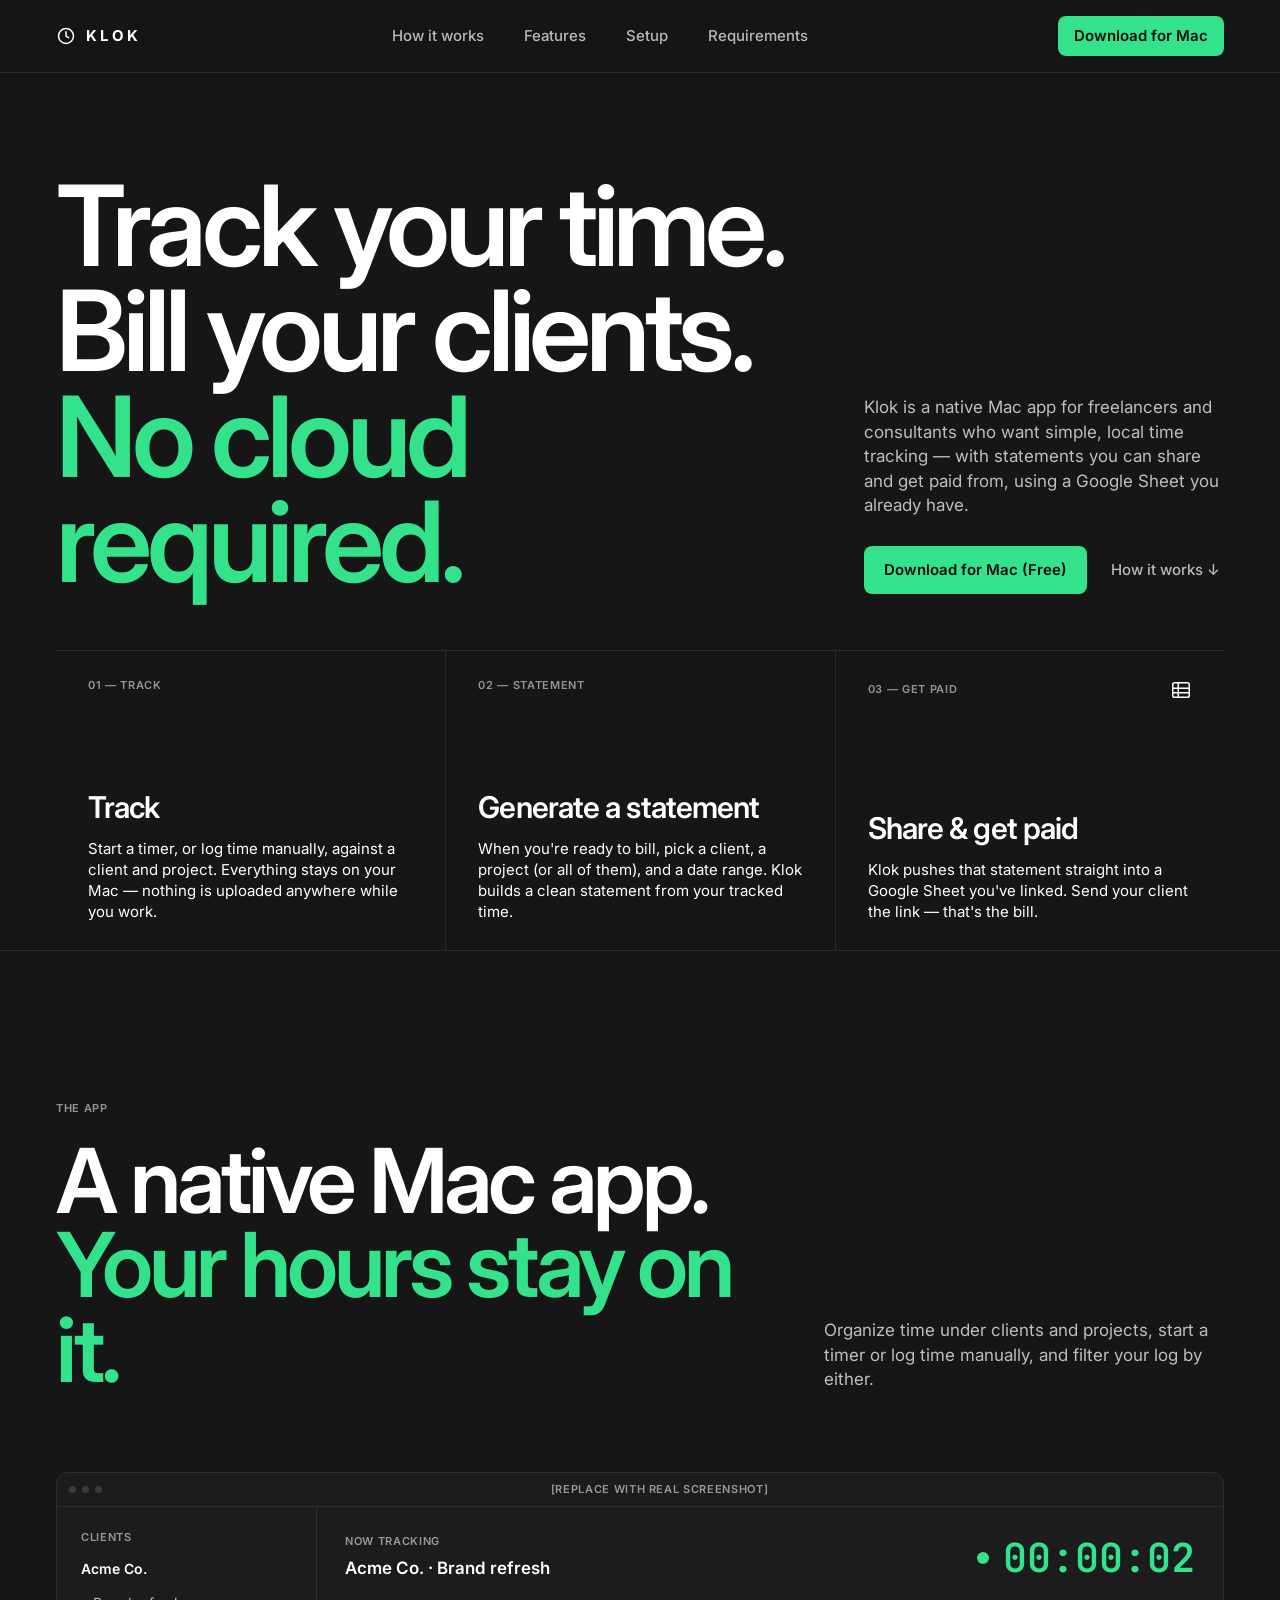
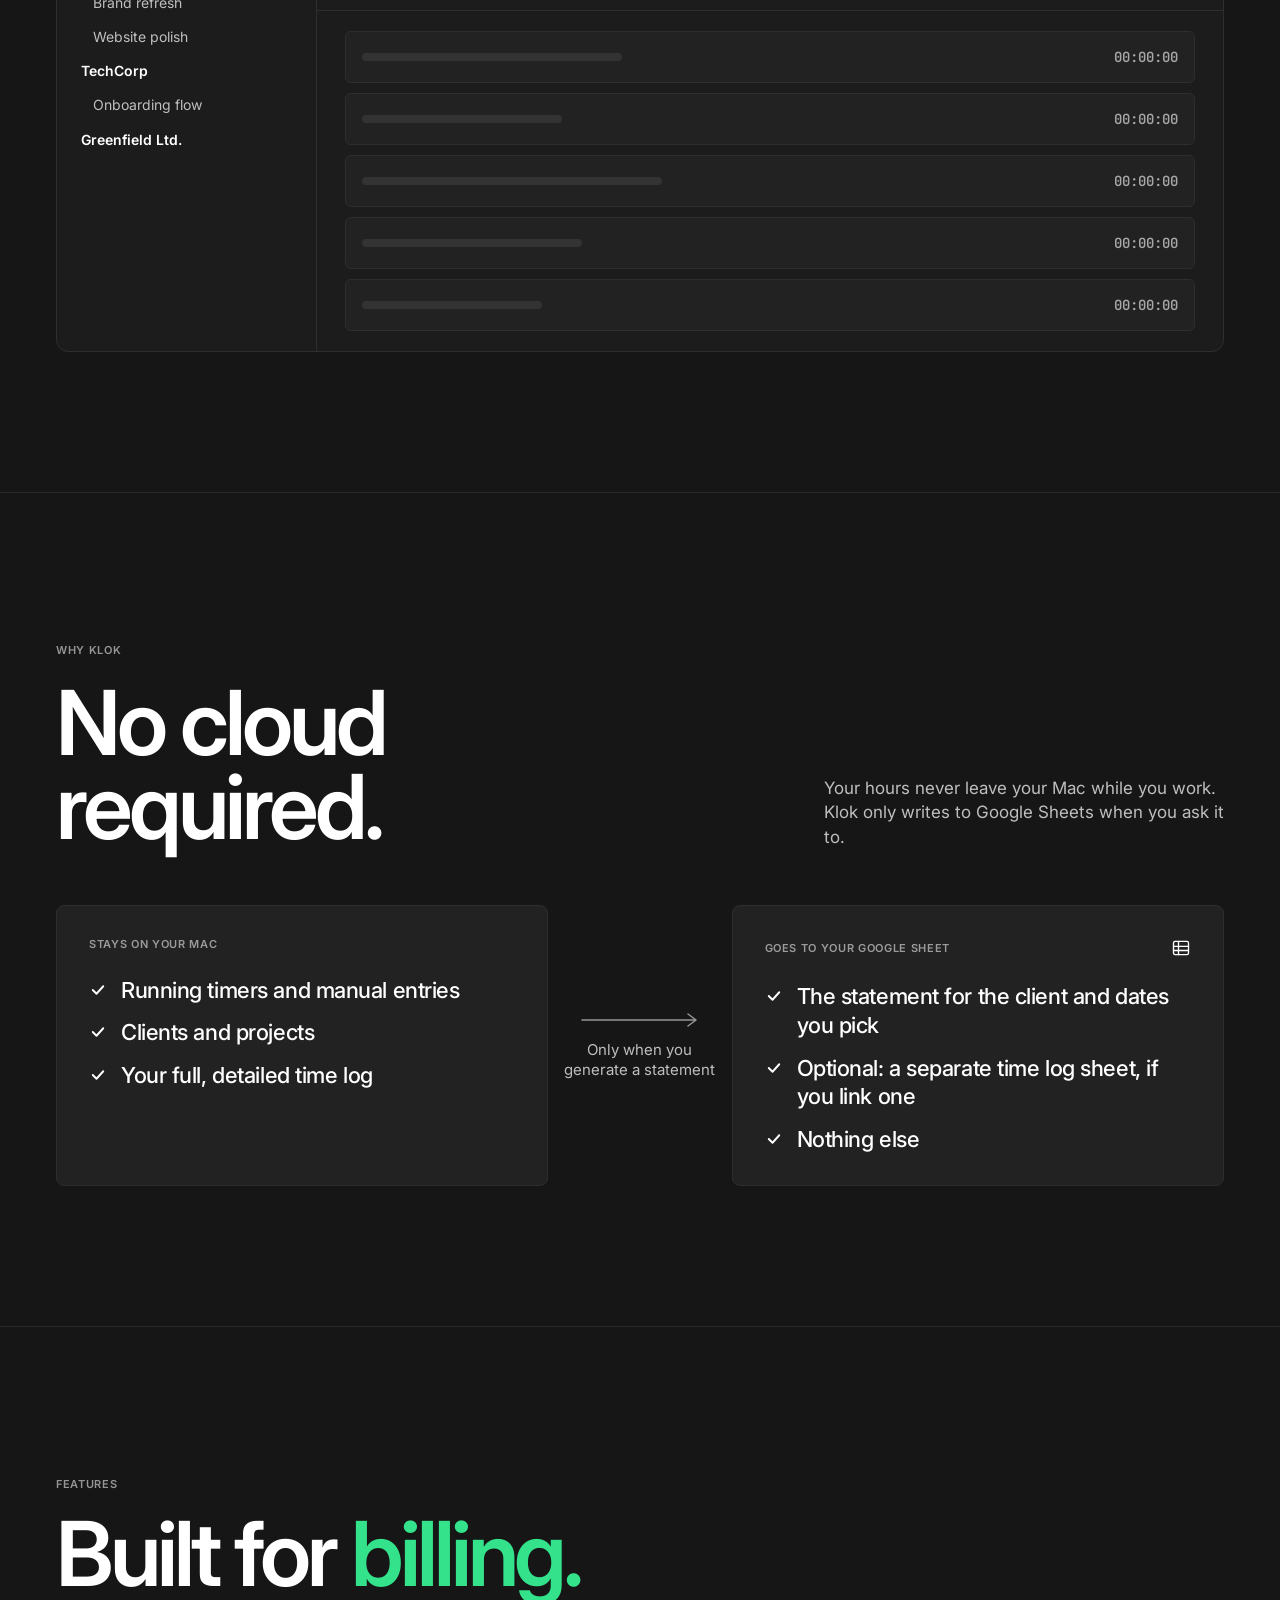
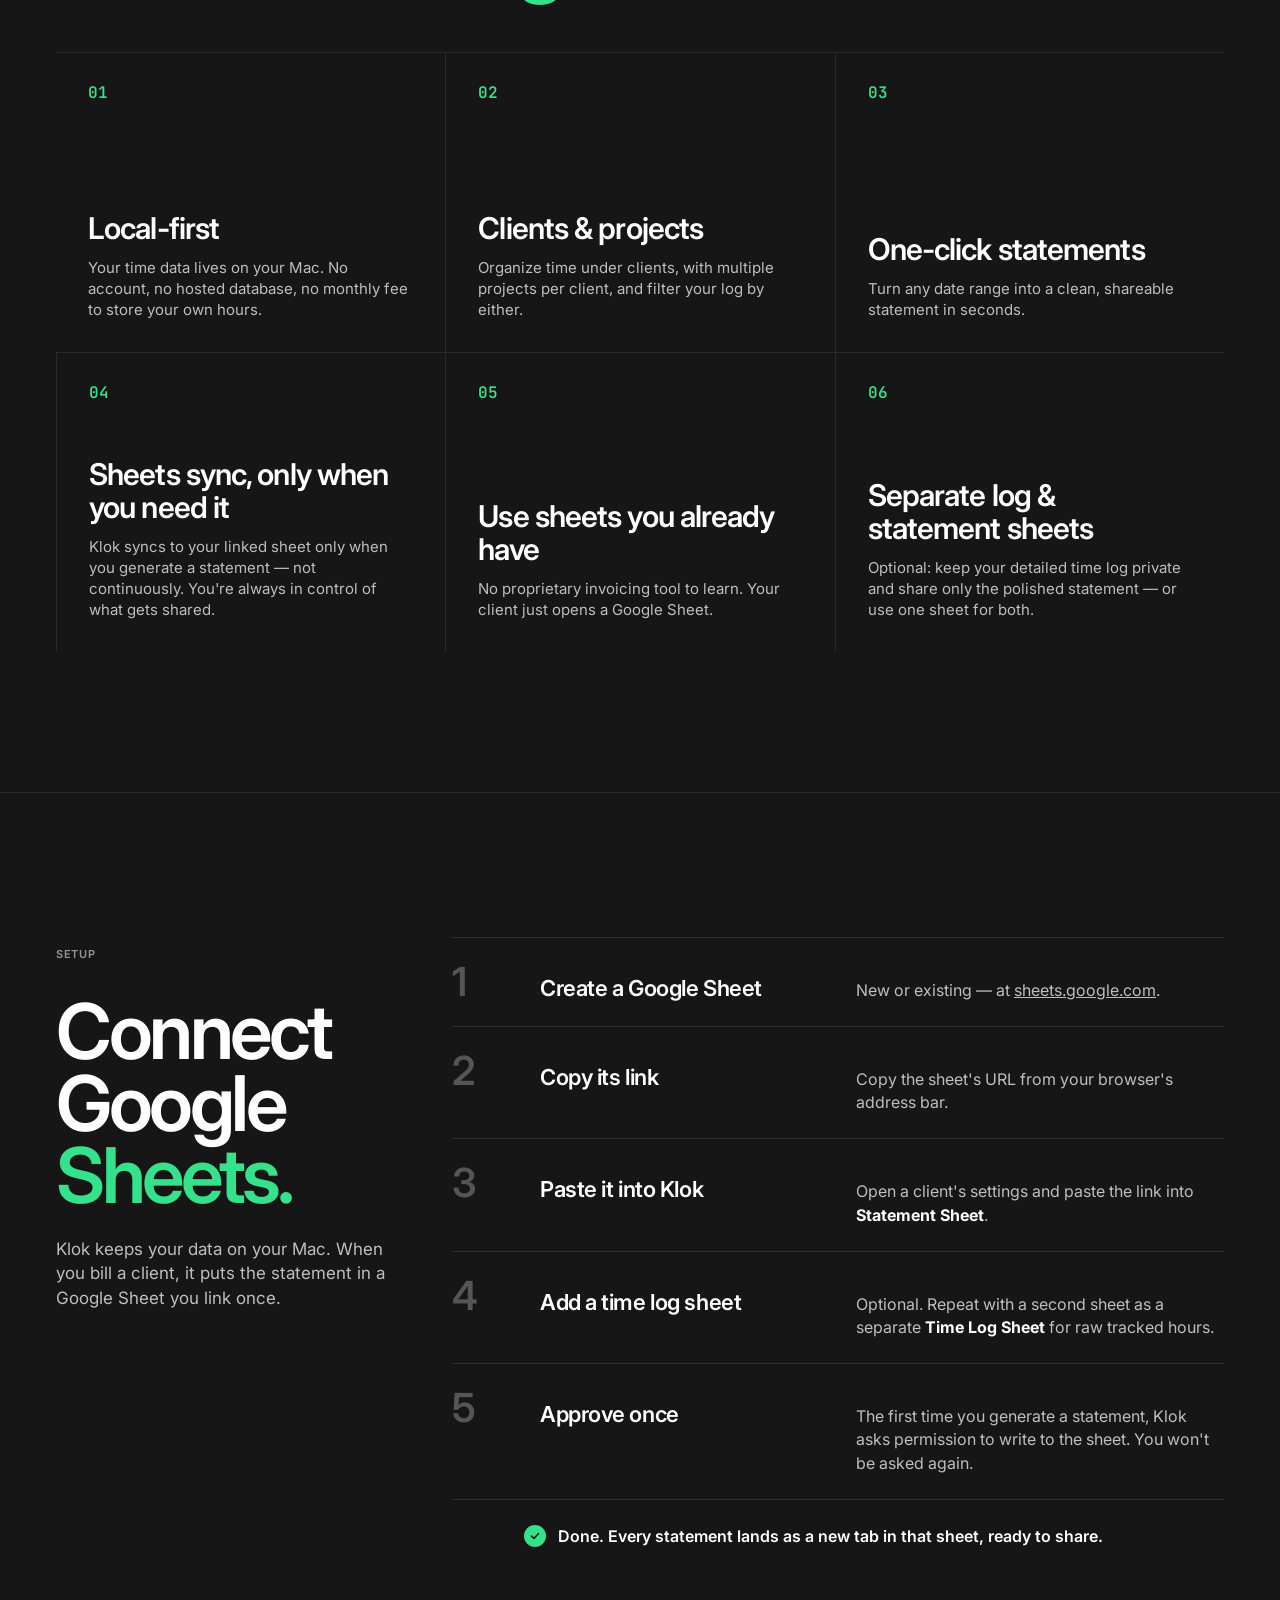
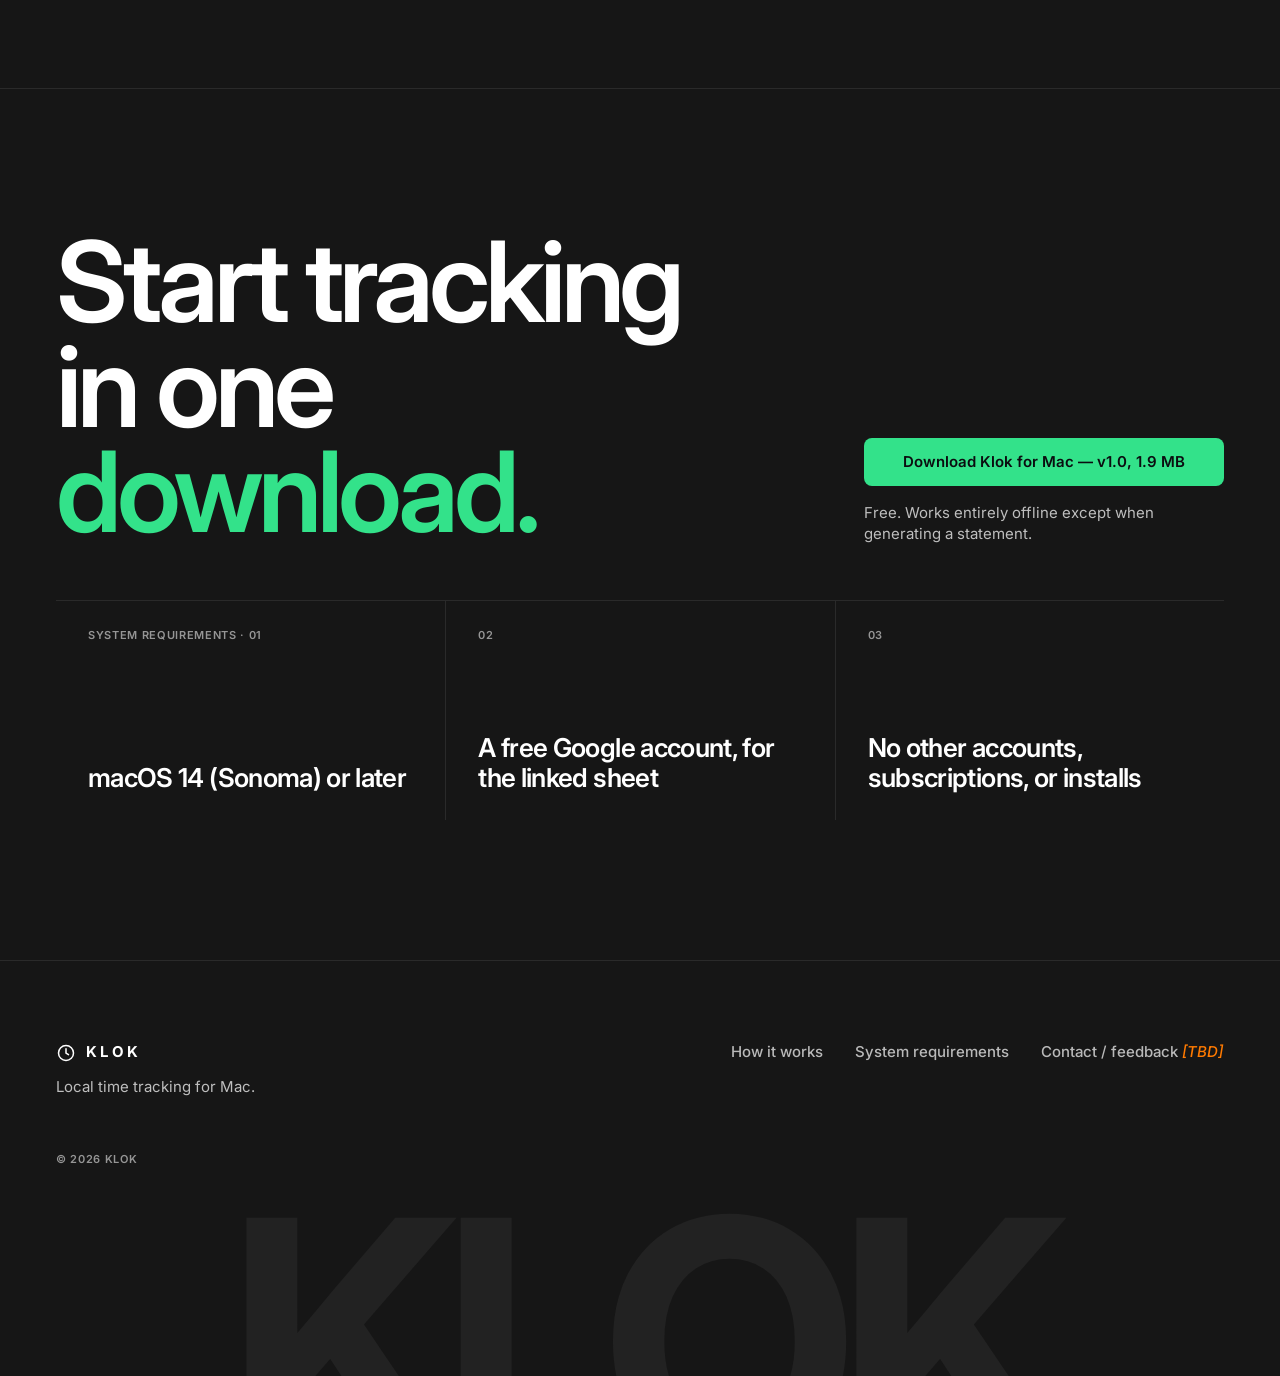
==== index.html @ be67c53f "Initial commit: Klok marketing site Static landing page (dark theme, Option C design) with hero, how" ====
<!--
  Klok — Marketing landing page (Option C — dark + colour blocks)

  Rebuilt to match the design reference "Option C — dark + colour blocks"
  (a fixed 1440px design-tool mockup, /private/tmp/.../scratchpad/option-c/
  Option-C.dc.html at the time this was built) faithfully in real,
  responsive, semantic HTML — per that mockup's own README: replicate its
  exact values (color, type, spacing, radius) in production components, not
  copy its markup wholesale. This fully replaces the earlier light-theme
  "Option B" implementation. Copy is Option C's own, carried over verbatim
  except for bracketed placeholders (see PLACEHOLDER comments below) and the
  illustrative demo client/project names in the app screenshot mock.

  Placeholders are marked inline with "PLACEHOLDER:" comments and rendered
  with the site's existing `.placeholder-text` convention (orange italic
  "[TBD]") wherever the mockup left a value genuinely undecided.
-->
<!DOCTYPE html>
<html lang="en">
<head>
  <meta charset="UTF-8" />
  <meta name="viewport" content="width=device-width, initial-scale=1.0" />
  <title>Klok — Track your time. Bill your clients. No cloud required.</title>
  <meta name="description" content="Klok is a native Mac app for freelancers and consultants who want simple, local time tracking — with statements you can share and get paid from, using a Google Sheet you already have." />

  <link rel="icon" type="image/svg+xml" href="assets/klok-icon.svg" />

  <link rel="preconnect" href="https://fonts.googleapis.com" />
  <link rel="preconnect" href="https://fonts.gstatic.com" crossorigin />
  <link href="https://fonts.googleapis.com/css2?family=Inter:wght@400;500;600;700&family=JetBrains+Mono:wght@600&display=swap" rel="stylesheet" />

  <link rel="stylesheet" href="styles.css" />
</head>
<body>

  <a class="visually-hidden" href="#main">Skip to content</a>

  <!-- ============ Nav ============ -->
  <nav class="nav" id="site-nav" aria-label="Main">
    <div class="container nav-inner">
      <a href="#" class="nav-logo" aria-label="Klok home">
        <svg width="20" height="20" viewBox="0 0 24 24" fill="none" stroke="currentColor" stroke-width="1.8" stroke-linecap="round" aria-hidden="true"><circle cx="12" cy="12" r="9"></circle><path d="M12 7v5l3 2"></path></svg>
        <span>KLOK</span>
      </a>
      <div class="nav-links">
        <a href="#how" class="btn-ghost">How it works</a>
        <a href="#features" class="btn-ghost">Features</a>
        <a href="#setup" class="btn-ghost">Setup</a>
        <a href="#requirements" class="btn-ghost">Requirements</a>
      </div>
      <a href="downloads/Klok.dmg" download class="btn-primary btn-primary--sm">Download for Mac</a>
    </div>
  </nav>

  <main id="main">

    <!-- ============ Hero + How it works: one viewport-filling group —
         grouped together in the source design (one design-tool group),
         so they scale together to fill the screen rather than each
         being forced to its own full viewport height. ============ -->
    <div class="intro-group">
      <header class="hero">
        <div class="container hero-inner">
          <h1 class="h hero-heading">Track your time.<br />Bill your clients.<br /><span class="accent">No cloud required.</span></h1>
          <div class="hero-aside">
            <p class="lede">Klok is a native Mac app for freelancers and consultants who want simple, local time tracking — with statements you can share and get paid from, using a Google Sheet you already have.</p>
            <div class="hero-actions">
              <a class="btn-primary" href="downloads/Klok.dmg" download>Download for Mac (Free)</a>
              <a class="btn-ghost" href="#how">How it works &darr;</a>
            </div>
          </div>
        </div>
      </header>

      <!-- ============ How it works: 3-colour block band ============ -->
      <section class="colorblock-grid" id="how" aria-label="How it works">
      <div class="colorblock reveal">
        <div class="colorblock-top">
          <span class="mono">01 &mdash; Track</span>
        </div>
        <div>
          <p class="colorblock-title">Track</p>
          <p class="colorblock-copy">Start a timer, or log time manually, against a client and project. Everything stays on your Mac — nothing is uploaded anywhere while you work.</p>
        </div>
      </div>
      <div class="colorblock reveal" style="--reveal-delay: 0.08s;">
        <div class="colorblock-top">
          <span class="mono">02 &mdash; Statement</span>
        </div>
        <div>
          <p class="colorblock-title">Generate a statement</p>
          <p class="colorblock-copy">When you're ready to bill, pick a client, a project (or all of them), and a date range. Klok builds a clean statement from your tracked time.</p>
        </div>
      </div>
      <div class="colorblock reveal" style="--reveal-delay: 0.16s;">
        <div class="colorblock-top">
          <span class="mono">03 &mdash; Get paid</span>
          <svg width="22" height="22" viewBox="0 0 24 24" fill="none" stroke="currentColor" stroke-width="1.6" stroke-linecap="round" stroke-linejoin="round" aria-hidden="true"><rect x="3" y="4" width="18" height="16" rx="2"></rect><path d="M3 10h18M3 15h18M9 4v16"></path></svg>
        </div>
        <div>
          <p class="colorblock-title">Share &amp; get paid</p>
          <p class="colorblock-copy">Klok pushes that statement straight into a Google Sheet you've linked. Send your client the link — that's the bill.</p>
        </div>
      </div>
      </section>
    </div>

    <!-- ============ The app: native screenshot mock ============ -->
    <section class="section section--divider" aria-label="The app">
      <div class="container split-head">
        <div class="split-head-main">
          <p class="mono reveal">The app</p>
          <h2 class="h reveal" style="--reveal-delay: 0.08s;">A native Mac app.<br /><span class="accent">Your hours stay on it.</span></h2>
        </div>
        <p class="lede split-head-aside reveal" style="--reveal-delay: 0.16s;">Organize time under clients and projects, start a timer or log time manually, and filter your log by either.</p>
      </div>

      <div class="container">
        <!--
          PLACEHOLDER: mockup's own bar label — no real product screenshot
          exists yet. The surrounding chrome (sidebar, tracked-timer, log
          rows) is illustrative app UI, not a factual claim, so it's built
          out in full; only the literal screenshot swap is left flagged.
        -->
        <div class="win appscreen reveal" style="--reveal-delay: 0.24s;">
          <div class="bar">
            <span class="dot"></span><span class="dot"></span><span class="dot"></span>
            <span class="mono appscreen-bar-label">[Replace with real screenshot]</span>
          </div>
          <div class="appscreen-body">
            <aside class="appscreen-sidebar">
              <span class="mono">Clients</span>
              <span class="appscreen-client">Acme Co.</span>
              <span class="small appscreen-project">Brand refresh</span>
              <span class="small appscreen-project">Website polish</span>
              <span class="appscreen-client">TechCorp</span>
              <span class="small appscreen-project">Onboarding flow</span>
              <span class="appscreen-client">Greenfield Ltd.</span>
            </aside>
            <div class="appscreen-main">
              <div class="appscreen-now">
                <span class="appscreen-now-label">
                  <span class="mono">Now tracking</span>
                  <span class="appscreen-now-title">Acme Co. &middot; Brand refresh</span>
                </span>
                <span class="appscreen-now-right" role="timer" aria-label="Example running timer">
                  <span class="status-dot" aria-hidden="true"></span>
                  <span class="clock accent" id="app-track-clock">00:00:00</span>
                </span>
              </div>
              <div class="appscreen-rows" aria-hidden="true">
                <div class="appscreen-row"><span class="sk" style="width: 260px;"></span><span class="clock">00:00:00</span></div>
                <div class="appscreen-row"><span class="sk" style="width: 200px;"></span><span class="clock">00:00:00</span></div>
                <div class="appscreen-row"><span class="sk" style="width: 300px;"></span><span class="clock">00:00:00</span></div>
                <div class="appscreen-row"><span class="sk" style="width: 220px;"></span><span class="clock">00:00:00</span></div>
                <div class="appscreen-row"><span class="sk" style="width: 180px;"></span><span class="clock">00:00:00</span></div>
              </div>
            </div>
          </div>
        </div>
      </div>
    </section>

    <!-- ============ Why Klok: no cloud required ============ -->
    <section class="section section--divider" id="why-klok" aria-label="Why Klok">
      <div class="container split-head">
        <div class="split-head-main">
          <p class="mono reveal">Why Klok</p>
          <h2 class="h reveal" style="--reveal-delay: 0.08s;">No cloud<br />required.</h2>
        </div>
        <p class="lede split-head-aside reveal" style="--reveal-delay: 0.16s;">Your hours never leave your Mac while you work. Klok only writes to Google Sheets when you ask it to.</p>
      </div>

      <div class="container cloud-grid reveal" style="--reveal-delay: 0.24s;">
        <div class="cloud-card">
          <div class="cloud-card-top">
            <span class="mono">Stays on your Mac</span>
          </div>
          <ul class="cloud-list">
            <li><svg width="18" height="18" viewBox="0 0 24 24" fill="none" stroke="currentColor" stroke-width="2.5" stroke-linecap="round" stroke-linejoin="round" aria-hidden="true"><path d="M5 12l5 5 9-10"></path></svg><span>Running timers and manual entries</span></li>
            <li><svg width="18" height="18" viewBox="0 0 24 24" fill="none" stroke="currentColor" stroke-width="2.5" stroke-linecap="round" stroke-linejoin="round" aria-hidden="true"><path d="M5 12l5 5 9-10"></path></svg><span>Clients and projects</span></li>
            <li><svg width="18" height="18" viewBox="0 0 24 24" fill="none" stroke="currentColor" stroke-width="2.5" stroke-linecap="round" stroke-linejoin="round" aria-hidden="true"><path d="M5 12l5 5 9-10"></path></svg><span>Your full, detailed time log</span></li>
          </ul>
        </div>

        <div class="cloud-arrow" aria-hidden="true">
          <span class="cloud-arrow-icon">
            <svg width="120" height="16" viewBox="0 0 120 16" fill="none" stroke="currentColor" stroke-width="1.5" stroke-linecap="round" stroke-linejoin="round"><path d="M2 8h114M108 2l8 6-8 6"></path></svg>
          </span>
          <span class="small cloud-arrow-caption">Only when you<br />generate a statement</span>
        </div>

        <div class="cloud-card">
          <div class="cloud-card-top">
            <span class="mono">Goes to your Google Sheet</span>
            <svg width="20" height="20" viewBox="0 0 24 24" fill="none" stroke="currentColor" stroke-width="1.6" stroke-linecap="round" stroke-linejoin="round" aria-hidden="true"><rect x="3" y="4" width="18" height="16" rx="2"></rect><path d="M3 10h18M3 15h18M9 4v16"></path></svg>
          </div>
          <ul class="cloud-list">
            <li><svg width="18" height="18" viewBox="0 0 24 24" fill="none" stroke="currentColor" stroke-width="2.5" stroke-linecap="round" stroke-linejoin="round" aria-hidden="true"><path d="M5 12l5 5 9-10"></path></svg><span>The statement for the client and dates you pick</span></li>
            <li><svg width="18" height="18" viewBox="0 0 24 24" fill="none" stroke="currentColor" stroke-width="2.5" stroke-linecap="round" stroke-linejoin="round" aria-hidden="true"><path d="M5 12l5 5 9-10"></path></svg><span>Optional: a separate time log sheet, if you link one</span></li>
            <li><svg width="18" height="18" viewBox="0 0 24 24" fill="none" stroke="currentColor" stroke-width="2.5" stroke-linecap="round" stroke-linejoin="round" aria-hidden="true"><path d="M5 12l5 5 9-10"></path></svg><span>Nothing else</span></li>
          </ul>
        </div>
      </div>
    </section>

    <!-- ============ Features: bordered grid ============ -->
    <section class="section section--divider" id="features" aria-labelledby="features-heading">
      <div class="container">
        <p class="mono reveal">Features</p>
        <h2 class="h features-heading reveal" id="features-heading" style="--reveal-delay: 0.08s;">Built for <span class="accent">billing.</span></h2>
      </div>

      <div class="container features-grid">
        <div class="feature-cell reveal">
          <span class="clock accent">01</span>
          <div>
            <h3 class="feature-title">Local-first</h3>
            <p class="small">Your time data lives on your Mac. No account, no hosted database, no monthly fee to store your own hours.</p>
          </div>
        </div>
        <div class="feature-cell reveal" style="--reveal-delay: 0.04s;">
          <span class="clock accent">02</span>
          <div>
            <h3 class="feature-title">Clients &amp; projects</h3>
            <p class="small">Organize time under clients, with multiple projects per client, and filter your log by either.</p>
          </div>
        </div>
        <div class="feature-cell reveal" style="--reveal-delay: 0.08s;">
          <span class="clock accent">03</span>
          <div>
            <h3 class="feature-title">One-click statements</h3>
            <p class="small">Turn any date range into a clean, shareable statement in seconds.</p>
          </div>
        </div>
        <div class="feature-cell reveal" style="--reveal-delay: 0.12s;">
          <span class="clock accent">04</span>
          <div>
            <h3 class="feature-title">Sheets sync, only when you need it</h3>
            <p class="small">Klok syncs to your linked sheet only when you generate a statement — not continuously. You're always in control of what gets shared.</p>
          </div>
        </div>
        <div class="feature-cell reveal" style="--reveal-delay: 0.16s;">
          <span class="clock accent">05</span>
          <div>
            <h3 class="feature-title">Use sheets you already have</h3>
            <p class="small">No proprietary invoicing tool to learn. Your client just opens a Google Sheet.</p>
          </div>
        </div>
        <div class="feature-cell reveal" style="--reveal-delay: 0.2s;">
          <span class="clock accent">06</span>
          <div>
            <h3 class="feature-title">Separate log &amp; statement sheets</h3>
            <p class="small">Optional: keep your detailed time log private and share only the polished statement — or use one sheet for both.</p>
          </div>
        </div>
      </div>
    </section>

    <!-- ============ Setup: connect Google Sheets ============ -->
    <section class="section section--divider" id="setup" aria-label="Setup">
      <div class="container setup-layout">
        <div class="setup-intro">
          <p class="mono reveal">Setup</p>
          <h2 class="h reveal" style="--reveal-delay: 0.08s;">Connect<br />Google<br /><span class="accent">Sheets.</span></h2>
          <p class="lede setup-intro-copy reveal" style="--reveal-delay: 0.16s;">Klok keeps your data on your Mac. When you bill a client, it puts the statement in a Google Sheet you link once.</p>
        </div>
        <div class="setup-list-wrap">
          <ol class="setup-list">
            <li class="setup-row reveal" style="--reveal-delay: 0.1s;">
              <span class="setup-num" aria-hidden="true">1</span>
              <span class="setup-title">Create a Google Sheet</span>
              <span class="setup-desc">New or existing — at <a href="https://sheets.google.com" target="_blank" rel="noopener noreferrer">sheets.google.com</a>.</span>
            </li>
            <li class="setup-row reveal" style="--reveal-delay: 0.16s;">
              <span class="setup-num" aria-hidden="true">2</span>
              <span class="setup-title">Copy its link</span>
              <span class="setup-desc">Copy the sheet's URL from your browser's address bar.</span>
            </li>
            <li class="setup-row reveal" style="--reveal-delay: 0.22s;">
              <span class="setup-num" aria-hidden="true">3</span>
              <span class="setup-title">Paste it into Klok</span>
              <span class="setup-desc">Open a client's settings and paste the link into <strong>Statement Sheet</strong>.</span>
            </li>
            <li class="setup-row reveal" style="--reveal-delay: 0.28s;">
              <span class="setup-num" aria-hidden="true">4</span>
              <span class="setup-title">Add a time log sheet</span>
              <span class="setup-desc">Optional. Repeat with a second sheet as a separate <strong>Time Log Sheet</strong> for raw tracked hours.</span>
            </li>
            <li class="setup-row reveal" style="--reveal-delay: 0.34s;">
              <span class="setup-num" aria-hidden="true">5</span>
              <span class="setup-title">Approve once</span>
              <span class="setup-desc">The first time you generate a statement, Klok asks permission to write to the sheet. You won't be asked again.</span>
            </li>
          </ol>
          <p class="setup-done reveal" style="--reveal-delay: 0.42s;">
            <span class="setup-check" aria-hidden="true">
              <svg width="12" height="12" viewBox="0 0 24 24" fill="none" stroke="#0B0D10" stroke-width="3" stroke-linecap="round" stroke-linejoin="round"><path d="M5 12l5 5 9-10"></path></svg>
            </span>
            Done. Every statement lands as a new tab in that sheet, ready to share.
          </p>
        </div>
      </div>
    </section>

    <!-- ============ Download + requirements ============ -->
    <section class="section section--divider" id="download" aria-labelledby="download-heading">
      <div class="container download-head">
        <h2 class="h download-heading" id="download-heading">Start tracking<br />in one <span class="accent">download.</span></h2>
        <div class="download-cta">
          <a class="btn-primary" href="downloads/Klok.dmg" download>Download Klok for Mac &mdash; v1.0, 1.9 MB</a>
          <p class="small download-caption">Free. Works entirely offline except when generating a statement.</p>
        </div>
      </div>

      <div class="colorblock-grid requirements-grid" id="requirements" aria-label="System requirements">
        <div class="colorblock colorblock--req reveal">
          <span class="mono">System requirements &middot; 01</span>
          <p class="colorblock-reqtext">macOS 14 (Sonoma) or later</p>
        </div>
        <div class="colorblock colorblock--req reveal" style="--reveal-delay: 0.08s;">
          <span class="mono">02</span>
          <p class="colorblock-reqtext">A free Google account, for the linked sheet</p>
        </div>
        <div class="colorblock colorblock--req reveal" style="--reveal-delay: 0.16s;">
          <span class="mono">03</span>
          <p class="colorblock-reqtext">No other accounts, subscriptions, or installs</p>
        </div>
      </div>
    </section>

  </main>

  <!-- ============ Footer ============ -->
  <footer class="footer">
    <div class="container footer-top">
      <div class="footer-brand">
        <span class="footer-logo">
          <svg width="20" height="20" viewBox="0 0 24 24" fill="none" stroke="currentColor" stroke-width="1.8" stroke-linecap="round" aria-hidden="true"><circle cx="12" cy="12" r="9"></circle><path d="M12 7v5l3 2"></path></svg>
          <span class="footer-logo-text">KLOK</span>
        </span>
        <span class="small footer-tagline">Local time tracking for Mac.</span>
      </div>
      <nav class="footer-links" aria-label="Footer">
        <a href="#how" class="btn-ghost">How it works</a>
        <a href="#requirements" class="btn-ghost">System requirements</a>
        <!-- PLACEHOLDER: no support/contact channel decided yet -->
        <a href="#" class="btn-ghost" aria-disabled="true" title="TBD — support channel not yet decided">Contact / feedback <span class="placeholder-text">[TBD]</span></a>
      </nav>
    </div>

    <div class="container">
      <p class="mono footer-copyright">&copy; 2026 Klok</p>
    </div>

    <div class="footer-watermark" aria-hidden="true"><span>KLOK</span></div>
  </footer>

  <script src="script.js"></script>
</body>
</html>
---- styles.css ----
/*
  Klok — Marketing site styles (Option C — dark + colour blocks)

  Rebuilt to match "Option C — dark + colour blocks" (a design-tool mockup
  at a fixed 1440px canvas) faithfully in a real, responsive, accessible
  stylesheet — per that mockup's own README: replicate the values (color,
  type, spacing, radius), not the markup. This fully supersedes the earlier
  light-theme "Option B" stylesheet. Class names below intentionally echo
  the mockup's own (.win, .bar, .dot, .sk, .mono, .clock, .h, .lbl→.small,
  .mut→.lede) so the mapping stays traceable.
*/

:root {
  /* Colors — full dark theme; page background is #161616 throughout, not
     just isolated sections. */
  --color-background: #161616;
  --color-surface: #1c1c1c;
  --color-surface-raised: #222222;
  --color-border: #2a2a2a;
  --color-border-strong: #2e2e2e;
  --color-skeleton: #333333;
  --color-dot-muted: #3a3a3a;

  --color-text-primary: #ffffff;
  --color-text-secondary: rgba(255, 255, 255, 0.72);
  --color-text-tertiary: rgba(255, 255, 255, 0.55);
  --color-text-quiet: #555555;
  --color-watermark: #222222;

  --color-orange: #ff7a00;
  --color-mint: #33e28a;

  /* Typography */
  --font-display: 'Inter', system-ui, -apple-system, "Segoe UI", Roboto, sans-serif;
  --font-mono: 'JetBrains Mono', 'SF Mono', ui-monospace, monospace;

  --tracking-heading: -0.045em;

  /* Spacing */
  --spacing-4: 4px;
  --spacing-8: 8px;
  --spacing-12: 12px;
  --spacing-16: 16px;
  --spacing-20: 20px;
  --spacing-24: 24px;
  --spacing-28: 28px;
  --spacing-32: 32px;
  --spacing-40: 40px;
  --spacing-56: 56px;
  --spacing-80: 80px;
  --spacing-100: 100px;

  /* Layout */
  --container-max: 1320px;
  --container-gutter: 24px;
  --section-gap: 140px;
  --section-gap-mobile: 88px;

  /* Radius */
  --radius-button: 8px;
  --radius-window: 12px;
  --radius-card: 8px;
  --radius-full: 999px;

  --ease-out: cubic-bezier(0.16, 1, 0.3, 1);
  --reveal-distance: 20px;
  --reveal-duration: 0.7s;
}

/* ---------- Reset ---------- */

*,
*::before,
*::after {
  box-sizing: border-box;
}

html {
  color-scheme: dark;
  -webkit-text-size-adjust: 100%;
  scroll-behavior: smooth;
  scroll-padding-top: 88px;
}

body {
  margin: 0;
  background: var(--color-background);
  color: var(--color-text-primary);
  font-family: var(--font-display);
  font-size: 16px;
  font-weight: 400;
  line-height: 1.5;
  -webkit-font-smoothing: antialiased;
}

img,
svg {
  max-width: 100%;
  display: block;
}

a {
  color: inherit;
  text-decoration: none;
}

ul,
ol {
  margin: 0;
  padding: 0;
}

button {
  font-family: inherit;
}

a:focus-visible,
button:focus-visible,
.btn-primary:focus-visible,
.btn-ghost:focus-visible {
  outline: 2px solid var(--color-mint);
  outline-offset: 2px;
  border-radius: var(--radius-button);
}

/* ---------- Shared type primitives (named to match the reference mockup) ---------- */

.h {
  margin: 0;
  font-weight: 600;
  letter-spacing: var(--tracking-heading);
  line-height: 0.94;
  color: var(--color-text-primary);
}

.mono {
  font-family: var(--font-display);
  font-size: 11px;
  font-weight: 600;
  line-height: 1.2;
  letter-spacing: 0.06em;
  text-transform: uppercase;
  color: var(--color-text-tertiary);
}

.clock {
  font-family: var(--font-mono);
  font-weight: 600;
  line-height: 1;
  font-variant-numeric: tabular-nums;
  letter-spacing: 0;
  color: var(--color-text-primary);
}

/* The mockup's larger intro paragraphs ("mut" at 17px/1.45). */
.lede {
  margin: 0;
  font-size: 17px;
  line-height: 1.45;
  font-weight: 400;
  color: var(--color-text-secondary);
}

/* The mockup's smaller copy ("mut" at 14–15px). */
.small {
  font-size: 15px;
  line-height: 1.4;
  color: var(--color-text-secondary);
  margin: 0;
}

/* Mint accent — used for highlighted words in headlines, numbered feature
   labels, and the live-clock/CTA accents. */
.accent {
  color: var(--color-mint);
}

/* ---------- Window / dot / skeleton primitives ---------- */

.win {
  background: var(--color-surface);
  border: 1px solid var(--color-border-strong);
  border-radius: var(--radius-window);
  overflow: hidden;
}

.bar {
  height: 34px;
  border-bottom: 1px solid var(--color-border-strong);
  display: flex;
  align-items: center;
  gap: 6px;
  padding: 0 12px;
  box-sizing: border-box;
}

.dot {
  width: 7px;
  height: 7px;
  border-radius: 50%;
  background: var(--color-dot-muted);
  flex: none;
}

.sk {
  height: 8px;
  border-radius: 4px;
  background: var(--color-skeleton);
  display: inline-block;
}

/* ---------- Buttons ---------- */

.btn-primary {
  display: inline-flex;
  align-items: center;
  justify-content: center;
  gap: var(--spacing-8);
  height: 48px;
  padding: 0 20px;
  border-radius: var(--radius-button);
  background: var(--color-mint);
  color: #0b0d10;
  font-size: 15px;
  font-weight: 600;
  border: 0;
  white-space: nowrap;
  cursor: pointer;
  transition: filter 0.15s ease, transform 0.15s ease-out;
}

.btn-primary:hover {
  color: #0b0d10;
  filter: brightness(1.06);
}

.btn-primary--sm {
  height: 40px;
  padding: 0 16px;
}

.btn-ghost {
  font-size: 15px;
  font-weight: 500;
  color: rgba(255, 255, 255, 0.7);
  transition: color 0.15s ease;
}

.btn-ghost:hover {
  color: var(--color-mint);
}

/* ---------- Motion / reveal ---------- */

.reveal {
  opacity: 0;
  transform: translateY(var(--reveal-distance));
  transition: opacity var(--reveal-duration) var(--ease-out),
    transform var(--reveal-duration) var(--ease-out);
  transition-delay: var(--reveal-delay, 0s);
}

.reveal.is-visible {
  opacity: 1;
  transform: translateY(0);
}

@media (prefers-reduced-motion: reduce) {
  .reveal {
    opacity: 1 !important;
    transform: none !important;
    transition: none !important;
  }
}

/* ---------- Layout helpers ---------- */

.container {
  max-width: var(--container-max);
  margin-inline: auto;
  padding-inline: var(--container-gutter);
}

@media (min-width: 900px) {
  .container {
    padding-inline: var(--spacing-56);
  }
}

.section {
  padding-block: var(--spacing-80);
  box-sizing: border-box;
}

@media (min-width: 900px) {
  .section {
    padding-block: var(--section-gap);
  }
}

.section--divider {
  border-top: 1px solid var(--color-border);
}

.visually-hidden {
  position: absolute;
  width: 1px;
  height: 1px;
  padding: 0;
  margin: -1px;
  overflow: hidden;
  clip: rect(0, 0, 0, 0);
  white-space: nowrap;
  border: 0;
}

/* Shared "heading left, intro paragraph right" header row used by "The
   app" and "Why Klok". */
.split-head {
  display: flex;
  flex-direction: column;
  gap: var(--spacing-24);
}

@media (min-width: 900px) {
  .split-head {
    flex-direction: row;
    justify-content: space-between;
    align-items: flex-end;
    gap: var(--spacing-40);
  }
}

.split-head-main .mono {
  margin-bottom: var(--spacing-24);
}

.split-head-main .h {
  font-size: clamp(36px, 7vw, 92px);
}

.split-head-aside {
  max-width: 400px;
  margin: 0;
}

/* ---------- Nav ---------- */

.nav {
  position: sticky;
  top: 0;
  z-index: 100;
  width: 100%;
  background: rgba(22, 22, 22, 0.7);
  backdrop-filter: blur(14px);
  -webkit-backdrop-filter: blur(14px);
  border-bottom: 1px solid var(--color-border);
  transition: background-color 0.2s ease, border-color 0.2s ease, box-shadow 0.2s ease;
}

.nav.is-scrolled {
  background: rgba(22, 22, 22, 0.92);
  border-bottom-color: var(--color-border-strong);
  box-shadow: 0 10px 30px rgba(0, 0, 0, 0.35);
}

.nav-inner {
  height: 72px;
  display: flex;
  align-items: center;
  justify-content: space-between;
  gap: var(--spacing-24);
}

.nav-logo {
  display: flex;
  align-items: center;
  gap: 10px;
  color: #ffffff;
  font-size: 15px;
  font-weight: 700;
  letter-spacing: 0.22em;
  flex: none;
}

.nav-links {
  display: flex;
  align-items: center;
  gap: var(--spacing-40);
}

@media (max-width: 899px) {
  .nav-links {
    display: none;
  }
}

/* ---------- Hero + how-it-works: one viewport-filling group ----------
   Grouped in the source design as one unit — together they fill the
   screen (100vh minus the sticky nav's own 72px). The colour-block band
   is pinned to ~30% of that height (never below its own content's
   floor); the hero is the remaining ~70% and centers its copy within
   that space, so any leftover room reads as generous padding around
   the hero text rather than as a gap before unrelated content. */

.intro-group {
  display: flex;
  flex-direction: column;
  min-height: calc(100vh - 72px);
  min-height: calc(100svh - 72px);
  box-sizing: border-box;
}

.intro-group .hero {
  flex: 1;
  display: flex;
  flex-direction: column;
  justify-content: center;
}

.intro-group #how {
  flex: none;
  min-height: 30vh;
  min-height: 30svh;
}

.hero {
  padding-block: var(--spacing-56) var(--spacing-56);
}

@media (min-width: 900px) {
  .hero {
    padding-block: var(--spacing-100) var(--spacing-56);
  }
}

.hero-inner {
  display: flex;
  flex-direction: column;
  gap: var(--spacing-40);
}

@media (min-width: 900px) {
  .hero-inner {
    flex-direction: row;
    justify-content: space-between;
    align-items: flex-end;
    gap: var(--spacing-32);
  }
}

.hero-heading {
  font-size: clamp(40px, 9vw, 112px);
}

.hero-aside {
  display: flex;
  flex-direction: column;
  gap: var(--spacing-28);
  max-width: 360px;
}

.hero-actions {
  display: flex;
  flex-wrap: wrap;
  align-items: center;
  gap: var(--spacing-24);
}

/* ---------- How it works / Requirements: neutral bordered bands ----------
   Capped to the same width as .container — the blocks sit flush against
   each other (divided by a border, not a gutter) and the band aligns to
   the site's content grid edges rather than bleeding to the browser
   window edges. Neutral (no background fill, bordered) rather than the
   earlier flat-colour-per-block treatment — mirrors the Features grid's
   bordered-cell look for consistency. */

.colorblock-grid {
  max-width: var(--container-max);
  margin-inline: auto;
  padding-inline: var(--container-gutter);
  box-sizing: border-box;
  display: grid;
  grid-template-columns: 1fr;
}

@media (min-width: 900px) {
  .colorblock-grid {
    padding-inline: var(--spacing-56);
  }
}

@media (min-width: 780px) {
  .colorblock-grid {
    grid-template-columns: repeat(3, minmax(0, 1fr));
  }
}

.colorblock {
  box-sizing: border-box;
  padding: var(--spacing-28) var(--spacing-32);
  min-height: 260px;
  border-top: 1px solid var(--color-border);
  display: flex;
  flex-direction: column;
  justify-content: space-between;
  gap: var(--spacing-24);
  color: var(--color-text-primary);
}

@media (min-width: 780px) {
  .colorblock {
    min-height: 300px;
  }

  .colorblock + .colorblock {
    border-left: 1px solid var(--color-border);
  }
}

.colorblock-top {
  display: flex;
  justify-content: space-between;
  align-items: center;
  gap: var(--spacing-16);
}

.colorblock-title {
  margin: 0;
  font-size: clamp(22px, 3.2vw, 30px);
  font-weight: 600;
  letter-spacing: -0.03em;
}

.colorblock-copy {
  margin: 8px 0 0;
  font-size: 15px;
  line-height: 1.4;
  max-width: 38ch;
}

.colorblock--req {
  min-height: 180px;
}

@media (min-width: 780px) {
  .colorblock--req {
    min-height: 220px;
  }
}

.colorblock-reqtext {
  margin: 0;
  font-size: clamp(19px, 2.6vw, 26px);
  font-weight: 600;
  letter-spacing: -0.025em;
  line-height: 1.15;
  max-width: 34ch;
}

/* ---------- The app: native screenshot mock ---------- */

.appscreen {
  margin-top: var(--spacing-56);
}

@media (min-width: 900px) {
  .appscreen {
    margin-top: var(--spacing-80);
  }
}

.appscreen-bar-label {
  flex: 1;
  text-align: center;
  color: var(--color-text-tertiary);
}

.appscreen-body {
  display: flex;
  flex-direction: column;
}

@media (min-width: 780px) {
  .appscreen-body {
    flex-direction: row;
  }
}

.appscreen-sidebar {
  border-bottom: 1px solid var(--color-border-strong);
  padding: var(--spacing-24);
  display: flex;
  flex-direction: column;
  gap: 14px;
}

@media (min-width: 780px) {
  .appscreen-sidebar {
    width: 260px;
    flex: none;
    border-bottom: none;
    border-right: 1px solid var(--color-border-strong);
  }
}

.appscreen-client {
  font-size: 14px;
  font-weight: 600;
}

.appscreen-project {
  font-size: 14px;
  padding-left: 12px;
}

.appscreen-main {
  flex: 1;
  display: flex;
  flex-direction: column;
  min-width: 0;
}

.appscreen-now {
  min-height: 104px;
  border-bottom: 1px solid var(--color-border-strong);
  display: flex;
  flex-wrap: wrap;
  align-items: center;
  justify-content: space-between;
  gap: var(--spacing-16);
  padding: var(--spacing-16) var(--spacing-24);
}

@media (min-width: 640px) {
  .appscreen-now {
    padding: 0 28px;
  }
}

.appscreen-now-label {
  display: flex;
  flex-direction: column;
  gap: 8px;
}

.appscreen-now-title {
  font-size: 17px;
  font-weight: 600;
}

.appscreen-now-right {
  display: flex;
  align-items: center;
  gap: 14px;
}

.appscreen-now-right .clock {
  font-size: clamp(24px, 5vw, 40px);
}

.status-dot {
  width: 12px;
  height: 12px;
  border-radius: 50%;
  background: var(--color-mint);
  flex: none;
}

.appscreen-rows {
  flex: 1;
  padding: var(--spacing-20) var(--spacing-24);
  display: flex;
  flex-direction: column;
  gap: 10px;
}

@media (min-width: 640px) {
  .appscreen-rows {
    padding: 20px 28px;
  }
}

.appscreen-row {
  height: 52px;
  background: var(--color-surface-raised);
  border: 1px solid var(--color-border-strong);
  border-radius: 6px;
  display: flex;
  align-items: center;
  justify-content: space-between;
  padding: 0 16px;
  gap: var(--spacing-16);
}

.appscreen-row .clock {
  font-size: 14px;
  color: rgba(255, 255, 255, 0.6);
  flex: none;
}

/* ---------- Why Klok: no cloud required ---------- */

.cloud-grid {
  margin-top: var(--spacing-56);
  display: flex;
  flex-direction: column;
  gap: var(--spacing-24);
}

@media (min-width: 900px) {
  .cloud-grid {
    display: grid;
    grid-template-columns: minmax(0, 1.4fr) auto minmax(0, 1.4fr);
    align-items: stretch;
    gap: 0;
  }
}

.cloud-card {
  background: var(--color-surface-raised);
  border: 1px solid var(--color-border-strong);
  border-radius: var(--radius-card);
  padding: var(--spacing-32);
  display: flex;
  flex-direction: column;
  gap: var(--spacing-24);
  color: var(--color-text-primary);
}

.cloud-card-top {
  display: flex;
  justify-content: space-between;
  align-items: center;
  gap: var(--spacing-16);
}

.cloud-list {
  list-style: none;
  margin: 0;
  padding: 0;
  display: flex;
  flex-direction: column;
  gap: 14px;
}

.cloud-list li {
  display: flex;
  gap: 14px;
  font-size: 18px;
  font-weight: 500;
  letter-spacing: -0.02em;
  line-height: 1.3;
}

@media (min-width: 900px) {
  .cloud-list li {
    font-size: 22px;
  }
}

.cloud-list svg {
  flex-shrink: 0;
  margin-top: 5px;
}

.cloud-arrow {
  display: flex;
  flex-direction: column;
  align-items: center;
  justify-content: center;
  gap: 12px;
  padding: var(--spacing-16);
  color: var(--color-text-tertiary);
}

/* Reserve layout space matching the icon's *rendered* (post-rotation)
   footprint — rotating the svg alone would keep its unrotated 120x16 box,
   overflowing into the caption below on narrow screens. */
.cloud-arrow-icon {
  display: flex;
  align-items: center;
  justify-content: center;
  width: 16px;
  height: 120px;
}

@media (min-width: 900px) {
  .cloud-arrow-icon {
    width: 120px;
    height: 16px;
  }
}

.cloud-arrow-icon svg {
  transform: rotate(90deg);
}

@media (min-width: 900px) {
  .cloud-arrow-icon svg {
    transform: none;
  }
}

.cloud-arrow-caption {
  text-align: center;
  line-height: 1.3;
}

/* ---------- Features: bordered grid ---------- */

.features-heading {
  font-size: clamp(36px, 7vw, 92px);
  margin-top: var(--spacing-20);
}

.features-grid {
  margin-top: var(--spacing-56);
  display: grid;
  grid-template-columns: 1fr;
}

@media (min-width: 640px) {
  .features-grid {
    grid-template-columns: repeat(2, 1fr);
  }
}

@media (min-width: 1000px) {
  .features-grid {
    grid-template-columns: repeat(3, 1fr);
  }
}

.feature-cell {
  box-sizing: border-box;
  padding: var(--spacing-32);
  min-height: 220px;
  border-top: 1px solid var(--color-border);
  display: flex;
  flex-direction: column;
  justify-content: space-between;
  gap: var(--spacing-24);
}

@media (min-width: 780px) {
  .feature-cell {
    min-height: 300px;
  }
}

@media (min-width: 640px) {
  .feature-cell:nth-child(2n) {
    border-left: 1px solid var(--color-border);
  }
}

@media (min-width: 1000px) {
  .feature-cell {
    border-left: none;
  }

  .feature-cell:not(:nth-child(3n + 1)) {
    border-left: 1px solid var(--color-border);
  }
}

.feature-cell .clock {
  font-size: 16px;
}

.feature-title {
  margin: 0;
  font-size: clamp(22px, 3vw, 30px);
  font-weight: 600;
  letter-spacing: -0.03em;
  line-height: 1.1;
}

.feature-cell .small {
  margin-top: 12px;
  max-width: 38ch;
}

/* ---------- Setup: connect Google Sheets ---------- */

.setup-layout {
  display: flex;
  flex-direction: column;
  gap: var(--spacing-56);
}

@media (min-width: 900px) {
  .setup-layout {
    flex-direction: row;
    justify-content: space-between;
    gap: var(--spacing-56);
  }
}

.setup-intro {
  display: flex;
  flex-direction: column;
  gap: var(--spacing-24);
}

@media (min-width: 900px) {
  .setup-intro {
    flex: none;
    width: 340px;
    padding-top: var(--spacing-4);
  }
}

.setup-intro .h {
  font-size: clamp(40px, 6vw, 80px);
}

.setup-intro-copy {
  max-width: 340px;
}

.setup-list-wrap {
  min-width: 0;
}

@media (min-width: 900px) {
  .setup-list-wrap {
    flex: 1;
    max-width: 860px;
    padding-top: var(--spacing-4);
  }
}

.setup-list {
  list-style: none;
  margin: 0;
  padding: 0;
  border-top: 1px solid var(--color-border-strong);
}

.setup-row {
  display: grid;
  grid-template-columns: 40px 1fr;
  column-gap: var(--spacing-16);
  row-gap: var(--spacing-4);
  padding: var(--spacing-20) 0;
  border-bottom: 1px solid var(--color-border-strong);
}

@media (min-width: 640px) {
  .setup-row {
    grid-template-columns: 56px 220px minmax(0, 1fr);
    align-items: baseline;
  }
}

@media (min-width: 900px) {
  .setup-row {
    grid-template-columns: 72px 300px minmax(0, 1fr);
    padding: var(--spacing-24) 0;
  }
}

.setup-num {
  grid-row: 1;
  font-size: 28px;
  font-weight: 600;
  letter-spacing: -0.04em;
  line-height: 1;
  color: var(--color-text-quiet);
}

@media (min-width: 900px) {
  .setup-num {
    font-size: 40px;
  }
}

.setup-title {
  grid-column: 2;
  grid-row: 1;
  font-size: 18px;
  font-weight: 600;
  letter-spacing: -0.02em;
  line-height: 1.2;
}

@media (min-width: 640px) {
  .setup-title {
    grid-column: auto;
    font-size: 20px;
  }
}

@media (min-width: 900px) {
  .setup-title {
    font-size: 22px;
  }
}

.setup-desc {
  grid-column: 1 / -1;
  font-size: 15px;
  line-height: 1.45;
  color: var(--color-text-secondary);
}

@media (min-width: 640px) {
  .setup-desc {
    grid-column: auto;
    font-size: 16px;
  }
}

.setup-desc a {
  color: inherit;
  text-decoration: underline;
}

.setup-desc strong {
  color: var(--color-text-primary);
}

.setup-done {
  display: flex;
  align-items: center;
  gap: var(--spacing-12);
  margin: var(--spacing-24) 0 0;
  font-size: 16px;
  font-weight: 600;
}

@media (min-width: 640px) {
  .setup-done {
    margin-left: 56px;
  }
}

@media (min-width: 900px) {
  .setup-done {
    margin-left: 72px;
  }
}

.setup-check {
  width: 22px;
  height: 22px;
  border-radius: 50%;
  background: var(--color-mint);
  display: inline-flex;
  align-items: center;
  justify-content: center;
  flex: none;
}

/* ---------- Download + requirements ---------- */

.download-head {
  display: flex;
  flex-direction: column;
  gap: var(--spacing-40);
}

@media (min-width: 900px) {
  .download-head {
    flex-direction: row;
    justify-content: space-between;
    align-items: flex-end;
  }
}

.download-heading {
  font-size: clamp(40px, 9vw, 112px);
}

.download-cta {
  display: flex;
  flex-direction: column;
  gap: var(--spacing-16);
  max-width: 360px;
}

.download-caption {
  color: var(--color-text-secondary);
}

.requirements-grid {
  margin-top: var(--spacing-56);
}

/* ---------- Footer ---------- */

.footer {
  border-top: 1px solid var(--color-border);
  padding-top: var(--spacing-80);
  position: relative;
  overflow: hidden;
}

.footer-top {
  display: flex;
  flex-direction: column;
  gap: var(--spacing-32);
}

@media (min-width: 780px) {
  .footer-top {
    flex-direction: row;
    justify-content: space-between;
    align-items: flex-start;
  }
}

.footer-brand {
  display: flex;
  flex-direction: column;
  gap: 12px;
}

.footer-logo {
  display: flex;
  align-items: center;
  gap: 10px;
}

.footer-logo-text {
  font-size: 15px;
  font-weight: 700;
  letter-spacing: 0.22em;
}

.footer-tagline {
  color: var(--color-text-secondary);
}

.footer-links {
  display: flex;
  flex-wrap: wrap;
  align-items: center;
  gap: var(--spacing-32);
}

.footer-copyright {
  margin-top: var(--spacing-56);
}

.footer-watermark {
  margin-top: var(--spacing-40);
  height: clamp(35px, 14vw, 170px);
  overflow: hidden;
  line-height: 0.8;
  text-align: center;
  pointer-events: none;
}

.footer-watermark span {
  font-size: clamp(70px, 28vw, 340px);
  font-weight: 700;
  letter-spacing: -0.055em;
  color: var(--color-watermark);
  white-space: nowrap;
}

/* ---------- Placeholder convention ---------- */

.placeholder-text {
  color: var(--color-orange);
  font-style: italic;
}
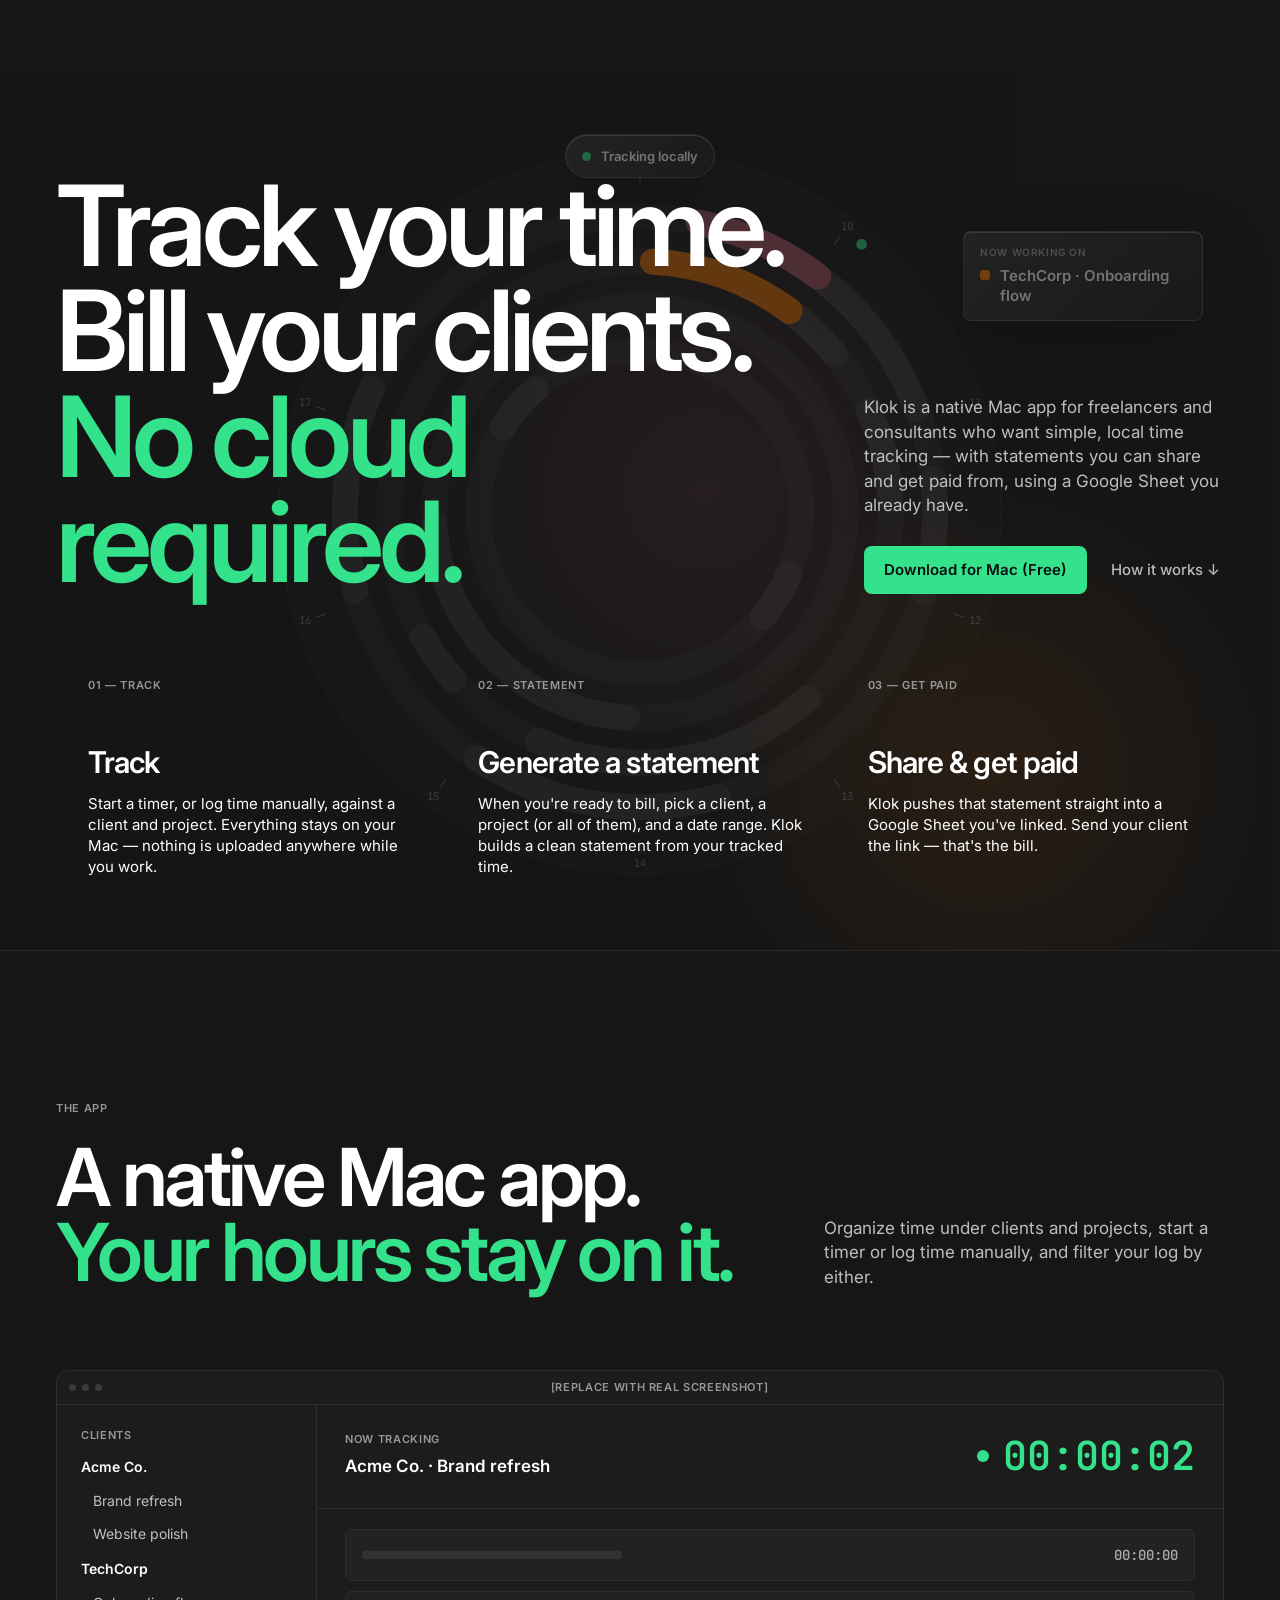
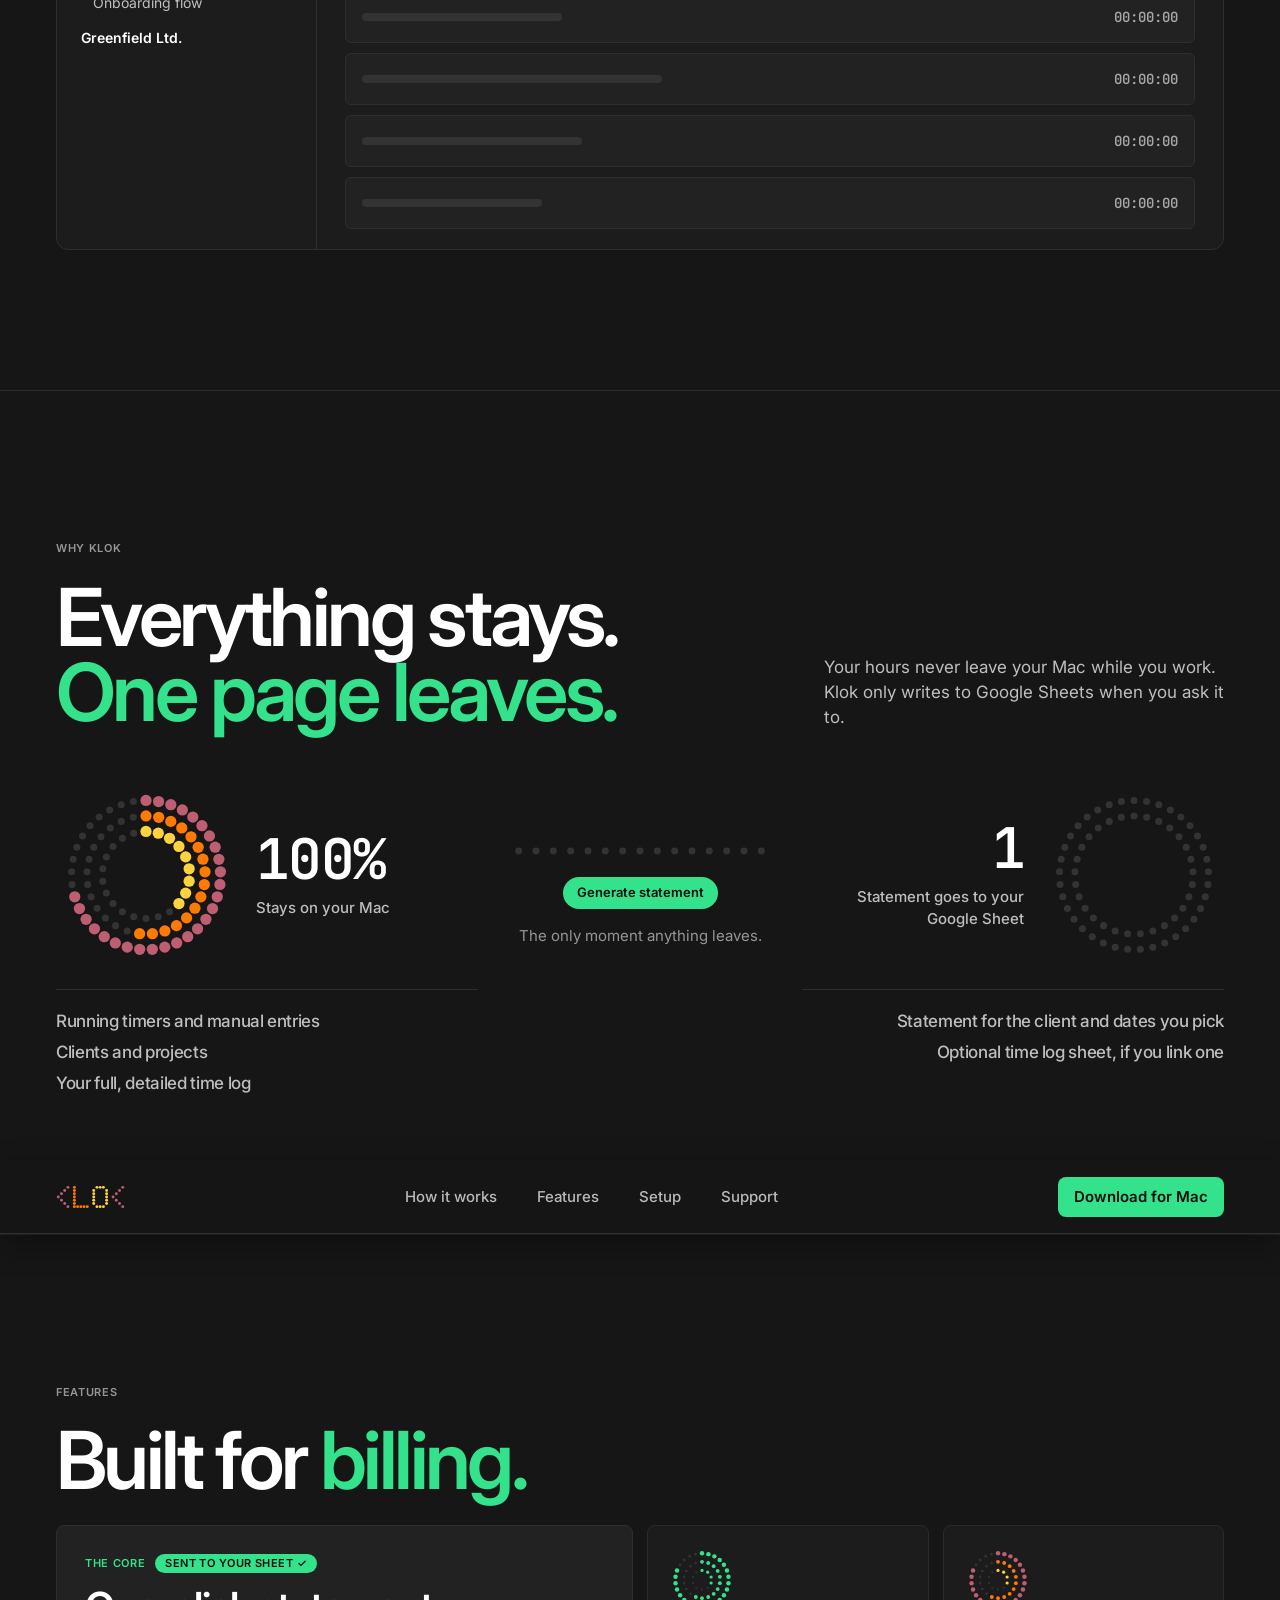
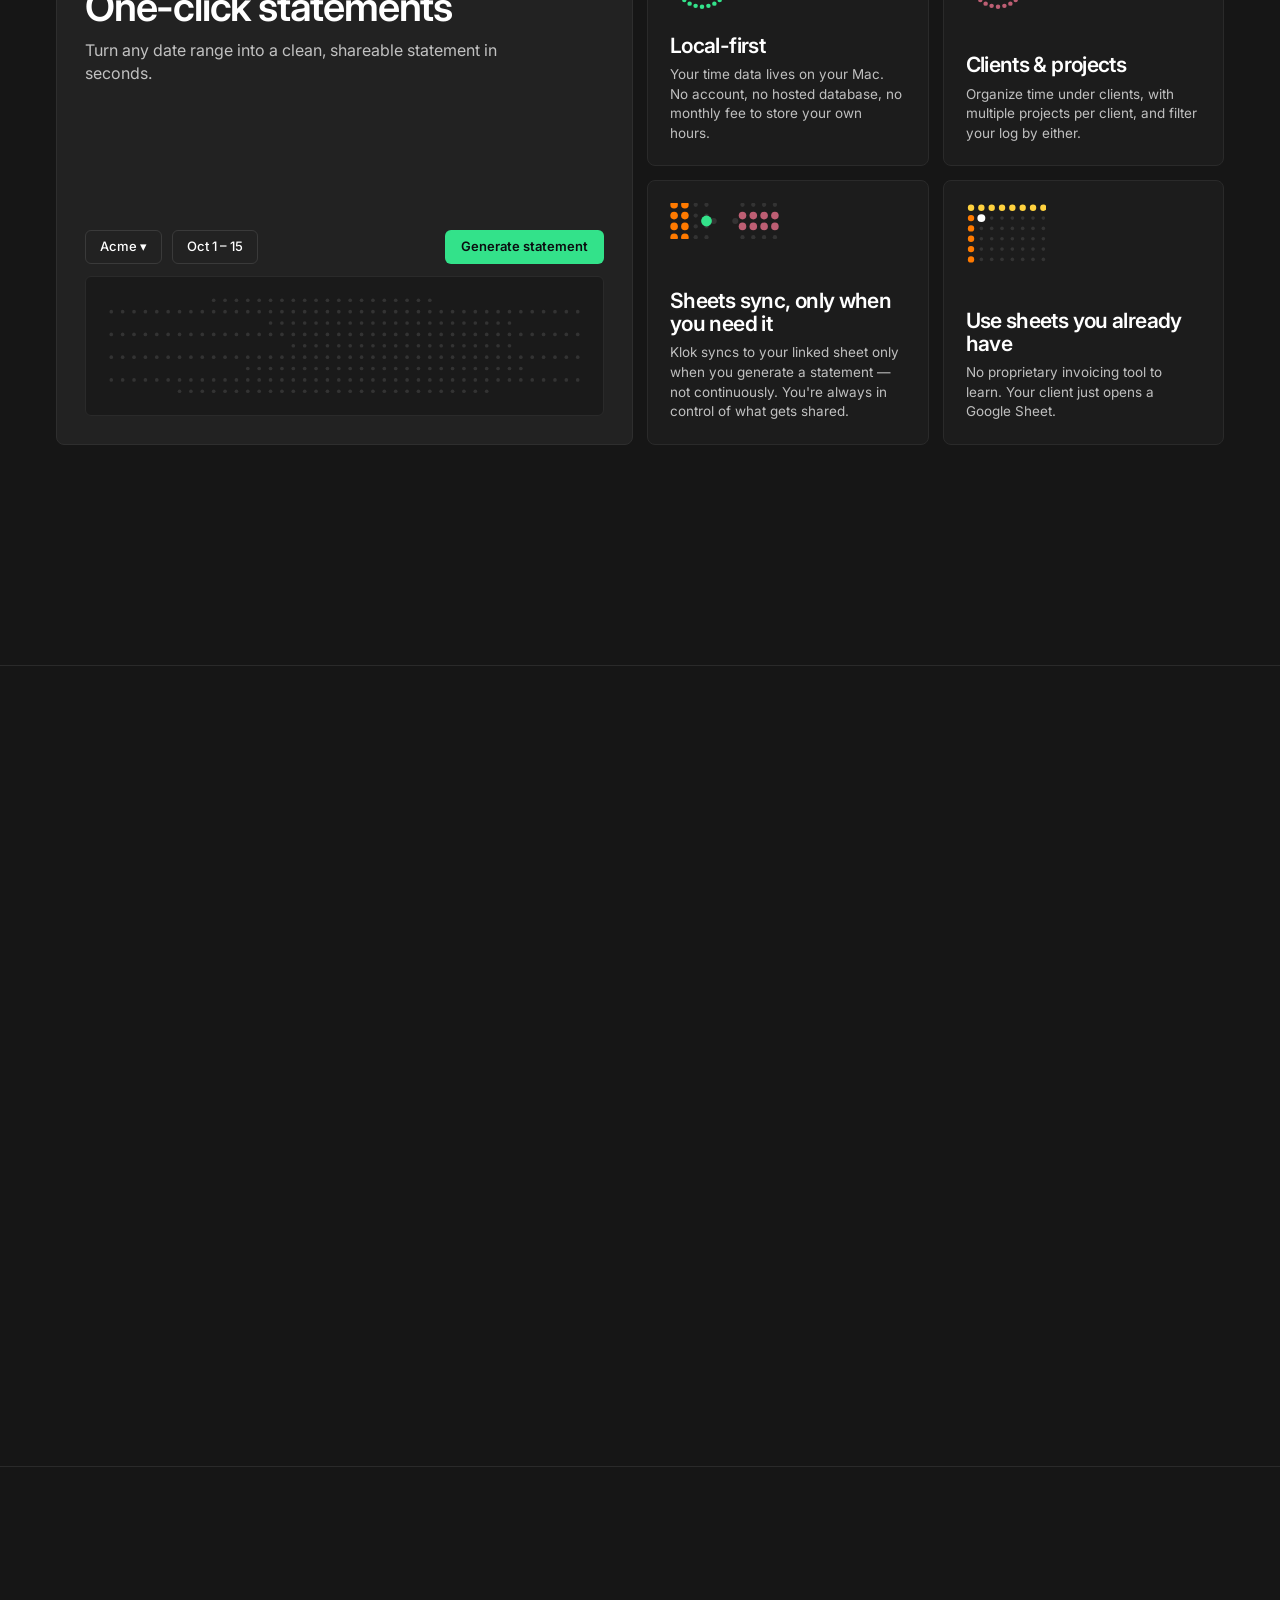
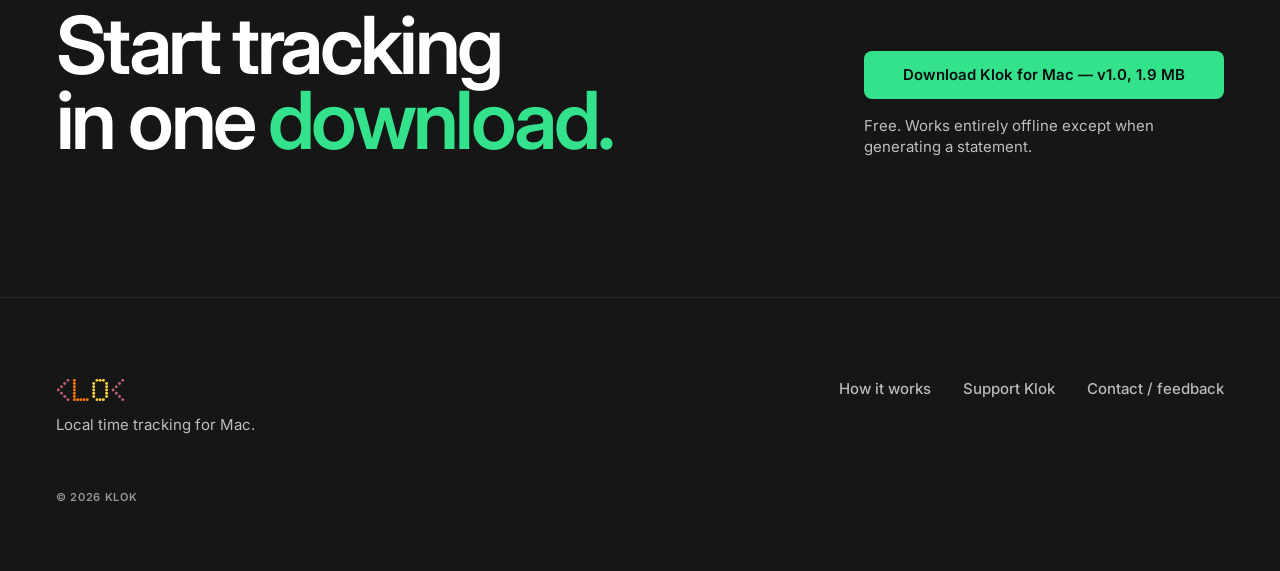
==== commit d24e3589: "Redesign landing sections and add Support page - Setup: steps with live scenes (clickable, hover hol" ====
--- a/index.html
+++ b/index.html
@@ -23,13 +23,24 @@
   <title>Klok — Track your time. Bill your clients. No cloud required.</title>
   <meta name="description" content="Klok is a native Mac app for freelancers and consultants who want simple, local time tracking — with statements you can share and get paid from, using a Google Sheet you already have." />
 
-  <link rel="icon" type="image/svg+xml" href="assets/klok-icon.svg" />
+  <meta property="og:type" content="website" />
+  <meta property="og:title" content="Klok — Track your time. Bill your clients. No cloud required." />
+  <meta property="og:description" content="Klok is a native Mac app for freelancers and consultants who want simple, local time tracking — with statements you can share and get paid from, using a Google Sheet you already have." />
+  <meta property="og:image" content="assets/klok-brand/web/og-image-1200x630.png" />
+  <meta name="twitter:card" content="summary_large_image" />
+
+  <!-- Icon set: assets/klok-brand/web/ (see assets/klok-brand/web/head-snippet.html) -->
+  <link rel="icon" href="assets/klok-brand/web/favicon.ico" sizes="48x48" />
+  <link rel="icon" href="assets/klok-brand/web/favicon.svg" type="image/svg+xml" />
+  <link rel="apple-touch-icon" href="assets/klok-brand/web/apple-touch-icon.png" />
+  <link rel="manifest" href="assets/klok-brand/web/site.webmanifest" />
+  <meta name="theme-color" content="#121212" />
 
   <link rel="preconnect" href="https://fonts.googleapis.com" />
   <link rel="preconnect" href="https://fonts.gstatic.com" crossorigin />
   <link href="https://fonts.googleapis.com/css2?family=Inter:wght@400;500;600;700&family=JetBrains+Mono:wght@600&display=swap" rel="stylesheet" />
 
-  <link rel="stylesheet" href="styles.css" />
+  <link rel="stylesheet" href="css/styles.css" />
 </head>
 <body>
 
@@ -39,14 +50,13 @@
   <nav class="nav" id="site-nav" aria-label="Main">
     <div class="container nav-inner">
       <a href="#" class="nav-logo" aria-label="Klok home">
-        <svg width="20" height="20" viewBox="0 0 24 24" fill="none" stroke="currentColor" stroke-width="1.8" stroke-linecap="round" aria-hidden="true"><circle cx="12" cy="12" r="9"></circle><path d="M12 7v5l3 2"></path></svg>
-        <span>KLOK</span>
+        <img class="wordmark" src="assets/klok-brand/wordmark/klok-wordmark-compact.svg" width="69" height="24" alt="" />
       </a>
       <div class="nav-links">
         <a href="#how" class="btn-ghost">How it works</a>
         <a href="#features" class="btn-ghost">Features</a>
         <a href="#setup" class="btn-ghost">Setup</a>
-        <a href="#requirements" class="btn-ghost">Requirements</a>
+        <a href="donate.html" class="btn-ghost">Support</a>
       </div>
       <a href="downloads/Klok.dmg" download class="btn-primary btn-primary--sm">Download for Mac</a>
     </div>
@@ -58,8 +68,80 @@
          grouped together in the source design (one design-tool group),
          so they scale together to fill the screen rather than each
          being forced to its own full viewport height. ============ -->
-    <div class="intro-group">
-      <header class="hero">
+    <div class="intro-group" id="intro-group">
+      <!-- ============ Decorative background: a live "day dial" showing
+           a loop of a tracked day (per-client arcs filling in, then a
+           statement card), behind frosted glass UI chips. Adapted from
+           a design-tool reference (temp files/Hero BG · 4++++ Day dial,
+           glass background-html.zip) — values replicated, markup rebuilt
+           as static/vanilla (see js/script.js). Sits behind the whole
+           hero + How-it-works group (not just the hero) so the dial and
+           scrim show through both, instead of being clipped at the
+           hero's own bottom edge. Hidden below 900px to keep the mobile
+           layout simple. ============ -->
+      <div class="hero-bg" aria-hidden="true">
+          <div class="hero-bg-back" id="hero-bg-back">
+            <div class="hero-bg-glow hero-bg-glow--a"></div>
+            <div class="hero-bg-glow hero-bg-glow--b"></div>
+            <div class="hero-dial-wrap" id="hero-dial-wrap">
+              <svg class="hero-dial" viewBox="-480 -480 960 960">
+                <defs>
+                  <linearGradient id="hero-dial-hand-grad" x1="0" y1="0" x2="0" y2="1">
+                    <stop offset="0" stop-color="#33E28A" stop-opacity="1"></stop>
+                    <stop offset="1" stop-color="#33E28A" stop-opacity="0"></stop>
+                  </linearGradient>
+                  <filter id="hero-dial-glow-filter" x="-50%" y="-50%" width="200%" height="200%">
+                    <feGaussianBlur stdDeviation="6"></feGaussianBlur>
+                  </filter>
+                </defs>
+                <circle class="hero-dial-face" cx="0" cy="0" r="470"></circle>
+                <g class="hero-dial-ticks">
+                  <line x1="0.0" y1="-430.0" x2="0.0" y2="-442.0" class="hero-dial-tick"></line><text x="0.0" y="-458.0" class="hero-dial-tick-label">09</text>
+                  <line x1="252.7" y1="-347.9" x2="259.8" y2="-357.6" class="hero-dial-tick"></line><text x="269.2" y="-370.5" class="hero-dial-tick-label">10</text>
+                  <line x1="409.0" y1="-132.9" x2="420.4" y2="-136.6" class="hero-dial-tick"></line><text x="435.6" y="-141.5" class="hero-dial-tick-label">11</text>
+                  <line x1="409.0" y1="132.9" x2="420.4" y2="136.6" class="hero-dial-tick"></line><text x="435.6" y="141.5" class="hero-dial-tick-label">12</text>
+                  <line x1="252.7" y1="347.9" x2="259.8" y2="357.6" class="hero-dial-tick"></line><text x="269.2" y="370.5" class="hero-dial-tick-label">13</text>
+                  <line x1="0.0" y1="430.0" x2="0.0" y2="442.0" class="hero-dial-tick"></line><text x="0.0" y="458.0" class="hero-dial-tick-label">14</text>
+                  <line x1="-252.7" y1="347.9" x2="-259.8" y2="357.6" class="hero-dial-tick"></line><text x="-269.2" y="370.5" class="hero-dial-tick-label">15</text>
+                  <line x1="-409.0" y1="132.9" x2="-420.4" y2="136.6" class="hero-dial-tick"></line><text x="-435.6" y="141.5" class="hero-dial-tick-label">16</text>
+                  <line x1="-409.0" y1="-132.9" x2="-420.4" y2="-136.6" class="hero-dial-tick"></line><text x="-435.6" y="-141.5" class="hero-dial-tick-label">17</text>
+                  <line x1="-252.7" y1="-347.9" x2="-259.8" y2="-357.6" class="hero-dial-tick"></line><text x="-269.2" y="-370.5" class="hero-dial-tick-label">18</text>
+                </g>
+                <g class="hero-dial-rings" id="hero-dial-rings"></g>
+                <g class="hero-dial-hand" id="hero-dial-hand">
+                  <line x1="0" y1="0" x2="0" y2="-452" class="hero-dial-hand-glow" filter="url(#hero-dial-glow-filter)"></line>
+                  <line x1="0" y1="40" x2="0" y2="-452" class="hero-dial-hand-line" stroke="url(#hero-dial-hand-grad)"></line>
+                  <circle cx="0" cy="-452" r="7" class="hero-dial-hand-dot"></circle>
+                </g>
+              </svg>
+              <div class="hero-dial-spotlight" id="hero-dial-spotlight"></div>
+            </div>
+          </div>
+
+          <div class="hero-scrim"></div>
+
+          <div class="hero-bg-front" id="hero-bg-front">
+            <div class="hero-chip-row--top">
+              <div class="hero-chip hero-chip--status">
+                <span class="hero-chip-dot"></span>Tracking locally
+              </div>
+            </div>
+            <!-- Single "Client" chip that changes state rather than two
+                 separate cards on screen at once: it shows "Now working
+                 on" + whichever client is active while the day plays
+                 out, then swaps in place to "Statement" once the day
+                 completes. -->
+            <div class="hero-chip hero-chip--who" id="hero-client-chip" role="status">
+              <span class="mono hero-chip-label" id="hero-client-label">Now working on</span>
+              <span class="hero-chip-who-row" id="hero-client-row">
+                <span class="hero-chip-who-dot" id="hero-who-dot"></span>
+                <span id="hero-who-name">Acme Co. &middot; Brand refresh</span><span class="hero-chip-highlight" id="hero-client-suffix"></span>
+              </span>
+            </div>
+          </div>
+      </div>
+
+      <header class="hero" id="hero">
         <div class="container hero-inner">
           <h1 class="h hero-heading">Track your time.<br />Bill your clients.<br /><span class="accent">No cloud required.</span></h1>
           <div class="hero-aside">
@@ -95,7 +177,6 @@
       <div class="colorblock reveal" style="--reveal-delay: 0.16s;">
         <div class="colorblock-top">
           <span class="mono">03 &mdash; Get paid</span>
-          <svg width="22" height="22" viewBox="0 0 24 24" fill="none" stroke="currentColor" stroke-width="1.6" stroke-linecap="round" stroke-linejoin="round" aria-hidden="true"><rect x="3" y="4" width="18" height="16" rx="2"></rect><path d="M3 10h18M3 15h18M9 4v16"></path></svg>
         </div>
         <div>
           <p class="colorblock-title">Share &amp; get paid</p>
@@ -166,93 +247,124 @@
       <div class="container split-head">
         <div class="split-head-main">
           <p class="mono reveal">Why Klok</p>
-          <h2 class="h reveal" style="--reveal-delay: 0.08s;">No cloud<br />required.</h2>
+          <h2 class="h reveal" style="--reveal-delay: 0.08s;">Everything stays.<br /><span class="accent">One page leaves.</span></h2>
         </div>
         <p class="lede split-head-aside reveal" style="--reveal-delay: 0.16s;">Your hours never leave your Mac while you work. Klok only writes to Google Sheets when you ask it to.</p>
       </div>
 
-      <div class="container cloud-grid reveal" style="--reveal-delay: 0.24s;">
-        <div class="cloud-card">
-          <div class="cloud-card-top">
-            <span class="mono">Stays on your Mac</span>
-          </div>
-          <ul class="cloud-list">
-            <li><svg width="18" height="18" viewBox="0 0 24 24" fill="none" stroke="currentColor" stroke-width="2.5" stroke-linecap="round" stroke-linejoin="round" aria-hidden="true"><path d="M5 12l5 5 9-10"></path></svg><span>Running timers and manual entries</span></li>
-            <li><svg width="18" height="18" viewBox="0 0 24 24" fill="none" stroke="currentColor" stroke-width="2.5" stroke-linecap="round" stroke-linejoin="round" aria-hidden="true"><path d="M5 12l5 5 9-10"></path></svg><span>Clients and projects</span></li>
-            <li><svg width="18" height="18" viewBox="0 0 24 24" fill="none" stroke="currentColor" stroke-width="2.5" stroke-linecap="round" stroke-linejoin="round" aria-hidden="true"><path d="M5 12l5 5 9-10"></path></svg><span>Your full, detailed time log</span></li>
-          </ul>
-        </div>
-
-        <div class="cloud-arrow" aria-hidden="true">
-          <span class="cloud-arrow-icon">
-            <svg width="120" height="16" viewBox="0 0 120 16" fill="none" stroke="currentColor" stroke-width="1.5" stroke-linecap="round" stroke-linejoin="round"><path d="M2 8h114M108 2l8 6-8 6"></path></svg>
-          </span>
-          <span class="small cloud-arrow-caption">Only when you<br />generate a statement</span>
-        </div>
-
-        <div class="cloud-card">
-          <div class="cloud-card-top">
-            <span class="mono">Goes to your Google Sheet</span>
-            <svg width="20" height="20" viewBox="0 0 24 24" fill="none" stroke="currentColor" stroke-width="1.6" stroke-linecap="round" stroke-linejoin="round" aria-hidden="true"><rect x="3" y="4" width="18" height="16" rx="2"></rect><path d="M3 10h18M3 15h18M9 4v16"></path></svg>
-          </div>
-          <ul class="cloud-list">
-            <li><svg width="18" height="18" viewBox="0 0 24 24" fill="none" stroke="currentColor" stroke-width="2.5" stroke-linecap="round" stroke-linejoin="round" aria-hidden="true"><path d="M5 12l5 5 9-10"></path></svg><span>The statement for the client and dates you pick</span></li>
-            <li><svg width="18" height="18" viewBox="0 0 24 24" fill="none" stroke="currentColor" stroke-width="2.5" stroke-linecap="round" stroke-linejoin="round" aria-hidden="true"><path d="M5 12l5 5 9-10"></path></svg><span>Optional: a separate time log sheet, if you link one</span></li>
-            <li><svg width="18" height="18" viewBox="0 0 24 24" fill="none" stroke="currentColor" stroke-width="2.5" stroke-linecap="round" stroke-linejoin="round" aria-hidden="true"><path d="M5 12l5 5 9-10"></path></svg><span>Nothing else</span></li>
-          </ul>
+      <div class="container transfer-grid reveal" style="--reveal-delay: 0.24s;">
+        <div class="transfer-col">
+          <div class="transfer-ring-row">
+            <svg class="transfer-ring" viewBox="0 0 512 512" aria-hidden="true"><circle cx="256.0" cy="44.0" r="16.0" class="dot-rose"></circle><circle cx="291.8" cy="47.0" r="16.0" class="dot-rose"></circle><circle cx="326.6" cy="56.1" r="16.0" class="dot-rose"></circle><circle cx="359.4" cy="70.9" r="16.0" class="dot-rose"></circle><circle cx="389.2" cy="91.1" r="16.0" class="dot-rose"></circle><circle cx="415.1" cy="115.9" r="16.0" class="dot-rose"></circle><circle cx="436.5" cy="144.8" r="16.0" class="dot-rose"></circle><circle cx="452.7" cy="177.0" r="16.0" class="dot-rose"></circle><circle cx="463.2" cy="211.3" r="16.0" class="dot-rose"></circle><circle cx="467.8" cy="247.0" r="16.0" class="dot-rose"></circle><circle cx="466.3" cy="282.9" r="16.0" class="dot-rose"></circle><circle cx="458.7" cy="318.1" r="16.0" class="dot-rose"></circle><circle cx="445.3" cy="351.4" r="16.0" class="dot-rose"></circle><circle cx="426.4" cy="382.1" r="16.0" class="dot-rose"></circle><circle cx="402.7" cy="409.1" r="16.0" class="dot-rose"></circle><circle cx="374.7" cy="431.6" r="16.0" class="dot-rose"></circle><circle cx="343.3" cy="449.2" r="16.0" class="dot-rose"></circle><circle cx="309.4" cy="461.2" r="16.0" class="dot-rose"></circle><circle cx="274.0" cy="467.2" r="16.0" class="dot-rose"></circle><circle cx="238.0" cy="467.2" r="16.0" class="dot-rose"></circle><circle cx="202.6" cy="461.2" r="16.0" class="dot-rose"></circle><circle cx="168.7" cy="449.2" r="16.0" class="dot-rose"></circle><circle cx="137.3" cy="431.6" r="16.0" class="dot-rose"></circle><circle cx="109.3" cy="409.1" r="16.0" class="dot-rose"></circle><circle cx="85.6" cy="382.1" r="16.0" class="dot-rose"></circle><circle cx="66.7" cy="351.4" r="16.0" class="dot-rose"></circle><circle cx="53.3" cy="318.1" r="16.0" class="dot-rose"></circle><circle cx="45.7" cy="282.9" r="10.0" class="dot-ghost"></circle><circle cx="44.2" cy="247.0" r="10.0" class="dot-ghost"></circle><circle cx="48.8" cy="211.3" r="10.0" class="dot-ghost"></circle><circle cx="59.3" cy="177.0" r="10.0" class="dot-ghost"></circle><circle cx="75.5" cy="144.8" r="10.0" class="dot-ghost"></circle><circle cx="96.9" cy="115.9" r="10.0" class="dot-ghost"></circle><circle cx="122.8" cy="91.1" r="10.0" class="dot-ghost"></circle><circle cx="152.6" cy="70.9" r="10.0" class="dot-ghost"></circle><circle cx="185.4" cy="56.1" r="10.0" class="dot-ghost"></circle><circle cx="220.2" cy="47.0" r="10.0" class="dot-ghost"></circle><circle cx="256.0" cy="88.0" r="16.0" class="dot-orange"></circle><circle cx="292.1" cy="91.9" r="16.0" class="dot-orange"></circle><circle cx="326.5" cy="103.5" r="16.0" class="dot-orange"></circle><circle cx="357.7" cy="122.3" r="16.0" class="dot-orange"></circle><circle cx="384.0" cy="147.2" r="16.0" class="dot-orange"></circle><circle cx="404.4" cy="177.3" r="16.0" class="dot-orange"></circle><circle cx="417.9" cy="211.1" r="16.0" class="dot-orange"></circle><circle cx="423.8" cy="246.9" r="16.0" class="dot-orange"></circle><circle cx="421.8" cy="283.2" r="16.0" class="dot-orange"></circle><circle cx="412.1" cy="318.2" r="16.0" class="dot-orange"></circle><circle cx="395.1" cy="350.3" r="16.0" class="dot-orange"></circle><circle cx="371.5" cy="378.0" r="16.0" class="dot-orange"></circle><circle cx="342.6" cy="400.0" r="16.0" class="dot-orange"></circle><circle cx="309.6" cy="415.2" r="16.0" class="dot-orange"></circle><circle cx="274.2" cy="423.0" r="16.0" class="dot-orange"></circle><circle cx="237.8" cy="423.0" r="16.0" class="dot-orange"></circle><circle cx="202.4" cy="415.2" r="10.0" class="dot-ghost"></circle><circle cx="169.4" cy="400.0" r="10.0" class="dot-ghost"></circle><circle cx="140.5" cy="378.0" r="10.0" class="dot-ghost"></circle><circle cx="116.9" cy="350.3" r="10.0" class="dot-ghost"></circle><circle cx="99.9" cy="318.2" r="10.0" class="dot-ghost"></circle><circle cx="90.2" cy="283.2" r="10.0" class="dot-ghost"></circle><circle cx="88.2" cy="246.9" r="10.0" class="dot-ghost"></circle><circle cx="94.1" cy="211.1" r="10.0" class="dot-ghost"></circle><circle cx="107.6" cy="177.3" r="10.0" class="dot-ghost"></circle><circle cx="128.0" cy="147.2" r="10.0" class="dot-ghost"></circle><circle cx="154.3" cy="122.3" r="10.0" class="dot-ghost"></circle><circle cx="185.5" cy="103.5" r="10.0" class="dot-ghost"></circle><circle cx="219.9" cy="91.9" r="10.0" class="dot-ghost"></circle><circle cx="256.0" cy="132.0" r="16.0" class="dot-yellow"></circle><circle cx="290.9" cy="137.0" r="16.0" class="dot-yellow"></circle><circle cx="323.0" cy="151.7" r="16.0" class="dot-yellow"></circle><circle cx="349.7" cy="174.8" r="16.0" class="dot-yellow"></circle><circle cx="368.8" cy="204.5" r="16.0" class="dot-yellow"></circle><circle cx="378.7" cy="238.4" r="16.0" class="dot-yellow"></circle><circle cx="378.7" cy="273.6" r="16.0" class="dot-yellow"></circle><circle cx="368.8" cy="307.5" r="16.0" class="dot-yellow"></circle><circle cx="349.7" cy="337.2" r="16.0" class="dot-yellow"></circle><circle cx="323.0" cy="360.3" r="10.0" class="dot-ghost"></circle><circle cx="290.9" cy="375.0" r="10.0" class="dot-ghost"></circle><circle cx="256.0" cy="380.0" r="10.0" class="dot-ghost"></circle><circle cx="221.1" cy="375.0" r="10.0" class="dot-ghost"></circle><circle cx="189.0" cy="360.3" r="10.0" class="dot-ghost"></circle><circle cx="162.3" cy="337.2" r="10.0" class="dot-ghost"></circle><circle cx="143.2" cy="307.5" r="10.0" class="dot-ghost"></circle><circle cx="133.3" cy="273.6" r="10.0" class="dot-ghost"></circle><circle cx="133.3" cy="238.4" r="10.0" class="dot-ghost"></circle><circle cx="143.2" cy="204.5" r="10.0" class="dot-ghost"></circle><circle cx="162.3" cy="174.8" r="10.0" class="dot-ghost"></circle><circle cx="189.0" cy="151.7" r="10.0" class="dot-ghost"></circle><circle cx="221.1" cy="137.0" r="10.0" class="dot-ghost"></circle></svg>
+            <div>
+              <div class="clock transfer-stat">100%</div>
+              <div class="transfer-stat-label">Stays on your Mac</div>
+            </div>
+          </div>
+          <div class="transfer-list-wrap">
+            <ul class="transfer-list">
+              <li>Running timers and manual entries</li>
+              <li>Clients and projects</li>
+              <li>Your full, detailed time log</li>
+            </ul>
+          </div>
+        </div>
+
+        <div class="transfer-center">
+          <svg class="transfer-track" viewBox="0 0 300 20" aria-hidden="true"><circle cx="10.0" cy="10.0" r="4.0" class="dot-ghost"></circle><circle cx="30.0" cy="10.0" r="4.0" class="dot-ghost"></circle><circle cx="50.0" cy="10.0" r="4.0" class="dot-ghost"></circle><circle cx="70.0" cy="10.0" r="4.0" class="dot-ghost"></circle><circle cx="90.0" cy="10.0" r="4.0" class="dot-ghost"></circle><circle cx="110.0" cy="10.0" r="4.0" class="dot-ghost"></circle><circle cx="130.0" cy="10.0" r="4.0" class="dot-ghost"></circle><circle cx="150.0" cy="10.0" r="4.0" class="dot-ghost"></circle><circle cx="170.0" cy="10.0" r="4.0" class="dot-ghost"></circle><circle cx="190.0" cy="10.0" r="4.0" class="dot-ghost"></circle><circle cx="210.0" cy="10.0" r="4.0" class="dot-ghost"></circle><circle cx="230.0" cy="10.0" r="4.0" class="dot-ghost"></circle><circle cx="250.0" cy="10.0" r="4.0" class="dot-ghost"></circle><circle cx="270.0" cy="10.0" r="4.0" class="dot-ghost"></circle><circle cx="290.0" cy="10.0" r="4.0" class="dot-ghost"></circle><circle class="dot-mint why-anim" style="animation-name:why-b0" cx="10" cy="10" r="7"></circle><circle class="dot-mint why-anim" style="animation-name:why-b1" cx="30" cy="10" r="7"></circle><circle class="dot-mint why-anim" style="animation-name:why-b2" cx="50" cy="10" r="7"></circle><circle class="dot-mint why-anim" style="animation-name:why-b3" cx="70" cy="10" r="7"></circle><circle class="dot-mint why-anim" style="animation-name:why-b4" cx="90" cy="10" r="7"></circle><circle class="dot-mint why-anim" style="animation-name:why-b5" cx="110" cy="10" r="7"></circle><circle class="dot-mint why-anim" style="animation-name:why-b6" cx="130" cy="10" r="7"></circle><circle class="dot-mint why-anim" style="animation-name:why-b7" cx="150" cy="10" r="7"></circle><circle class="dot-mint why-anim" style="animation-name:why-b8" cx="170" cy="10" r="7"></circle><circle class="dot-mint why-anim" style="animation-name:why-b9" cx="190" cy="10" r="7"></circle><circle class="dot-mint why-anim" style="animation-name:why-b10" cx="210" cy="10" r="7"></circle><circle class="dot-mint why-anim" style="animation-name:why-b11" cx="230" cy="10" r="7"></circle><circle class="dot-mint why-anim" style="animation-name:why-b12" cx="250" cy="10" r="7"></circle><circle class="dot-mint why-anim" style="animation-name:why-b13" cx="270" cy="10" r="7"></circle><circle class="dot-mint why-anim" style="animation-name:why-b14" cx="290" cy="10" r="7"></circle></svg>
+          <span class="transfer-pill">Generate statement</span>
+          <span class="small transfer-caption">The only moment anything leaves.</span>
+        </div>
+
+        <div class="transfer-col transfer-col--right">
+          <div class="transfer-ring-row transfer-ring-row--reverse">
+            <svg class="transfer-ring" viewBox="0 0 512 512" aria-hidden="true"><circle cx="256.0" cy="44.0" r="10.0" class="dot-ghost"></circle><circle cx="291.8" cy="47.0" r="10.0" class="dot-ghost"></circle><circle cx="326.6" cy="56.1" r="10.0" class="dot-ghost"></circle><circle cx="359.4" cy="70.9" r="10.0" class="dot-ghost"></circle><circle cx="389.2" cy="91.1" r="10.0" class="dot-ghost"></circle><circle cx="415.1" cy="115.9" r="10.0" class="dot-ghost"></circle><circle cx="436.5" cy="144.8" r="10.0" class="dot-ghost"></circle><circle cx="452.7" cy="177.0" r="10.0" class="dot-ghost"></circle><circle cx="463.2" cy="211.3" r="10.0" class="dot-ghost"></circle><circle cx="467.8" cy="247.0" r="10.0" class="dot-ghost"></circle><circle cx="466.3" cy="282.9" r="10.0" class="dot-ghost"></circle><circle cx="458.7" cy="318.1" r="10.0" class="dot-ghost"></circle><circle cx="445.3" cy="351.4" r="10.0" class="dot-ghost"></circle><circle cx="426.4" cy="382.1" r="10.0" class="dot-ghost"></circle><circle cx="402.7" cy="409.1" r="10.0" class="dot-ghost"></circle><circle cx="374.7" cy="431.6" r="10.0" class="dot-ghost"></circle><circle cx="343.3" cy="449.2" r="10.0" class="dot-ghost"></circle><circle cx="309.4" cy="461.2" r="10.0" class="dot-ghost"></circle><circle cx="274.0" cy="467.2" r="10.0" class="dot-ghost"></circle><circle cx="238.0" cy="467.2" r="10.0" class="dot-ghost"></circle><circle cx="202.6" cy="461.2" r="10.0" class="dot-ghost"></circle><circle cx="168.7" cy="449.2" r="10.0" class="dot-ghost"></circle><circle cx="137.3" cy="431.6" r="10.0" class="dot-ghost"></circle><circle cx="109.3" cy="409.1" r="10.0" class="dot-ghost"></circle><circle cx="85.6" cy="382.1" r="10.0" class="dot-ghost"></circle><circle cx="66.7" cy="351.4" r="10.0" class="dot-ghost"></circle><circle cx="53.3" cy="318.1" r="10.0" class="dot-ghost"></circle><circle cx="45.7" cy="282.9" r="10.0" class="dot-ghost"></circle><circle cx="44.2" cy="247.0" r="10.0" class="dot-ghost"></circle><circle cx="48.8" cy="211.3" r="10.0" class="dot-ghost"></circle><circle cx="59.3" cy="177.0" r="10.0" class="dot-ghost"></circle><circle cx="75.5" cy="144.8" r="10.0" class="dot-ghost"></circle><circle cx="96.9" cy="115.9" r="10.0" class="dot-ghost"></circle><circle cx="122.8" cy="91.1" r="10.0" class="dot-ghost"></circle><circle cx="152.6" cy="70.9" r="10.0" class="dot-ghost"></circle><circle cx="185.4" cy="56.1" r="10.0" class="dot-ghost"></circle><circle cx="220.2" cy="47.0" r="10.0" class="dot-ghost"></circle><circle cx="256.0" cy="88.0" r="10.0" class="dot-ghost"></circle><circle cx="292.1" cy="91.9" r="10.0" class="dot-ghost"></circle><circle cx="326.5" cy="103.5" r="10.0" class="dot-ghost"></circle><circle cx="357.7" cy="122.3" r="10.0" class="dot-ghost"></circle><circle cx="384.0" cy="147.2" r="10.0" class="dot-ghost"></circle><circle cx="404.4" cy="177.3" r="10.0" class="dot-ghost"></circle><circle cx="417.9" cy="211.1" r="10.0" class="dot-ghost"></circle><circle cx="423.8" cy="246.9" r="10.0" class="dot-ghost"></circle><circle cx="421.8" cy="283.2" r="10.0" class="dot-ghost"></circle><circle cx="412.1" cy="318.2" r="10.0" class="dot-ghost"></circle><circle cx="395.1" cy="350.3" r="10.0" class="dot-ghost"></circle><circle cx="371.5" cy="378.0" r="10.0" class="dot-ghost"></circle><circle cx="342.6" cy="400.0" r="10.0" class="dot-ghost"></circle><circle cx="309.6" cy="415.2" r="10.0" class="dot-ghost"></circle><circle cx="274.2" cy="423.0" r="10.0" class="dot-ghost"></circle><circle cx="237.8" cy="423.0" r="10.0" class="dot-ghost"></circle><circle cx="202.4" cy="415.2" r="10.0" class="dot-ghost"></circle><circle cx="169.4" cy="400.0" r="10.0" class="dot-ghost"></circle><circle cx="140.5" cy="378.0" r="10.0" class="dot-ghost"></circle><circle cx="116.9" cy="350.3" r="10.0" class="dot-ghost"></circle><circle cx="99.9" cy="318.2" r="10.0" class="dot-ghost"></circle><circle cx="90.2" cy="283.2" r="10.0" class="dot-ghost"></circle><circle cx="88.2" cy="246.9" r="10.0" class="dot-ghost"></circle><circle cx="94.1" cy="211.1" r="10.0" class="dot-ghost"></circle><circle cx="107.6" cy="177.3" r="10.0" class="dot-ghost"></circle><circle cx="128.0" cy="147.2" r="10.0" class="dot-ghost"></circle><circle cx="154.3" cy="122.3" r="10.0" class="dot-ghost"></circle><circle cx="185.5" cy="103.5" r="10.0" class="dot-ghost"></circle><circle cx="219.9" cy="91.9" r="10.0" class="dot-ghost"></circle><circle class="dot-rose why-anim" style="animation-name:why-r0" cx="256.0" cy="44.0" r="16"></circle><circle class="dot-rose why-anim" style="animation-name:why-r1" cx="291.8" cy="47.0" r="16"></circle><circle class="dot-rose why-anim" style="animation-name:why-r2" cx="326.6" cy="56.1" r="16"></circle><circle class="dot-rose why-anim" style="animation-name:why-r3" cx="359.4" cy="70.9" r="16"></circle><circle class="dot-rose why-anim" style="animation-name:why-r4" cx="389.2" cy="91.1" r="16"></circle><circle class="dot-rose why-anim" style="animation-name:why-r5" cx="415.1" cy="115.9" r="16"></circle><circle class="dot-rose why-anim" style="animation-name:why-r6" cx="436.5" cy="144.8" r="16"></circle><circle class="dot-rose why-anim" style="animation-name:why-r7" cx="452.7" cy="177.0" r="16"></circle><circle class="dot-rose why-anim" style="animation-name:why-r8" cx="463.2" cy="211.3" r="16"></circle><circle class="dot-rose why-anim" style="animation-name:why-r9" cx="467.8" cy="247.0" r="16"></circle></svg>
+            <div>
+              <div class="clock transfer-stat">1</div>
+              <div class="transfer-stat-label transfer-stat-label--right">Statement goes to your <br> Google Sheet</div>
+            </div>
+          </div>
+          <div class="transfer-list-wrap">
+            <ul class="transfer-list">
+              <li>Statement for the client and dates you pick</li>
+              <li>Optional time log sheet, if you link one</li>
+            </ul>
+          </div>
         </div>
       </div>
     </section>
 
-    <!-- ============ Features: bordered grid ============ -->
+    <!-- ============ Features: animated bento grid ============
+         Adapted from a design-tool reference (temp files/Features · F2b
+         Bento, honed + animated-html.zip) — values replicated, markup
+         rebuilt as static HTML/CSS. One large "core" card (statement
+         mock that loops: pick range → press Generate → time-log dots
+         fill in → "Sent to your Sheet ✓"), four small cards with looping
+         dot-matrix glyphs, and a full-width bar card. All motion is pure
+         CSS and stops under prefers-reduced-motion. ============ -->
     <section class="section section--divider" id="features" aria-labelledby="features-heading">
       <div class="container">
         <p class="mono reveal">Features</p>
         <h2 class="h features-heading reveal" id="features-heading" style="--reveal-delay: 0.08s;">Built for <span class="accent">billing.</span></h2>
       </div>
 
-      <div class="container features-grid">
-        <div class="feature-cell reveal">
-          <span class="clock accent">01</span>
-          <div>
-            <h3 class="feature-title">Local-first</h3>
-            <p class="small">Your time data lives on your Mac. No account, no hosted database, no monthly fee to store your own hours.</p>
-          </div>
-        </div>
-        <div class="feature-cell reveal" style="--reveal-delay: 0.04s;">
-          <span class="clock accent">02</span>
-          <div>
-            <h3 class="feature-title">Clients &amp; projects</h3>
-            <p class="small">Organize time under clients, with multiple projects per client, and filter your log by either.</p>
-          </div>
-        </div>
-        <div class="feature-cell reveal" style="--reveal-delay: 0.08s;">
-          <span class="clock accent">03</span>
-          <div>
-            <h3 class="feature-title">One-click statements</h3>
-            <p class="small">Turn any date range into a clean, shareable statement in seconds.</p>
-          </div>
-        </div>
-        <div class="feature-cell reveal" style="--reveal-delay: 0.12s;">
-          <span class="clock accent">04</span>
-          <div>
-            <h3 class="feature-title">Sheets sync, only when you need it</h3>
-            <p class="small">Klok syncs to your linked sheet only when you generate a statement — not continuously. You're always in control of what gets shared.</p>
-          </div>
-        </div>
-        <div class="feature-cell reveal" style="--reveal-delay: 0.16s;">
-          <span class="clock accent">05</span>
-          <div>
-            <h3 class="feature-title">Use sheets you already have</h3>
-            <p class="small">No proprietary invoicing tool to learn. Your client just opens a Google Sheet.</p>
-          </div>
-        </div>
-        <div class="feature-cell reveal" style="--reveal-delay: 0.2s;">
-          <span class="clock accent">06</span>
-          <div>
-            <h3 class="feature-title">Separate log &amp; statement sheets</h3>
-            <p class="small">Optional: keep your detailed time log private and share only the polished statement — or use one sheet for both.</p>
-          </div>
+      <div class="container">
+        <div class="bento">
+          <article class="bento-card bento-card--core reveal">
+            <div>
+              <p class="mono bento-kicker">The core<span class="bento-sent" aria-hidden="true">Sent to your Sheet &#10003;</span></p>
+              <h3 class="bento-title bento-title--lg">One-click statements</h3>
+              <p class="bento-copy bento-copy--lg">Turn any date range into a clean, shareable statement in seconds.</p>
+            </div>
+            <div class="bento-mock" aria-hidden="true">
+              <div class="bento-mock-controls">
+                <span class="bento-chip">Acme &#9662;</span>
+                <span class="bento-chip bento-chip-d">Oct 1 &ndash; 15</span>
+                <span class="bento-btn">Generate statement</span>
+              </div>
+              <div class="bento-matrix">
+                <svg viewBox="0 0 545 116" aria-hidden="true" focusable="false"><circle class="dot-light bento-ld" style="animation-delay:0.50s" cx="6" cy="6" r="4.6"></circle><circle class="dot-light bento-ld" style="animation-delay:0.51s" cx="19" cy="6" r="4.6"></circle><circle class="dot-light bento-ld" style="animation-delay:0.52s" cx="32" cy="6" r="4.6"></circle><circle class="dot-light bento-ld" style="animation-delay:0.53s" cx="45" cy="6" r="4.6"></circle><circle class="dot-light bento-ld" style="animation-delay:0.54s" cx="58" cy="6" r="4.6"></circle><circle class="dot-light bento-ld" style="animation-delay:0.55s" cx="71" cy="6" r="4.6"></circle><circle class="dot-light bento-ld" style="animation-delay:0.57s" cx="84" cy="6" r="4.6"></circle><circle class="dot-light bento-ld" style="animation-delay:0.58s" cx="97" cy="6" r="4.6"></circle><circle class="dot-light bento-ld" style="animation-delay:0.59s" cx="110" cy="6" r="4.6"></circle><circle class="dot-ghost" cx="123" cy="6" r="2.1"></circle><circle class="dot-ghost" cx="136" cy="6" r="2.1"></circle><circle class="dot-ghost" cx="149" cy="6" r="2.1"></circle><circle class="dot-ghost" cx="162" cy="6" r="2.1"></circle><circle class="dot-ghost" cx="175" cy="6" r="2.1"></circle><circle class="dot-ghost" cx="188" cy="6" r="2.1"></circle><circle class="dot-ghost" cx="201" cy="6" r="2.1"></circle><circle class="dot-ghost" cx="214" cy="6" r="2.1"></circle><circle class="dot-ghost" cx="227" cy="6" r="2.1"></circle><circle class="dot-ghost" cx="240" cy="6" r="2.1"></circle><circle class="dot-ghost" cx="253" cy="6" r="2.1"></circle><circle class="dot-ghost" cx="266" cy="6" r="2.1"></circle><circle class="dot-ghost" cx="279" cy="6" r="2.1"></circle><circle class="dot-ghost" cx="292" cy="6" r="2.1"></circle><circle class="dot-ghost" cx="305" cy="6" r="2.1"></circle><circle class="dot-ghost" cx="318" cy="6" r="2.1"></circle><circle class="dot-ghost" cx="331" cy="6" r="2.1"></circle><circle class="dot-ghost" cx="344" cy="6" r="2.1"></circle><circle class="dot-ghost" cx="357" cy="6" r="2.1"></circle><circle class="dot-ghost" cx="370" cy="6" r="2.1"></circle><circle class="dot-light bento-ld" style="animation-delay:0.82s" cx="383" cy="6" r="4.6"></circle><circle class="dot-light bento-ld" style="animation-delay:0.83s" cx="396" cy="6" r="4.6"></circle><circle class="dot-light bento-ld" style="animation-delay:0.84s" cx="409" cy="6" r="4.6"></circle><circle class="dot-light bento-ld" style="animation-delay:0.85s" cx="422" cy="6" r="4.6"></circle><circle class="dot-light bento-ld" style="animation-delay:0.86s" cx="435" cy="6" r="4.6"></circle><circle class="dot-light bento-ld" style="animation-delay:0.87s" cx="448" cy="6" r="4.6"></circle><circle class="dot-light bento-ld" style="animation-delay:0.89s" cx="461" cy="6" r="4.6"></circle><circle class="dot-light bento-ld" style="animation-delay:0.90s" cx="474" cy="6" r="4.6"></circle><circle class="dot-light bento-ld" style="animation-delay:0.91s" cx="487" cy="6" r="4.6"></circle><circle class="dot-light bento-ld" style="animation-delay:0.92s" cx="500" cy="6" r="4.6"></circle><circle class="dot-light bento-ld" style="animation-delay:0.93s" cx="513" cy="6" r="4.6"></circle><circle class="dot-light bento-ld" style="animation-delay:0.94s" cx="526" cy="6" r="4.6"></circle><circle class="dot-light bento-ld" style="animation-delay:0.95s" cx="539" cy="6" r="4.6"></circle><circle class="dot-ghost" cx="6" cy="19" r="2.1"></circle><circle class="dot-ghost" cx="19" cy="19" r="2.1"></circle><circle class="dot-ghost" cx="32" cy="19" r="2.1"></circle><circle class="dot-ghost" cx="45" cy="19" r="2.1"></circle><circle class="dot-ghost" cx="58" cy="19" r="2.1"></circle><circle class="dot-ghost" cx="71" cy="19" r="2.1"></circle><circle class="dot-ghost" cx="84" cy="19" r="2.1"></circle><circle class="dot-ghost" cx="97" cy="19" r="2.1"></circle><circle class="dot-ghost" cx="110" cy="19" r="2.1"></circle><circle class="dot-ghost" cx="123" cy="19" r="2.1"></circle><circle class="dot-ghost" cx="136" cy="19" r="2.1"></circle><circle class="dot-ghost" cx="149" cy="19" r="2.1"></circle><circle class="dot-ghost" cx="162" cy="19" r="2.1"></circle><circle class="dot-ghost" cx="175" cy="19" r="2.1"></circle><circle class="dot-ghost" cx="188" cy="19" r="2.1"></circle><circle class="dot-ghost" cx="201" cy="19" r="2.1"></circle><circle class="dot-ghost" cx="214" cy="19" r="2.1"></circle><circle class="dot-ghost" cx="227" cy="19" r="2.1"></circle><circle class="dot-ghost" cx="240" cy="19" r="2.1"></circle><circle class="dot-ghost" cx="253" cy="19" r="2.1"></circle><circle class="dot-ghost" cx="266" cy="19" r="2.1"></circle><circle class="dot-ghost" cx="279" cy="19" r="2.1"></circle><circle class="dot-ghost" cx="292" cy="19" r="2.1"></circle><circle class="dot-ghost" cx="305" cy="19" r="2.1"></circle><circle class="dot-ghost" cx="318" cy="19" r="2.1"></circle><circle class="dot-ghost" cx="331" cy="19" r="2.1"></circle><circle class="dot-ghost" cx="344" cy="19" r="2.1"></circle><circle class="dot-ghost" cx="357" cy="19" r="2.1"></circle><circle class="dot-ghost" cx="370" cy="19" r="2.1"></circle><circle class="dot-ghost" cx="383" cy="19" r="2.1"></circle><circle class="dot-ghost" cx="396" cy="19" r="2.1"></circle><circle class="dot-ghost" cx="409" cy="19" r="2.1"></circle><circle class="dot-ghost" cx="422" cy="19" r="2.1"></circle><circle class="dot-ghost" cx="435" cy="19" r="2.1"></circle><circle class="dot-ghost" cx="448" cy="19" r="2.1"></circle><circle class="dot-ghost" cx="461" cy="19" r="2.1"></circle><circle class="dot-ghost" cx="474" cy="19" r="2.1"></circle><circle class="dot-ghost" cx="487" cy="19" r="2.1"></circle><circle class="dot-ghost" cx="500" cy="19" r="2.1"></circle><circle class="dot-ghost" cx="513" cy="19" r="2.1"></circle><circle class="dot-ghost" cx="526" cy="19" r="2.1"></circle><circle class="dot-ghost" cx="539" cy="19" r="2.1"></circle><circle class="dot-rose bento-ld" style="animation-delay:1.14s" cx="6" cy="32" r="4.6"></circle><circle class="dot-rose bento-ld" style="animation-delay:1.15s" cx="19" cy="32" r="4.6"></circle><circle class="dot-rose bento-ld" style="animation-delay:1.16s" cx="32" cy="32" r="4.6"></circle><circle class="dot-rose bento-ld" style="animation-delay:1.17s" cx="45" cy="32" r="4.6"></circle><circle class="dot-rose bento-ld" style="animation-delay:1.18s" cx="58" cy="32" r="4.6"></circle><circle class="dot-rose bento-ld" style="animation-delay:1.20s" cx="71" cy="32" r="4.6"></circle><circle class="dot-rose bento-ld" style="animation-delay:1.21s" cx="84" cy="32" r="4.6"></circle><circle class="dot-rose bento-ld" style="animation-delay:1.22s" cx="97" cy="32" r="4.6"></circle><circle class="dot-rose bento-ld" style="animation-delay:1.23s" cx="110" cy="32" r="4.6"></circle><circle class="dot-rose bento-ld" style="animation-delay:1.24s" cx="123" cy="32" r="4.6"></circle><circle class="dot-rose bento-ld" style="animation-delay:1.25s" cx="136" cy="32" r="4.6"></circle><circle class="dot-rose bento-ld" style="animation-delay:1.26s" cx="149" cy="32" r="4.6"></circle><circle class="dot-rose bento-ld" style="animation-delay:1.27s" cx="162" cy="32" r="4.6"></circle><circle class="dot-rose bento-ld" style="animation-delay:1.28s" cx="175" cy="32" r="4.6"></circle><circle class="dot-ghost" cx="188" cy="32" r="2.1"></circle><circle class="dot-ghost" cx="201" cy="32" r="2.1"></circle><circle class="dot-ghost" cx="214" cy="32" r="2.1"></circle><circle class="dot-ghost" cx="227" cy="32" r="2.1"></circle><circle class="dot-ghost" cx="240" cy="32" r="2.1"></circle><circle class="dot-ghost" cx="253" cy="32" r="2.1"></circle><circle class="dot-ghost" cx="266" cy="32" r="2.1"></circle><circle class="dot-ghost" cx="279" cy="32" r="2.1"></circle><circle class="dot-ghost" cx="292" cy="32" r="2.1"></circle><circle class="dot-ghost" cx="305" cy="32" r="2.1"></circle><circle class="dot-ghost" cx="318" cy="32" r="2.1"></circle><circle class="dot-ghost" cx="331" cy="32" r="2.1"></circle><circle class="dot-ghost" cx="344" cy="32" r="2.1"></circle><circle class="dot-ghost" cx="357" cy="32" r="2.1"></circle><circle class="dot-ghost" cx="370" cy="32" r="2.1"></circle><circle class="dot-ghost" cx="383" cy="32" r="2.1"></circle><circle class="dot-ghost" cx="396" cy="32" r="2.1"></circle><circle class="dot-ghost" cx="409" cy="32" r="2.1"></circle><circle class="dot-ghost" cx="422" cy="32" r="2.1"></circle><circle class="dot-ghost" cx="435" cy="32" r="2.1"></circle><circle class="dot-ghost" cx="448" cy="32" r="2.1"></circle><circle class="dot-ghost" cx="461" cy="32" r="2.1"></circle><circle class="dot-white bento-ld" style="animation-delay:1.54s" cx="474" cy="32" r="4.6"></circle><circle class="dot-white bento-ld" style="animation-delay:1.55s" cx="487" cy="32" r="4.6"></circle><circle class="dot-white bento-ld" style="animation-delay:1.56s" cx="500" cy="32" r="4.6"></circle><circle class="dot-white bento-ld" style="animation-delay:1.57s" cx="513" cy="32" r="4.6"></circle><circle class="dot-white bento-ld" style="animation-delay:1.58s" cx="526" cy="32" r="4.6"></circle><circle class="dot-white bento-ld" style="animation-delay:1.59s" cx="539" cy="32" r="4.6"></circle><circle class="dot-ghost" cx="6" cy="45" r="2.1"></circle><circle class="dot-ghost" cx="19" cy="45" r="2.1"></circle><circle class="dot-ghost" cx="32" cy="45" r="2.1"></circle><circle class="dot-ghost" cx="45" cy="45" r="2.1"></circle><circle class="dot-ghost" cx="58" cy="45" r="2.1"></circle><circle class="dot-ghost" cx="71" cy="45" r="2.1"></circle><circle class="dot-ghost" cx="84" cy="45" r="2.1"></circle><circle class="dot-ghost" cx="97" cy="45" r="2.1"></circle><circle class="dot-ghost" cx="110" cy="45" r="2.1"></circle><circle class="dot-ghost" cx="123" cy="45" r="2.1"></circle><circle class="dot-ghost" cx="136" cy="45" r="2.1"></circle><circle class="dot-ghost" cx="149" cy="45" r="2.1"></circle><circle class="dot-ghost" cx="162" cy="45" r="2.1"></circle><circle class="dot-ghost" cx="175" cy="45" r="2.1"></circle><circle class="dot-ghost" cx="188" cy="45" r="2.1"></circle><circle class="dot-ghost" cx="201" cy="45" r="2.1"></circle><circle class="dot-ghost" cx="214" cy="45" r="2.1"></circle><circle class="dot-ghost" cx="227" cy="45" r="2.1"></circle><circle class="dot-ghost" cx="240" cy="45" r="2.1"></circle><circle class="dot-ghost" cx="253" cy="45" r="2.1"></circle><circle class="dot-ghost" cx="266" cy="45" r="2.1"></circle><circle class="dot-ghost" cx="279" cy="45" r="2.1"></circle><circle class="dot-ghost" cx="292" cy="45" r="2.1"></circle><circle class="dot-ghost" cx="305" cy="45" r="2.1"></circle><circle class="dot-ghost" cx="318" cy="45" r="2.1"></circle><circle class="dot-ghost" cx="331" cy="45" r="2.1"></circle><circle class="dot-ghost" cx="344" cy="45" r="2.1"></circle><circle class="dot-ghost" cx="357" cy="45" r="2.1"></circle><circle class="dot-ghost" cx="370" cy="45" r="2.1"></circle><circle class="dot-ghost" cx="383" cy="45" r="2.1"></circle><circle class="dot-ghost" cx="396" cy="45" r="2.1"></circle><circle class="dot-ghost" cx="409" cy="45" r="2.1"></circle><circle class="dot-ghost" cx="422" cy="45" r="2.1"></circle><circle class="dot-ghost" cx="435" cy="45" r="2.1"></circle><circle class="dot-ghost" cx="448" cy="45" r="2.1"></circle><circle class="dot-ghost" cx="461" cy="45" r="2.1"></circle><circle class="dot-ghost" cx="474" cy="45" r="2.1"></circle><circle class="dot-ghost" cx="487" cy="45" r="2.1"></circle><circle class="dot-ghost" cx="500" cy="45" r="2.1"></circle><circle class="dot-ghost" cx="513" cy="45" r="2.1"></circle><circle class="dot-ghost" cx="526" cy="45" r="2.1"></circle><circle class="dot-ghost" cx="539" cy="45" r="2.1"></circle><circle class="dot-orange bento-ld" style="animation-delay:1.78s" cx="6" cy="58" r="4.6"></circle><circle class="dot-orange bento-ld" style="animation-delay:1.79s" cx="19" cy="58" r="4.6"></circle><circle class="dot-orange bento-ld" style="animation-delay:1.80s" cx="32" cy="58" r="4.6"></circle><circle class="dot-orange bento-ld" style="animation-delay:1.81s" cx="45" cy="58" r="4.6"></circle><circle class="dot-orange bento-ld" style="animation-delay:1.82s" cx="58" cy="58" r="4.6"></circle><circle class="dot-orange bento-ld" style="animation-delay:1.83s" cx="71" cy="58" r="4.6"></circle><circle class="dot-orange bento-ld" style="animation-delay:1.85s" cx="84" cy="58" r="4.6"></circle><circle class="dot-orange bento-ld" style="animation-delay:1.86s" cx="97" cy="58" r="4.6"></circle><circle class="dot-orange bento-ld" style="animation-delay:1.87s" cx="110" cy="58" r="4.6"></circle><circle class="dot-orange bento-ld" style="animation-delay:1.88s" cx="123" cy="58" r="4.6"></circle><circle class="dot-orange bento-ld" style="animation-delay:1.89s" cx="136" cy="58" r="4.6"></circle><circle class="dot-orange bento-ld" style="animation-delay:1.90s" cx="149" cy="58" r="4.6"></circle><circle class="dot-orange bento-ld" style="animation-delay:1.91s" cx="162" cy="58" r="4.6"></circle><circle class="dot-orange bento-ld" style="animation-delay:1.92s" cx="175" cy="58" r="4.6"></circle><circle class="dot-orange bento-ld" style="animation-delay:1.93s" cx="188" cy="58" r="4.6"></circle><circle class="dot-orange bento-ld" style="animation-delay:1.95s" cx="201" cy="58" r="4.6"></circle><circle class="dot-ghost" cx="214" cy="58" r="2.1"></circle><circle class="dot-ghost" cx="227" cy="58" r="2.1"></circle><circle class="dot-ghost" cx="240" cy="58" r="2.1"></circle><circle class="dot-ghost" cx="253" cy="58" r="2.1"></circle><circle class="dot-ghost" cx="266" cy="58" r="2.1"></circle><circle class="dot-ghost" cx="279" cy="58" r="2.1"></circle><circle class="dot-ghost" cx="292" cy="58" r="2.1"></circle><circle class="dot-ghost" cx="305" cy="58" r="2.1"></circle><circle class="dot-ghost" cx="318" cy="58" r="2.1"></circle><circle class="dot-ghost" cx="331" cy="58" r="2.1"></circle><circle class="dot-ghost" cx="344" cy="58" r="2.1"></circle><circle class="dot-ghost" cx="357" cy="58" r="2.1"></circle><circle class="dot-ghost" cx="370" cy="58" r="2.1"></circle><circle class="dot-ghost" cx="383" cy="58" r="2.1"></circle><circle class="dot-ghost" cx="396" cy="58" r="2.1"></circle><circle class="dot-ghost" cx="409" cy="58" r="2.1"></circle><circle class="dot-ghost" cx="422" cy="58" r="2.1"></circle><circle class="dot-ghost" cx="435" cy="58" r="2.1"></circle><circle class="dot-ghost" cx="448" cy="58" r="2.1"></circle><circle class="dot-ghost" cx="461" cy="58" r="2.1"></circle><circle class="dot-white bento-ld" style="animation-delay:2.18s" cx="474" cy="58" r="4.6"></circle><circle class="dot-white bento-ld" style="animation-delay:2.19s" cx="487" cy="58" r="4.6"></circle><circle class="dot-white bento-ld" style="animation-delay:2.20s" cx="500" cy="58" r="4.6"></circle><circle class="dot-white bento-ld" style="animation-delay:2.21s" cx="513" cy="58" r="4.6"></circle><circle class="dot-white bento-ld" style="animation-delay:2.22s" cx="526" cy="58" r="4.6"></circle><circle class="dot-white bento-ld" style="animation-delay:2.23s" cx="539" cy="58" r="4.6"></circle><circle class="dot-ghost" cx="6" cy="71" r="2.1"></circle><circle class="dot-ghost" cx="19" cy="71" r="2.1"></circle><circle class="dot-ghost" cx="32" cy="71" r="2.1"></circle><circle class="dot-ghost" cx="45" cy="71" r="2.1"></circle><circle class="dot-ghost" cx="58" cy="71" r="2.1"></circle><circle class="dot-ghost" cx="71" cy="71" r="2.1"></circle><circle class="dot-ghost" cx="84" cy="71" r="2.1"></circle><circle class="dot-ghost" cx="97" cy="71" r="2.1"></circle><circle class="dot-ghost" cx="110" cy="71" r="2.1"></circle><circle class="dot-ghost" cx="123" cy="71" r="2.1"></circle><circle class="dot-ghost" cx="136" cy="71" r="2.1"></circle><circle class="dot-ghost" cx="149" cy="71" r="2.1"></circle><circle class="dot-ghost" cx="162" cy="71" r="2.1"></circle><circle class="dot-ghost" cx="175" cy="71" r="2.1"></circle><circle class="dot-ghost" cx="188" cy="71" r="2.1"></circle><circle class="dot-ghost" cx="201" cy="71" r="2.1"></circle><circle class="dot-ghost" cx="214" cy="71" r="2.1"></circle><circle class="dot-ghost" cx="227" cy="71" r="2.1"></circle><circle class="dot-ghost" cx="240" cy="71" r="2.1"></circle><circle class="dot-ghost" cx="253" cy="71" r="2.1"></circle><circle class="dot-ghost" cx="266" cy="71" r="2.1"></circle><circle class="dot-ghost" cx="279" cy="71" r="2.1"></circle><circle class="dot-ghost" cx="292" cy="71" r="2.1"></circle><circle class="dot-ghost" cx="305" cy="71" r="2.1"></circle><circle class="dot-ghost" cx="318" cy="71" r="2.1"></circle><circle class="dot-ghost" cx="331" cy="71" r="2.1"></circle><circle class="dot-ghost" cx="344" cy="71" r="2.1"></circle><circle class="dot-ghost" cx="357" cy="71" r="2.1"></circle><circle class="dot-ghost" cx="370" cy="71" r="2.1"></circle><circle class="dot-ghost" cx="383" cy="71" r="2.1"></circle><circle class="dot-ghost" cx="396" cy="71" r="2.1"></circle><circle class="dot-ghost" cx="409" cy="71" r="2.1"></circle><circle class="dot-ghost" cx="422" cy="71" r="2.1"></circle><circle class="dot-ghost" cx="435" cy="71" r="2.1"></circle><circle class="dot-ghost" cx="448" cy="71" r="2.1"></circle><circle class="dot-ghost" cx="461" cy="71" r="2.1"></circle><circle class="dot-ghost" cx="474" cy="71" r="2.1"></circle><circle class="dot-ghost" cx="487" cy="71" r="2.1"></circle><circle class="dot-ghost" cx="500" cy="71" r="2.1"></circle><circle class="dot-ghost" cx="513" cy="71" r="2.1"></circle><circle class="dot-ghost" cx="526" cy="71" r="2.1"></circle><circle class="dot-ghost" cx="539" cy="71" r="2.1"></circle><circle class="dot-yellow bento-ld" style="animation-delay:2.42s" cx="6" cy="84" r="4.6"></circle><circle class="dot-yellow bento-ld" style="animation-delay:2.43s" cx="19" cy="84" r="4.6"></circle><circle class="dot-yellow bento-ld" style="animation-delay:2.44s" cx="32" cy="84" r="4.6"></circle><circle class="dot-yellow bento-ld" style="animation-delay:2.45s" cx="45" cy="84" r="4.6"></circle><circle class="dot-yellow bento-ld" style="animation-delay:2.46s" cx="58" cy="84" r="4.6"></circle><circle class="dot-yellow bento-ld" style="animation-delay:2.48s" cx="71" cy="84" r="4.6"></circle><circle class="dot-yellow bento-ld" style="animation-delay:2.49s" cx="84" cy="84" r="4.6"></circle><circle class="dot-yellow bento-ld" style="animation-delay:2.50s" cx="97" cy="84" r="4.6"></circle><circle class="dot-yellow bento-ld" style="animation-delay:2.51s" cx="110" cy="84" r="4.6"></circle><circle class="dot-yellow bento-ld" style="animation-delay:2.52s" cx="123" cy="84" r="4.6"></circle><circle class="dot-yellow bento-ld" style="animation-delay:2.53s" cx="136" cy="84" r="4.6"></circle><circle class="dot-yellow bento-ld" style="animation-delay:2.54s" cx="149" cy="84" r="4.6"></circle><circle class="dot-ghost" cx="162" cy="84" r="2.1"></circle><circle class="dot-ghost" cx="175" cy="84" r="2.1"></circle><circle class="dot-ghost" cx="188" cy="84" r="2.1"></circle><circle class="dot-ghost" cx="201" cy="84" r="2.1"></circle><circle class="dot-ghost" cx="214" cy="84" r="2.1"></circle><circle class="dot-ghost" cx="227" cy="84" r="2.1"></circle><circle class="dot-ghost" cx="240" cy="84" r="2.1"></circle><circle class="dot-ghost" cx="253" cy="84" r="2.1"></circle><circle class="dot-ghost" cx="266" cy="84" r="2.1"></circle><circle class="dot-ghost" cx="279" cy="84" r="2.1"></circle><circle class="dot-ghost" cx="292" cy="84" r="2.1"></circle><circle class="dot-ghost" cx="305" cy="84" r="2.1"></circle><circle class="dot-ghost" cx="318" cy="84" r="2.1"></circle><circle class="dot-ghost" cx="331" cy="84" r="2.1"></circle><circle class="dot-ghost" cx="344" cy="84" r="2.1"></circle><circle class="dot-ghost" cx="357" cy="84" r="2.1"></circle><circle class="dot-ghost" cx="370" cy="84" r="2.1"></circle><circle class="dot-ghost" cx="383" cy="84" r="2.1"></circle><circle class="dot-ghost" cx="396" cy="84" r="2.1"></circle><circle class="dot-ghost" cx="409" cy="84" r="2.1"></circle><circle class="dot-ghost" cx="422" cy="84" r="2.1"></circle><circle class="dot-ghost" cx="435" cy="84" r="2.1"></circle><circle class="dot-ghost" cx="448" cy="84" r="2.1"></circle><circle class="dot-ghost" cx="461" cy="84" r="2.1"></circle><circle class="dot-ghost" cx="474" cy="84" r="2.1"></circle><circle class="dot-white bento-ld" style="animation-delay:2.83s" cx="487" cy="84" r="4.6"></circle><circle class="dot-white bento-ld" style="animation-delay:2.84s" cx="500" cy="84" r="4.6"></circle><circle class="dot-white bento-ld" style="animation-delay:2.85s" cx="513" cy="84" r="4.6"></circle><circle class="dot-white bento-ld" style="animation-delay:2.86s" cx="526" cy="84" r="4.6"></circle><circle class="dot-white bento-ld" style="animation-delay:2.87s" cx="539" cy="84" r="4.6"></circle><circle class="dot-ghost" cx="6" cy="97" r="2.1"></circle><circle class="dot-ghost" cx="19" cy="97" r="2.1"></circle><circle class="dot-ghost" cx="32" cy="97" r="2.1"></circle><circle class="dot-ghost" cx="45" cy="97" r="2.1"></circle><circle class="dot-ghost" cx="58" cy="97" r="2.1"></circle><circle class="dot-ghost" cx="71" cy="97" r="2.1"></circle><circle class="dot-ghost" cx="84" cy="97" r="2.1"></circle><circle class="dot-ghost" cx="97" cy="97" r="2.1"></circle><circle class="dot-ghost" cx="110" cy="97" r="2.1"></circle><circle class="dot-ghost" cx="123" cy="97" r="2.1"></circle><circle class="dot-ghost" cx="136" cy="97" r="2.1"></circle><circle class="dot-ghost" cx="149" cy="97" r="2.1"></circle><circle class="dot-ghost" cx="162" cy="97" r="2.1"></circle><circle class="dot-ghost" cx="175" cy="97" r="2.1"></circle><circle class="dot-ghost" cx="188" cy="97" r="2.1"></circle><circle class="dot-ghost" cx="201" cy="97" r="2.1"></circle><circle class="dot-ghost" cx="214" cy="97" r="2.1"></circle><circle class="dot-ghost" cx="227" cy="97" r="2.1"></circle><circle class="dot-ghost" cx="240" cy="97" r="2.1"></circle><circle class="dot-ghost" cx="253" cy="97" r="2.1"></circle><circle class="dot-ghost" cx="266" cy="97" r="2.1"></circle><circle class="dot-ghost" cx="279" cy="97" r="2.1"></circle><circle class="dot-ghost" cx="292" cy="97" r="2.1"></circle><circle class="dot-ghost" cx="305" cy="97" r="2.1"></circle><circle class="dot-ghost" cx="318" cy="97" r="2.1"></circle><circle class="dot-ghost" cx="331" cy="97" r="2.1"></circle><circle class="dot-ghost" cx="344" cy="97" r="2.1"></circle><circle class="dot-ghost" cx="357" cy="97" r="2.1"></circle><circle class="dot-ghost" cx="370" cy="97" r="2.1"></circle><circle class="dot-ghost" cx="383" cy="97" r="2.1"></circle><circle class="dot-ghost" cx="396" cy="97" r="2.1"></circle><circle class="dot-ghost" cx="409" cy="97" r="2.1"></circle><circle class="dot-ghost" cx="422" cy="97" r="2.1"></circle><circle class="dot-ghost" cx="435" cy="97" r="2.1"></circle><circle class="dot-ghost" cx="448" cy="97" r="2.1"></circle><circle class="dot-ghost" cx="461" cy="97" r="2.1"></circle><circle class="dot-ghost" cx="474" cy="97" r="2.1"></circle><circle class="dot-ghost" cx="487" cy="97" r="2.1"></circle><circle class="dot-ghost" cx="500" cy="97" r="2.1"></circle><circle class="dot-ghost" cx="513" cy="97" r="2.1"></circle><circle class="dot-ghost" cx="526" cy="97" r="2.1"></circle><circle class="dot-ghost" cx="539" cy="97" r="2.1"></circle><circle class="dot-white bento-ld" style="animation-delay:3.06s" cx="6" cy="110" r="5"></circle><circle class="dot-white bento-ld" style="animation-delay:3.07s" cx="19" cy="110" r="5"></circle><circle class="dot-white bento-ld" style="animation-delay:3.08s" cx="32" cy="110" r="5"></circle><circle class="dot-white bento-ld" style="animation-delay:3.09s" cx="45" cy="110" r="5"></circle><circle class="dot-white bento-ld" style="animation-delay:3.10s" cx="58" cy="110" r="5"></circle><circle class="dot-white bento-ld" style="animation-delay:3.12s" cx="71" cy="110" r="5"></circle><circle class="dot-ghost" cx="84" cy="110" r="2.1"></circle><circle class="dot-ghost" cx="97" cy="110" r="2.1"></circle><circle class="dot-ghost" cx="110" cy="110" r="2.1"></circle><circle class="dot-ghost" cx="123" cy="110" r="2.1"></circle><circle class="dot-ghost" cx="136" cy="110" r="2.1"></circle><circle class="dot-ghost" cx="149" cy="110" r="2.1"></circle><circle class="dot-ghost" cx="162" cy="110" r="2.1"></circle><circle class="dot-ghost" cx="175" cy="110" r="2.1"></circle><circle class="dot-ghost" cx="188" cy="110" r="2.1"></circle><circle class="dot-ghost" cx="201" cy="110" r="2.1"></circle><circle class="dot-ghost" cx="214" cy="110" r="2.1"></circle><circle class="dot-ghost" cx="227" cy="110" r="2.1"></circle><circle class="dot-ghost" cx="240" cy="110" r="2.1"></circle><circle class="dot-ghost" cx="253" cy="110" r="2.1"></circle><circle class="dot-ghost" cx="266" cy="110" r="2.1"></circle><circle class="dot-ghost" cx="279" cy="110" r="2.1"></circle><circle class="dot-ghost" cx="292" cy="110" r="2.1"></circle><circle class="dot-ghost" cx="305" cy="110" r="2.1"></circle><circle class="dot-ghost" cx="318" cy="110" r="2.1"></circle><circle class="dot-ghost" cx="331" cy="110" r="2.1"></circle><circle class="dot-ghost" cx="344" cy="110" r="2.1"></circle><circle class="dot-ghost" cx="357" cy="110" r="2.1"></circle><circle class="dot-ghost" cx="370" cy="110" r="2.1"></circle><circle class="dot-ghost" cx="383" cy="110" r="2.1"></circle><circle class="dot-ghost" cx="396" cy="110" r="2.1"></circle><circle class="dot-ghost" cx="409" cy="110" r="2.1"></circle><circle class="dot-ghost" cx="422" cy="110" r="2.1"></circle><circle class="dot-ghost" cx="435" cy="110" r="2.1"></circle><circle class="dot-mint bento-ld" style="animation-delay:3.43s" cx="448" cy="110" r="5"></circle><circle class="dot-mint bento-ld" style="animation-delay:3.44s" cx="461" cy="110" r="5"></circle><circle class="dot-mint bento-ld" style="animation-delay:3.46s" cx="474" cy="110" r="5"></circle><circle class="dot-mint bento-ld" style="animation-delay:3.47s" cx="487" cy="110" r="5"></circle><circle class="dot-mint bento-ld" style="animation-delay:3.48s" cx="500" cy="110" r="5"></circle><circle class="dot-mint bento-ld" style="animation-delay:3.49s" cx="513" cy="110" r="5"></circle><circle class="dot-mint bento-ld" style="animation-delay:3.50s" cx="526" cy="110" r="5"></circle><circle class="dot-mint bento-ld" style="animation-delay:3.51s" cx="539" cy="110" r="5"></circle></svg>
+              </div>
+            </div>
+          </article>
+
+          <article class="bento-card reveal" style="--reveal-delay: 0.04s;">
+            <div class="bento-glyph"><svg viewBox="0 0 120 120" aria-hidden="true" focusable="false"><circle class="dot-ghost" cx="60" cy="10" r="2.6"></circle><circle class="dot-ghost" cx="72" cy="11.5" r="2.6"></circle><circle class="dot-ghost" cx="83.2" cy="15.7" r="2.6"></circle><circle class="dot-ghost" cx="93.2" cy="22.6" r="2.6"></circle><circle class="dot-ghost" cx="101.1" cy="31.6" r="2.6"></circle><circle class="dot-ghost" cx="106.8" cy="42.3" r="2.6"></circle><circle class="dot-ghost" cx="109.6" cy="54" r="2.6"></circle><circle class="dot-ghost" cx="109.6" cy="66" r="2.6"></circle><circle class="dot-ghost" cx="106.8" cy="77.7" r="2.6"></circle><circle class="dot-ghost" cx="101.1" cy="88.4" r="2.6"></circle><circle class="dot-ghost" cx="93.2" cy="97.4" r="2.6"></circle><circle class="dot-ghost" cx="83.2" cy="104.3" r="2.6"></circle><circle class="dot-ghost" cx="72" cy="108.5" r="2.6"></circle><circle class="dot-ghost" cx="60" cy="110" r="2.6"></circle><circle class="dot-ghost" cx="48" cy="108.5" r="2.6"></circle><circle class="dot-ghost" cx="36.8" cy="104.3" r="2.6"></circle><circle class="dot-ghost" cx="26.8" cy="97.4" r="2.6"></circle><circle class="dot-ghost" cx="18.9" cy="88.4" r="2.6"></circle><circle class="dot-ghost" cx="13.2" cy="77.7" r="2.6"></circle><circle class="dot-ghost" cx="10.4" cy="66" r="2.6"></circle><circle class="dot-ghost" cx="10.4" cy="54" r="2.6"></circle><circle class="dot-ghost" cx="13.2" cy="42.3" r="2.6"></circle><circle class="dot-ghost" cx="18.9" cy="31.6" r="2.6"></circle><circle class="dot-ghost" cx="26.8" cy="22.6" r="2.6"></circle><circle class="dot-ghost" cx="36.8" cy="15.7" r="2.6"></circle><circle class="dot-ghost" cx="48" cy="11.5" r="2.6"></circle><g class="bento-spin" style="animation-duration:13s;animation-timing-function:steps(26)"><circle class="dot-mint" cx="60" cy="10" r="4.2"></circle><circle class="dot-mint" cx="72" cy="11.5" r="4.2"></circle><circle class="dot-mint" cx="83.2" cy="15.7" r="4.2"></circle><circle class="dot-mint" cx="93.2" cy="22.6" r="4.2"></circle><circle class="dot-mint" cx="101.1" cy="31.6" r="4.2"></circle><circle class="dot-mint" cx="106.8" cy="42.3" r="4.2"></circle><circle class="dot-mint" cx="109.6" cy="54" r="4.2"></circle><circle class="dot-mint" cx="109.6" cy="66" r="4.2"></circle><circle class="dot-mint" cx="106.8" cy="77.7" r="4.2"></circle><circle class="dot-mint" cx="101.1" cy="88.4" r="4.2"></circle><circle class="dot-mint" cx="93.2" cy="97.4" r="4.2"></circle><circle class="dot-mint" cx="83.2" cy="104.3" r="4.2"></circle><circle class="dot-mint" cx="72" cy="108.5" r="4.2"></circle><circle class="dot-mint" cx="60" cy="110" r="4.2"></circle><circle class="dot-mint" cx="48" cy="108.5" r="4.2"></circle><circle class="dot-mint" cx="36.8" cy="104.3" r="4.2"></circle><circle class="dot-mint" cx="26.8" cy="97.4" r="4.2"></circle><circle class="dot-mint" cx="18.9" cy="88.4" r="4.2"></circle><circle class="dot-mint" cx="13.2" cy="77.7" r="4.2"></circle><circle class="dot-mint" cx="10.4" cy="66" r="4.2"></circle><circle class="dot-mint" cx="10.4" cy="54" r="4.2"></circle><circle class="dot-mint" cx="13.2" cy="42.3" r="4.2"></circle></g><circle class="dot-ghost" cx="60" cy="26" r="2.4"></circle><circle class="dot-ghost" cx="71.6" cy="28.1" r="2.4"></circle><circle class="dot-ghost" cx="81.9" cy="34" r="2.4"></circle><circle class="dot-ghost" cx="89.4" cy="43" r="2.4"></circle><circle class="dot-ghost" cx="93.5" cy="54.1" r="2.4"></circle><circle class="dot-ghost" cx="93.5" cy="65.9" r="2.4"></circle><circle class="dot-ghost" cx="89.4" cy="77" r="2.4"></circle><circle class="dot-ghost" cx="81.9" cy="86" r="2.4"></circle><circle class="dot-ghost" cx="71.6" cy="91.9" r="2.4"></circle><circle class="dot-ghost" cx="60" cy="94" r="2.4"></circle><circle class="dot-ghost" cx="48.4" cy="91.9" r="2.4"></circle><circle class="dot-ghost" cx="38.1" cy="86" r="2.4"></circle><circle class="dot-ghost" cx="30.6" cy="77" r="2.4"></circle><circle class="dot-ghost" cx="26.5" cy="65.9" r="2.4"></circle><circle class="dot-ghost" cx="26.5" cy="54.1" r="2.4"></circle><circle class="dot-ghost" cx="30.6" cy="43" r="2.4"></circle><circle class="dot-ghost" cx="38.1" cy="34" r="2.4"></circle><circle class="dot-ghost" cx="48.4" cy="28.1" r="2.4"></circle><g class="bento-spin" style="animation-duration:9s;animation-timing-function:steps(18)"><circle class="dot-mint" cx="60" cy="26" r="3.6"></circle><circle class="dot-mint" cx="71.6" cy="28.1" r="3.6"></circle><circle class="dot-mint" cx="81.9" cy="34" r="3.6"></circle><circle class="dot-mint" cx="89.4" cy="43" r="3.6"></circle><circle class="dot-mint" cx="93.5" cy="54.1" r="3.6"></circle><circle class="dot-mint" cx="93.5" cy="65.9" r="3.6"></circle><circle class="dot-mint" cx="89.4" cy="77" r="3.6"></circle><circle class="dot-mint" cx="81.9" cy="86" r="3.6"></circle><circle class="dot-mint" cx="71.6" cy="91.9" r="3.6"></circle><circle class="dot-mint" cx="60" cy="94" r="3.6"></circle><circle class="dot-mint" cx="48.4" cy="91.9" r="3.6"></circle></g><circle class="dot-ghost" cx="60" cy="42" r="2"></circle><circle class="dot-ghost" cx="70.6" cy="45.4" r="2"></circle><circle class="dot-ghost" cx="77.1" cy="54.4" r="2"></circle><circle class="dot-ghost" cx="77.1" cy="65.6" r="2"></circle><circle class="dot-ghost" cx="70.6" cy="74.6" r="2"></circle><circle class="dot-ghost" cx="60" cy="78" r="2"></circle><circle class="dot-ghost" cx="49.4" cy="74.6" r="2"></circle><circle class="dot-ghost" cx="42.9" cy="65.6" r="2"></circle><circle class="dot-ghost" cx="42.9" cy="54.4" r="2"></circle><circle class="dot-ghost" cx="49.4" cy="45.4" r="2"></circle><g class="bento-spin" style="animation-duration:5s;animation-timing-function:steps(10)"><circle class="dot-mint" cx="60" cy="42" r="3"></circle><circle class="dot-mint" cx="70.6" cy="45.4" r="3"></circle><circle class="dot-mint" cx="77.1" cy="54.4" r="3"></circle><circle class="dot-mint" cx="77.1" cy="65.6" r="3"></circle></g></svg></div>
+            <div>
+              <h3 class="bento-title">Local-first</h3>
+              <p class="bento-copy">Your time data lives on your Mac. No account, no hosted database, no monthly fee to store your own hours.</p>
+            </div>
+          </article>
+
+          <article class="bento-card reveal" style="--reveal-delay: 0.08s;">
+            <div class="bento-glyph"><svg viewBox="0 0 120 120" aria-hidden="true" focusable="false"><circle class="dot-ghost" cx="60" cy="10" r="2.6"></circle><circle class="dot-ghost" cx="72" cy="11.5" r="2.6"></circle><circle class="dot-ghost" cx="83.2" cy="15.7" r="2.6"></circle><circle class="dot-ghost" cx="93.2" cy="22.6" r="2.6"></circle><circle class="dot-ghost" cx="101.1" cy="31.6" r="2.6"></circle><circle class="dot-ghost" cx="106.8" cy="42.3" r="2.6"></circle><circle class="dot-ghost" cx="109.6" cy="54" r="2.6"></circle><circle class="dot-ghost" cx="109.6" cy="66" r="2.6"></circle><circle class="dot-ghost" cx="106.8" cy="77.7" r="2.6"></circle><circle class="dot-ghost" cx="101.1" cy="88.4" r="2.6"></circle><circle class="dot-ghost" cx="93.2" cy="97.4" r="2.6"></circle><circle class="dot-ghost" cx="83.2" cy="104.3" r="2.6"></circle><circle class="dot-ghost" cx="72" cy="108.5" r="2.6"></circle><circle class="dot-ghost" cx="60" cy="110" r="2.6"></circle><circle class="dot-ghost" cx="48" cy="108.5" r="2.6"></circle><circle class="dot-ghost" cx="36.8" cy="104.3" r="2.6"></circle><circle class="dot-ghost" cx="26.8" cy="97.4" r="2.6"></circle><circle class="dot-ghost" cx="18.9" cy="88.4" r="2.6"></circle><circle class="dot-ghost" cx="13.2" cy="77.7" r="2.6"></circle><circle class="dot-ghost" cx="10.4" cy="66" r="2.6"></circle><circle class="dot-ghost" cx="10.4" cy="54" r="2.6"></circle><circle class="dot-ghost" cx="13.2" cy="42.3" r="2.6"></circle><circle class="dot-ghost" cx="18.9" cy="31.6" r="2.6"></circle><circle class="dot-ghost" cx="26.8" cy="22.6" r="2.6"></circle><circle class="dot-ghost" cx="36.8" cy="15.7" r="2.6"></circle><circle class="dot-ghost" cx="48" cy="11.5" r="2.6"></circle><g class="bento-spin" style="animation-duration:13s;animation-timing-function:steps(26)"><circle class="dot-rose" cx="60" cy="10" r="4.2"></circle><circle class="dot-rose" cx="72" cy="11.5" r="4.2"></circle><circle class="dot-rose" cx="83.2" cy="15.7" r="4.2"></circle><circle class="dot-rose" cx="93.2" cy="22.6" r="4.2"></circle><circle class="dot-rose" cx="101.1" cy="31.6" r="4.2"></circle><circle class="dot-rose" cx="106.8" cy="42.3" r="4.2"></circle><circle class="dot-rose" cx="109.6" cy="54" r="4.2"></circle><circle class="dot-rose" cx="109.6" cy="66" r="4.2"></circle><circle class="dot-rose" cx="106.8" cy="77.7" r="4.2"></circle><circle class="dot-rose" cx="101.1" cy="88.4" r="4.2"></circle><circle class="dot-rose" cx="93.2" cy="97.4" r="4.2"></circle><circle class="dot-rose" cx="83.2" cy="104.3" r="4.2"></circle><circle class="dot-rose" cx="72" cy="108.5" r="4.2"></circle><circle class="dot-rose" cx="60" cy="110" r="4.2"></circle><circle class="dot-rose" cx="48" cy="108.5" r="4.2"></circle><circle class="dot-rose" cx="36.8" cy="104.3" r="4.2"></circle><circle class="dot-rose" cx="26.8" cy="97.4" r="4.2"></circle><circle class="dot-rose" cx="18.9" cy="88.4" r="4.2"></circle><circle class="dot-rose" cx="13.2" cy="77.7" r="4.2"></circle><circle class="dot-rose" cx="10.4" cy="66" r="4.2"></circle><circle class="dot-rose" cx="10.4" cy="54" r="4.2"></circle><circle class="dot-rose" cx="13.2" cy="42.3" r="4.2"></circle></g><circle class="dot-ghost" cx="60" cy="26" r="2.4"></circle><circle class="dot-ghost" cx="71.6" cy="28.1" r="2.4"></circle><circle class="dot-ghost" cx="81.9" cy="34" r="2.4"></circle><circle class="dot-ghost" cx="89.4" cy="43" r="2.4"></circle><circle class="dot-ghost" cx="93.5" cy="54.1" r="2.4"></circle><circle class="dot-ghost" cx="93.5" cy="65.9" r="2.4"></circle><circle class="dot-ghost" cx="89.4" cy="77" r="2.4"></circle><circle class="dot-ghost" cx="81.9" cy="86" r="2.4"></circle><circle class="dot-ghost" cx="71.6" cy="91.9" r="2.4"></circle><circle class="dot-ghost" cx="60" cy="94" r="2.4"></circle><circle class="dot-ghost" cx="48.4" cy="91.9" r="2.4"></circle><circle class="dot-ghost" cx="38.1" cy="86" r="2.4"></circle><circle class="dot-ghost" cx="30.6" cy="77" r="2.4"></circle><circle class="dot-ghost" cx="26.5" cy="65.9" r="2.4"></circle><circle class="dot-ghost" cx="26.5" cy="54.1" r="2.4"></circle><circle class="dot-ghost" cx="30.6" cy="43" r="2.4"></circle><circle class="dot-ghost" cx="38.1" cy="34" r="2.4"></circle><circle class="dot-ghost" cx="48.4" cy="28.1" r="2.4"></circle><g class="bento-spin" style="animation-duration:9s;animation-timing-function:steps(18);animation-direction:reverse"><circle class="dot-orange" cx="60" cy="26" r="3.6"></circle><circle class="dot-orange" cx="71.6" cy="28.1" r="3.6"></circle><circle class="dot-orange" cx="81.9" cy="34" r="3.6"></circle><circle class="dot-orange" cx="89.4" cy="43" r="3.6"></circle><circle class="dot-orange" cx="93.5" cy="54.1" r="3.6"></circle><circle class="dot-orange" cx="93.5" cy="65.9" r="3.6"></circle><circle class="dot-orange" cx="89.4" cy="77" r="3.6"></circle><circle class="dot-orange" cx="81.9" cy="86" r="3.6"></circle><circle class="dot-orange" cx="71.6" cy="91.9" r="3.6"></circle><circle class="dot-orange" cx="60" cy="94" r="3.6"></circle><circle class="dot-orange" cx="48.4" cy="91.9" r="3.6"></circle></g><circle class="dot-ghost" cx="60" cy="42" r="2"></circle><circle class="dot-ghost" cx="70.6" cy="45.4" r="2"></circle><circle class="dot-ghost" cx="77.1" cy="54.4" r="2"></circle><circle class="dot-ghost" cx="77.1" cy="65.6" r="2"></circle><circle class="dot-ghost" cx="70.6" cy="74.6" r="2"></circle><circle class="dot-ghost" cx="60" cy="78" r="2"></circle><circle class="dot-ghost" cx="49.4" cy="74.6" r="2"></circle><circle class="dot-ghost" cx="42.9" cy="65.6" r="2"></circle><circle class="dot-ghost" cx="42.9" cy="54.4" r="2"></circle><circle class="dot-ghost" cx="49.4" cy="45.4" r="2"></circle><g class="bento-spin" style="animation-duration:5s;animation-timing-function:steps(10)"><circle class="dot-yellow" cx="60" cy="42" r="3"></circle><circle class="dot-yellow" cx="70.6" cy="45.4" r="3"></circle><circle class="dot-yellow" cx="77.1" cy="54.4" r="3"></circle><circle class="dot-yellow" cx="77.1" cy="65.6" r="3"></circle></g></svg></div>
+            <div>
+              <h3 class="bento-title">Clients &amp; projects</h3>
+              <p class="bento-copy">Organize time under clients, with multiple projects per client, and filter your log by either.</p>
+            </div>
+          </article>
+
+          <article class="bento-card reveal" style="--reveal-delay: 0.12s;">
+            <div class="bento-glyph bento-glyph--sync"><svg viewBox="0 40 120 40" aria-hidden="true" focusable="false"><circle class="dot-orange" cx="4" cy="42" r="4.2"></circle><circle class="dot-orange" cx="16" cy="42" r="4.2"></circle><circle class="dot-ghost" cx="28" cy="42" r="2.4"></circle><circle class="dot-ghost" cx="40" cy="42" r="2.4"></circle><circle class="dot-orange" cx="4" cy="54" r="4.2"></circle><circle class="dot-orange" cx="16" cy="54" r="4.2"></circle><circle class="dot-ghost" cx="28" cy="54" r="2.4"></circle><circle class="dot-ghost" cx="40" cy="54" r="2.4"></circle><circle class="dot-orange" cx="4" cy="66" r="4.2"></circle><circle class="dot-orange" cx="16" cy="66" r="4.2"></circle><circle class="dot-ghost" cx="28" cy="66" r="2.4"></circle><circle class="dot-ghost" cx="40" cy="66" r="2.4"></circle><circle class="dot-orange" cx="4" cy="78" r="4.2"></circle><circle class="dot-orange" cx="16" cy="78" r="4.2"></circle><circle class="dot-ghost" cx="28" cy="78" r="2.4"></circle><circle class="dot-ghost" cx="40" cy="78" r="2.4"></circle><circle class="dot-ghost" cx="80" cy="42" r="2.4"></circle><circle class="dot-ghost" cx="92" cy="42" r="2.4"></circle><circle class="dot-ghost" cx="104" cy="42" r="2.4"></circle><circle class="dot-ghost" cx="116" cy="42" r="2.4"></circle><circle class="dot-ghost" cx="80" cy="54" r="2.4"></circle><circle class="dot-ghost" cx="92" cy="54" r="2.4"></circle><circle class="dot-ghost" cx="104" cy="54" r="2.4"></circle><circle class="dot-ghost" cx="116" cy="54" r="2.4"></circle><circle class="dot-ghost" cx="80" cy="66" r="2.4"></circle><circle class="dot-ghost" cx="92" cy="66" r="2.4"></circle><circle class="dot-ghost" cx="104" cy="66" r="2.4"></circle><circle class="dot-ghost" cx="116" cy="66" r="2.4"></circle><circle class="dot-ghost" cx="80" cy="78" r="2.4"></circle><circle class="dot-ghost" cx="92" cy="78" r="2.4"></circle><circle class="dot-ghost" cx="104" cy="78" r="2.4"></circle><circle class="dot-ghost" cx="116" cy="78" r="2.4"></circle><g class="bento-rflash"><circle class="dot-rose" cx="80" cy="54" r="4.2"></circle><circle class="dot-rose" cx="92" cy="54" r="4.2"></circle><circle class="dot-rose" cx="104" cy="54" r="4.2"></circle><circle class="dot-rose" cx="116" cy="54" r="4.2"></circle><circle class="dot-rose" cx="80" cy="66" r="4.2"></circle><circle class="dot-rose" cx="92" cy="66" r="4.2"></circle><circle class="dot-rose" cx="104" cy="66" r="4.2"></circle><circle class="dot-rose" cx="116" cy="66" r="4.2"></circle></g><circle class="dot-ghost" cx="48" cy="60" r="3.4"></circle><circle class="dot-ghost" cx="72" cy="60" r="3.4"></circle><circle class="dot-mint bento-trav" cx="40" cy="60" r="6"></circle></svg></div>
+            <div>
+              <h3 class="bento-title">Sheets sync, only when you need it</h3>
+              <p class="bento-copy">Klok syncs to your linked sheet only when you generate a statement — not continuously. You're always in control of what gets shared.</p>
+            </div>
+          </article>
+
+          <article class="bento-card reveal" style="--reveal-delay: 0.16s;">
+            <div class="bento-glyph bento-glyph--sheet"><svg viewBox="4 12 100 78" aria-hidden="true" focusable="false"><circle class="dot-yellow" cx="10" cy="18" r="4"></circle><circle class="dot-yellow" cx="23" cy="18" r="4"></circle><circle class="dot-yellow" cx="36" cy="18" r="4"></circle><circle class="dot-yellow" cx="49" cy="18" r="4"></circle><circle class="dot-yellow" cx="62" cy="18" r="4"></circle><circle class="dot-yellow" cx="75" cy="18" r="4"></circle><circle class="dot-yellow" cx="88" cy="18" r="4"></circle><circle class="dot-yellow" cx="101" cy="18" r="4"></circle><circle class="dot-orange" cx="10" cy="31" r="4"></circle><circle class="dot-ghost" cx="23" cy="31" r="2.3"></circle><circle class="dot-ghost" cx="36" cy="31" r="2.3"></circle><circle class="dot-ghost" cx="49" cy="31" r="2.3"></circle><circle class="dot-ghost" cx="62" cy="31" r="2.3"></circle><circle class="dot-ghost" cx="75" cy="31" r="2.3"></circle><circle class="dot-ghost" cx="88" cy="31" r="2.3"></circle><circle class="dot-ghost" cx="101" cy="31" r="2.3"></circle><circle class="dot-orange" cx="10" cy="44" r="4"></circle><circle class="dot-ghost" cx="23" cy="44" r="2.3"></circle><circle class="dot-ghost" cx="36" cy="44" r="2.3"></circle><circle class="dot-ghost" cx="49" cy="44" r="2.3"></circle><circle class="dot-ghost" cx="62" cy="44" r="2.3"></circle><circle class="dot-ghost" cx="75" cy="44" r="2.3"></circle><circle class="dot-ghost" cx="88" cy="44" r="2.3"></circle><circle class="dot-ghost" cx="101" cy="44" r="2.3"></circle><circle class="dot-orange" cx="10" cy="57" r="4"></circle><circle class="dot-ghost" cx="23" cy="57" r="2.3"></circle><circle class="dot-ghost" cx="36" cy="57" r="2.3"></circle><circle class="dot-ghost" cx="49" cy="57" r="2.3"></circle><circle class="dot-ghost" cx="62" cy="57" r="2.3"></circle><circle class="dot-ghost" cx="75" cy="57" r="2.3"></circle><circle class="dot-ghost" cx="88" cy="57" r="2.3"></circle><circle class="dot-ghost" cx="101" cy="57" r="2.3"></circle><circle class="dot-orange" cx="10" cy="70" r="4"></circle><circle class="dot-ghost" cx="23" cy="70" r="2.3"></circle><circle class="dot-ghost" cx="36" cy="70" r="2.3"></circle><circle class="dot-ghost" cx="49" cy="70" r="2.3"></circle><circle class="dot-ghost" cx="62" cy="70" r="2.3"></circle><circle class="dot-ghost" cx="75" cy="70" r="2.3"></circle><circle class="dot-ghost" cx="88" cy="70" r="2.3"></circle><circle class="dot-ghost" cx="101" cy="70" r="2.3"></circle><circle class="dot-orange" cx="10" cy="83" r="4"></circle><circle class="dot-ghost" cx="23" cy="83" r="2.3"></circle><circle class="dot-ghost" cx="36" cy="83" r="2.3"></circle><circle class="dot-ghost" cx="49" cy="83" r="2.3"></circle><circle class="dot-ghost" cx="62" cy="83" r="2.3"></circle><circle class="dot-ghost" cx="75" cy="83" r="2.3"></circle><circle class="dot-ghost" cx="88" cy="83" r="2.3"></circle><circle class="dot-ghost" cx="101" cy="83" r="2.3"></circle><circle class="dot-white bento-cur" cx="23" cy="31" r="5"></circle></svg></div>
+            <div>
+              <h3 class="bento-title">Use sheets you already have</h3>
+              <p class="bento-copy">No proprietary invoicing tool to learn. Your client just opens a Google Sheet.</p>
+            </div>
+          </article>
+
+          <article class="bento-card bento-card--bar reveal" style="--reveal-delay: 0.2s;">
+            <div class="bento-glyph bento-glyph--rows"><svg viewBox="0 0 120 120" aria-hidden="true" focusable="false"><circle class="dot-ghost" cx="6" cy="12" r="3"></circle><circle class="dot-ghost" cx="15" cy="12" r="3"></circle><circle class="dot-ghost" cx="24" cy="12" r="3"></circle><circle class="dot-ghost" cx="33" cy="12" r="3"></circle><circle class="dot-ghost" cx="42" cy="12" r="3"></circle><circle class="dot-ghost" cx="51" cy="12" r="3"></circle><circle class="dot-ghost" cx="6" cy="21" r="3"></circle><circle class="dot-ghost" cx="15" cy="21" r="3"></circle><circle class="dot-ghost" cx="24" cy="21" r="3"></circle><circle class="dot-ghost" cx="33" cy="21" r="3"></circle><circle class="dot-ghost" cx="42" cy="21" r="3"></circle><circle class="dot-ghost" cx="51" cy="21" r="3"></circle><circle class="dot-ghost" cx="6" cy="30" r="3"></circle><circle class="dot-ghost" cx="15" cy="30" r="3"></circle><circle class="dot-ghost" cx="24" cy="30" r="3"></circle><circle class="dot-ghost" cx="33" cy="30" r="3"></circle><circle class="dot-ghost" cx="42" cy="30" r="3"></circle><circle class="dot-ghost" cx="51" cy="30" r="3"></circle><circle class="dot-ghost" cx="6" cy="39" r="3"></circle><circle class="dot-ghost" cx="15" cy="39" r="3"></circle><circle class="dot-ghost" cx="24" cy="39" r="3"></circle><circle class="dot-ghost" cx="33" cy="39" r="3"></circle><circle class="dot-ghost" cx="42" cy="39" r="3"></circle><circle class="dot-ghost" cx="51" cy="39" r="3"></circle><circle class="dot-ghost" cx="6" cy="48" r="3"></circle><circle class="dot-ghost" cx="15" cy="48" r="3"></circle><circle class="dot-ghost" cx="24" cy="48" r="3"></circle><circle class="dot-ghost" cx="33" cy="48" r="3"></circle><circle class="dot-ghost" cx="42" cy="48" r="3"></circle><circle class="dot-ghost" cx="51" cy="48" r="3"></circle><circle class="dot-ghost" cx="6" cy="57" r="3"></circle><circle class="dot-ghost" cx="15" cy="57" r="3"></circle><circle class="dot-ghost" cx="24" cy="57" r="3"></circle><circle class="dot-ghost" cx="33" cy="57" r="3"></circle><circle class="dot-ghost" cx="42" cy="57" r="3"></circle><circle class="dot-ghost" cx="51" cy="57" r="3"></circle><circle class="dot-ghost" cx="6" cy="66" r="3"></circle><circle class="dot-ghost" cx="15" cy="66" r="3"></circle><circle class="dot-ghost" cx="24" cy="66" r="3"></circle><circle class="dot-ghost" cx="33" cy="66" r="3"></circle><circle class="dot-ghost" cx="42" cy="66" r="3"></circle><circle class="dot-ghost" cx="51" cy="66" r="3"></circle><circle class="dot-ghost" cx="6" cy="75" r="3"></circle><circle class="dot-ghost" cx="15" cy="75" r="3"></circle><circle class="dot-ghost" cx="24" cy="75" r="3"></circle><circle class="dot-ghost" cx="33" cy="75" r="3"></circle><circle class="dot-ghost" cx="42" cy="75" r="3"></circle><circle class="dot-ghost" cx="51" cy="75" r="3"></circle><circle class="dot-ghost" cx="66" cy="36" r="2.4"></circle><circle class="dot-ghost" cx="76" cy="36" r="2.4"></circle><circle class="dot-ghost" cx="86" cy="36" r="2.4"></circle><circle class="dot-ghost" cx="96" cy="36" r="2.4"></circle><circle class="dot-ghost" cx="106" cy="36" r="2.4"></circle><circle class="dot-ghost" cx="66" cy="46" r="2.4"></circle><circle class="dot-ghost" cx="76" cy="46" r="2.4"></circle><circle class="dot-ghost" cx="86" cy="46" r="2.4"></circle><circle class="dot-ghost" cx="96" cy="46" r="2.4"></circle><circle class="dot-ghost" cx="106" cy="46" r="2.4"></circle><circle class="dot-ghost" cx="66" cy="56" r="2.4"></circle><circle class="dot-ghost" cx="76" cy="56" r="2.4"></circle><circle class="dot-ghost" cx="86" cy="56" r="2.4"></circle><circle class="dot-ghost" cx="96" cy="56" r="2.4"></circle><circle class="dot-ghost" cx="106" cy="56" r="2.4"></circle><circle class="dot-ghost" cx="66" cy="66" r="2.4"></circle><circle class="dot-ghost" cx="76" cy="66" r="2.4"></circle><circle class="dot-ghost" cx="86" cy="66" r="2.4"></circle><circle class="dot-ghost" cx="96" cy="66" r="2.4"></circle><circle class="dot-ghost" cx="106" cy="66" r="2.4"></circle><circle class="dot-ghost" cx="66" cy="76" r="2.4"></circle><circle class="dot-ghost" cx="76" cy="76" r="2.4"></circle><circle class="dot-ghost" cx="86" cy="76" r="2.4"></circle><circle class="dot-ghost" cx="96" cy="76" r="2.4"></circle><circle class="dot-ghost" cx="106" cy="76" r="2.4"></circle><g class="bento-srow" style="animation-delay:0.0s"><circle class="dot-rose" cx="66" cy="46" r="3.8"></circle><circle class="dot-rose" cx="76" cy="46" r="3.8"></circle><circle class="dot-rose" cx="86" cy="46" r="3.8"></circle><circle class="dot-rose" cx="96" cy="46" r="3.8"></circle></g><g class="bento-srow" style="animation-delay:0.5s"><circle class="dot-rose" cx="66" cy="56" r="3.8"></circle><circle class="dot-rose" cx="76" cy="56" r="3.8"></circle><circle class="dot-rose" cx="86" cy="56" r="3.8"></circle><circle class="dot-rose" cx="96" cy="56" r="3.8"></circle></g><g class="bento-srow" style="animation-delay:1.0s"><circle class="dot-rose" cx="66" cy="66" r="3.8"></circle><circle class="dot-rose" cx="76" cy="66" r="3.8"></circle><circle class="dot-rose" cx="86" cy="66" r="3.8"></circle><circle class="dot-rose" cx="96" cy="66" r="3.8"></circle></g></svg></div>
+            <h3 class="bento-title bento-bar-title">Separate log &amp; statement sheets</h3>
+            <p class="bento-copy bento-bar-copy">Optional: keep your detailed time log private and share only the polished statement — or use one sheet for both.</p>
+          </article>
         </div>
       </div>
     </section>
@@ -265,45 +377,97 @@
           <h2 class="h reveal" style="--reveal-delay: 0.08s;">Connect<br />Google<br /><span class="accent">Sheets.</span></h2>
           <p class="lede setup-intro-copy reveal" style="--reveal-delay: 0.16s;">Klok keeps your data on your Mac. When you bill a client, it puts the statement in a Google Sheet you link once.</p>
         </div>
-        <div class="setup-list-wrap">
-          <ol class="setup-list">
-            <li class="setup-row reveal" style="--reveal-delay: 0.1s;">
-              <span class="setup-num" aria-hidden="true">1</span>
-              <span class="setup-title">Create a Google Sheet</span>
-              <span class="setup-desc">New or existing — at <a href="https://sheets.google.com" target="_blank" rel="noopener noreferrer">sheets.google.com</a>.</span>
-            </li>
-            <li class="setup-row reveal" style="--reveal-delay: 0.16s;">
-              <span class="setup-num" aria-hidden="true">2</span>
-              <span class="setup-title">Copy its link</span>
-              <span class="setup-desc">Copy the sheet's URL from your browser's address bar.</span>
-            </li>
-            <li class="setup-row reveal" style="--reveal-delay: 0.22s;">
-              <span class="setup-num" aria-hidden="true">3</span>
-              <span class="setup-title">Paste it into Klok</span>
-              <span class="setup-desc">Open a client's settings and paste the link into <strong>Statement Sheet</strong>.</span>
-            </li>
-            <li class="setup-row reveal" style="--reveal-delay: 0.28s;">
-              <span class="setup-num" aria-hidden="true">4</span>
-              <span class="setup-title">Add a time log sheet</span>
-              <span class="setup-desc">Optional. Repeat with a second sheet as a separate <strong>Time Log Sheet</strong> for raw tracked hours.</span>
-            </li>
-            <li class="setup-row reveal" style="--reveal-delay: 0.34s;">
-              <span class="setup-num" aria-hidden="true">5</span>
-              <span class="setup-title">Approve once</span>
-              <span class="setup-desc">The first time you generate a statement, Klok asks permission to write to the sheet. You won't be asked again.</span>
-            </li>
-          </ol>
-          <p class="setup-done reveal" style="--reveal-delay: 0.42s;">
-            <span class="setup-check" aria-hidden="true">
-              <svg width="12" height="12" viewBox="0 0 24 24" fill="none" stroke="#0B0D10" stroke-width="3" stroke-linecap="round" stroke-linejoin="round"><path d="M5 12l5 5 9-10"></path></svg>
-            </span>
-            Done. Every statement lands as a new tab in that sheet, ready to share.
-          </p>
+        <ol class="setup-list reveal" style="--reveal-delay: 0.1s;">
+          <li class="setup-row">
+            <span class="setup-num" aria-hidden="true">1</span>
+            <div>
+              <button type="button" class="setup-title">Create a Google Sheet</button>
+              <div class="setup-desc">New or existing — at <a href="https://sheets.google.com" target="_blank" rel="noopener noreferrer">sheets.google.com</a>.</div>
+            </div>
+          </li>
+          <li class="setup-row">
+            <span class="setup-num" aria-hidden="true">2</span>
+            <div>
+              <button type="button" class="setup-title">Copy its link</button>
+              <div class="setup-desc">Copy the sheet's URL from your browser's address bar.</div>
+            </div>
+          </li>
+          <li class="setup-row">
+            <span class="setup-num" aria-hidden="true">3</span>
+            <div>
+              <button type="button" class="setup-title">Paste it into Klok</button>
+              <div class="setup-desc">Open a client's settings and paste the link into <strong>Statement Sheet</strong>.</div>
+            </div>
+          </li>
+          <li class="setup-row">
+            <span class="setup-num" aria-hidden="true">4</span>
+            <div>
+              <button type="button" class="setup-title">Add a time log sheet</button>
+              <div class="setup-desc">Optional. Repeat with a second sheet as a separate <strong>Time Log Sheet</strong> for raw tracked hours.</div>
+            </div>
+          </li>
+          <li class="setup-row">
+            <span class="setup-num" aria-hidden="true">5</span>
+            <div>
+              <button type="button" class="setup-title">Approve once</button>
+              <div class="setup-desc">The first time you generate a statement, Klok asks permission to write to the sheet. You won't be asked again.</div>
+            </div>
+          </li>
+        </ol>
+
+        <!-- Live scenes: one per step, cross-faded on a shared 22s loop
+             (CSS keyframes in styles.css). Purely decorative. -->
+        <div class="setup-stage reveal" style="--reveal-delay: 0.2s;" aria-hidden="true">
+          <div class="setup-scene setup-scene--1">
+            <p class="setup-lbl setup-lbl--mint">sheets.google.com</p>
+            <div class="setup-grid" id="setup-grid"></div>
+          </div>
+          <div class="setup-scene setup-scene--2">
+            <p class="setup-lbl">Your browser</p>
+            <div class="setup-url">
+              <span class="setup-url-sel"></span>
+              <span class="setup-url-text">docs.google.com/spreadsheets/d/1aB3xK…/edit</span>
+            </div>
+            <span class="setup-pill">Link copied ✓</span>
+          </div>
+          <div class="setup-scene setup-scene--3">
+            <p class="setup-lbl setup-lbl--mint">Acme · client settings</p>
+            <div>
+              <p class="setup-lbl setup-field-lbl">Statement Sheet</p>
+              <div class="setup-field"><span class="setup-type setup-type--1">docs.google.com/spreadsheets/d/1aB3xK…/edit</span></div>
+            </div>
+            <div>
+              <p class="setup-lbl setup-field-lbl">Time Log Sheet</p>
+              <div class="setup-field"></div>
+            </div>
+          </div>
+          <div class="setup-scene setup-scene--4">
+            <p class="setup-lbl setup-lbl--mint">Acme · client settings</p>
+            <div>
+              <p class="setup-lbl setup-field-lbl">Statement Sheet</p>
+              <div class="setup-field"><span class="setup-type">docs.google.com/spreadsheets/d/1aB3xK…/edit</span></div>
+            </div>
+            <div>
+              <p class="setup-lbl setup-field-lbl">Time Log Sheet (optional)</p>
+              <div class="setup-field"><span class="setup-type setup-type--2">docs.google.com/spreadsheets/d/9Zq7mT…/edit</span></div>
+            </div>
+          </div>
+          <div class="setup-scene setup-scene--5">
+            <div class="setup-dialog">
+              <p class="setup-dialog-title">Klok wants to write to your sheet</p>
+              <p class="setup-dialog-copy">So it can add each statement as a new tab. Asked once.</p>
+              <div class="setup-dialog-actions">
+                <span class="setup-ok">Approved ✓</span>
+                <span class="setup-btn">Cancel</span>
+                <span class="setup-btn setup-btn--allow">Allow</span>
+              </div>
+            </div>
+          </div>
         </div>
       </div>
     </section>
 
-    <!-- ============ Download + requirements ============ -->
+    <!-- ============ Download ============ -->
     <section class="section section--divider" id="download" aria-labelledby="download-heading">
       <div class="container download-head">
         <h2 class="h download-heading" id="download-heading">Start tracking<br />in one <span class="accent">download.</span></h2>
@@ -312,21 +476,6 @@
           <p class="small download-caption">Free. Works entirely offline except when generating a statement.</p>
         </div>
       </div>
-
-      <div class="colorblock-grid requirements-grid" id="requirements" aria-label="System requirements">
-        <div class="colorblock colorblock--req reveal">
-          <span class="mono">System requirements &middot; 01</span>
-          <p class="colorblock-reqtext">macOS 14 (Sonoma) or later</p>
-        </div>
-        <div class="colorblock colorblock--req reveal" style="--reveal-delay: 0.08s;">
-          <span class="mono">02</span>
-          <p class="colorblock-reqtext">A free Google account, for the linked sheet</p>
-        </div>
-        <div class="colorblock colorblock--req reveal" style="--reveal-delay: 0.16s;">
-          <span class="mono">03</span>
-          <p class="colorblock-reqtext">No other accounts, subscriptions, or installs</p>
-        </div>
-      </div>
     </section>
 
   </main>
@@ -336,26 +485,22 @@
     <div class="container footer-top">
       <div class="footer-brand">
         <span class="footer-logo">
-          <svg width="20" height="20" viewBox="0 0 24 24" fill="none" stroke="currentColor" stroke-width="1.8" stroke-linecap="round" aria-hidden="true"><circle cx="12" cy="12" r="9"></circle><path d="M12 7v5l3 2"></path></svg>
-          <span class="footer-logo-text">KLOK</span>
+          <img class="wordmark" src="assets/klok-brand/wordmark/klok-wordmark-compact.svg" width="69" height="24" alt="Klok" />
         </span>
         <span class="small footer-tagline">Local time tracking for Mac.</span>
       </div>
       <nav class="footer-links" aria-label="Footer">
         <a href="#how" class="btn-ghost">How it works</a>
-        <a href="#requirements" class="btn-ghost">System requirements</a>
-        <!-- PLACEHOLDER: no support/contact channel decided yet -->
-        <a href="#" class="btn-ghost" aria-disabled="true" title="TBD — support channel not yet decided">Contact / feedback <span class="placeholder-text">[TBD]</span></a>
+        <a href="donate.html" class="btn-ghost">Support Klok</a>
+        <a href="mailto:a.gatashov@gmail.com?subject=Klok%20feedback" class="btn-ghost">Contact / feedback</a>
       </nav>
     </div>
 
     <div class="container">
       <p class="mono footer-copyright">&copy; 2026 Klok</p>
     </div>
-
-    <div class="footer-watermark" aria-hidden="true"><span>KLOK</span></div>
   </footer>
 
-  <script src="script.js"></script>
+  <script src="js/script.js"></script>
 </body>
 </html>
--- a/css/styles.css
+++ b/css/styles.css
@@ -0,0 +1,2267 @@
+/*
+  Klok — Marketing site styles (Option C — dark + colour blocks)
+
+  Rebuilt to match "Option C — dark + colour blocks" (a design-tool mockup
+  at a fixed 1440px canvas) faithfully in a real, responsive, accessible
+  stylesheet — per that mockup's own README: replicate the values (color,
+  type, spacing, radius), not the markup. This fully supersedes the earlier
+  light-theme "Option B" stylesheet. Class names below intentionally echo
+  the mockup's own (.win, .bar, .dot, .sk, .mono, .clock, .h, .lbl→.small,
+  .mut→.lede) so the mapping stays traceable.
+*/
+
+:root {
+  /* Colors — full dark theme; page background is #161616 throughout, not
+     just isolated sections. */
+  --color-background: #161616;
+  --color-surface: #1c1c1c;
+  --color-surface-raised: #222222;
+  --color-border: #2a2a2a;
+  --color-border-strong: #2e2e2e;
+  --color-skeleton: #333333;
+  --color-dot-muted: #3a3a3a;
+
+  --color-text-primary: #ffffff;
+  --color-text-secondary: rgba(255, 255, 255, 0.72);
+  --color-text-tertiary: rgba(255, 255, 255, 0.55);
+  --color-text-quiet: #555555;
+  --color-watermark: #222222;
+
+  --color-orange: #ff7a00;
+  --color-mint: #33e28a;
+
+  /* Hero day-dial categorical colours — distinguishing simultaneous
+     clients in the decorative hero animation, not a second brand accent. */
+  --color-dial-a: #bd5e73;
+  --color-dial-b: #ff7a00;
+  --color-dial-c: #ffd23f;
+  --color-dial-admin: #5a5a5a;
+
+  /* Brand kit "ghost" dot — the muted track colour behind each ring's
+     coloured dots (see assets/klok-brand/README.md). */
+  --color-ghost: #333333;
+
+  /* Typography */
+  --font-display: 'Inter', system-ui, -apple-system, "Segoe UI", Roboto, sans-serif;
+  --font-mono: 'JetBrains Mono', 'SF Mono', ui-monospace, monospace;
+
+  --tracking-heading: -0.045em;
+
+  /* Spacing */
+  --spacing-4: 4px;
+  --spacing-8: 8px;
+  --spacing-12: 12px;
+  --spacing-16: 16px;
+  --spacing-20: 20px;
+  --spacing-24: 24px;
+  --spacing-28: 28px;
+  --spacing-32: 32px;
+  --spacing-40: 40px;
+  --spacing-56: 56px;
+  --spacing-80: 80px;
+  --spacing-100: 100px;
+
+  /* Layout */
+  --container-max: 1320px;
+  --container-gutter: 24px;
+  --section-gap: 140px;
+  --section-gap-mobile: 88px;
+
+  /* Radius */
+  --radius-button: 8px;
+  --radius-window: 12px;
+  --radius-card: 8px;
+  --radius-full: 999px;
+
+  --ease-out: cubic-bezier(0.16, 1, 0.3, 1);
+  --reveal-distance: 20px;
+  --reveal-duration: 0.7s;
+
+  /* One size for every section's h2 */
+  --font-size-section-heading: clamp(36px, 7vw, 80px);
+}
+
+/* ---------- Reset ---------- */
+
+*,
+*::before,
+*::after {
+  box-sizing: border-box;
+}
+
+html {
+  color-scheme: dark;
+  -webkit-text-size-adjust: 100%;
+  scroll-behavior: smooth;
+  scroll-padding-top: 88px;
+}
+
+body {
+  margin: 0;
+  background: var(--color-background);
+  color: var(--color-text-primary);
+  font-family: var(--font-display);
+  font-size: 16px;
+  font-weight: 400;
+  line-height: 1.5;
+  -webkit-font-smoothing: antialiased;
+}
+
+img,
+svg {
+  max-width: 100%;
+  display: block;
+}
+
+a {
+  color: inherit;
+  text-decoration: none;
+}
+
+ul,
+ol {
+  margin: 0;
+  padding: 0;
+}
+
+button {
+  font-family: inherit;
+}
+
+a:focus-visible,
+button:focus-visible,
+.btn-primary:focus-visible,
+.btn-ghost:focus-visible {
+  outline: 2px solid var(--color-mint);
+  outline-offset: 2px;
+  border-radius: var(--radius-button);
+}
+
+/* ---------- Shared type primitives (named to match the reference mockup) ---------- */
+
+.h {
+  margin: 0;
+  font-weight: 600;
+  letter-spacing: var(--tracking-heading);
+  line-height: 0.94;
+  color: var(--color-text-primary);
+}
+
+.mono {
+  font-family: var(--font-display);
+  font-size: 11px;
+  font-weight: 600;
+  line-height: 1.2;
+  letter-spacing: 0.06em;
+  text-transform: uppercase;
+  color: var(--color-text-tertiary);
+}
+
+.clock {
+  font-family: var(--font-mono);
+  font-weight: 600;
+  line-height: 1;
+  font-variant-numeric: tabular-nums;
+  letter-spacing: 0;
+  color: var(--color-text-primary);
+}
+
+/* The mockup's larger intro paragraphs ("mut" at 17px/1.45). */
+.lede {
+  margin: 0;
+  font-size: 17px;
+  line-height: 1.45;
+  font-weight: 400;
+  color: var(--color-text-secondary);
+}
+
+/* The mockup's smaller copy ("mut" at 14–15px). */
+.small {
+  font-size: 15px;
+  line-height: 1.4;
+  color: var(--color-text-secondary);
+  margin: 0;
+}
+
+/* Mint accent — used for highlighted words in headlines, numbered feature
+   labels, and the live-clock/CTA accents. */
+.accent {
+  color: var(--color-mint);
+}
+
+/* ---------- Window / dot / skeleton primitives ---------- */
+
+.win {
+  background: var(--color-surface);
+  border: 1px solid var(--color-border-strong);
+  border-radius: var(--radius-window);
+  overflow: hidden;
+}
+
+.bar {
+  height: 34px;
+  border-bottom: 1px solid var(--color-border-strong);
+  display: flex;
+  align-items: center;
+  gap: 6px;
+  padding: 0 12px;
+  box-sizing: border-box;
+}
+
+.dot {
+  width: 7px;
+  height: 7px;
+  border-radius: 50%;
+  background: var(--color-dot-muted);
+  flex: none;
+}
+
+.sk {
+  height: 8px;
+  border-radius: 4px;
+  background: var(--color-skeleton);
+  display: inline-block;
+}
+
+/* ---------- Buttons ---------- */
+
+.btn-primary {
+  display: inline-flex;
+  align-items: center;
+  justify-content: center;
+  gap: var(--spacing-8);
+  height: 48px;
+  padding: 0 20px;
+  border-radius: var(--radius-button);
+  background: var(--color-mint);
+  color: #0b0d10;
+  font-size: 15px;
+  font-weight: 600;
+  border: 0;
+  white-space: nowrap;
+  cursor: pointer;
+  transition: filter 0.15s ease, transform 0.15s ease-out;
+}
+
+.btn-primary:hover {
+  color: #0b0d10;
+  filter: brightness(1.06);
+}
+
+.btn-primary--sm {
+  height: 40px;
+  padding: 0 16px;
+}
+
+.btn-ghost {
+  font-size: 15px;
+  font-weight: 500;
+  color: rgba(255, 255, 255, 0.7);
+  transition: color 0.15s ease;
+}
+
+.btn-ghost:hover {
+  color: var(--color-mint);
+}
+
+/* ---------- Motion / reveal ---------- */
+
+.reveal {
+  opacity: 0;
+  transform: translateY(var(--reveal-distance));
+  transition: opacity var(--reveal-duration) var(--ease-out),
+    transform var(--reveal-duration) var(--ease-out);
+  transition-delay: var(--reveal-delay, 0s);
+}
+
+.reveal.is-visible {
+  opacity: 1;
+  transform: translateY(0);
+}
+
+@media (prefers-reduced-motion: reduce) {
+  .reveal {
+    opacity: 1 !important;
+    transform: none !important;
+    transition: none !important;
+  }
+}
+
+/* ---------- Layout helpers ---------- */
+
+.container {
+  max-width: var(--container-max);
+  margin-inline: auto;
+  padding-inline: var(--container-gutter);
+}
+
+@media (min-width: 900px) {
+  .container {
+    padding-inline: var(--spacing-56);
+  }
+}
+
+.section {
+  padding-block: var(--spacing-80);
+  box-sizing: border-box;
+}
+
+@media (min-width: 900px) {
+  .section {
+    padding-block: var(--section-gap);
+  }
+}
+
+.section--divider {
+  border-top: 1px solid var(--color-border);
+}
+
+.visually-hidden {
+  position: absolute;
+  width: 1px;
+  height: 1px;
+  padding: 0;
+  margin: -1px;
+  overflow: hidden;
+  clip: rect(0, 0, 0, 0);
+  white-space: nowrap;
+  border: 0;
+}
+
+/* Shared "heading left, intro paragraph right" header row used by "The
+   app" and "Why Klok". */
+.split-head {
+  display: flex;
+  flex-direction: column;
+  gap: var(--spacing-24);
+}
+
+@media (min-width: 900px) {
+  .split-head {
+    flex-direction: row;
+    justify-content: space-between;
+    align-items: flex-end;
+    gap: var(--spacing-40);
+  }
+}
+
+.split-head-main .mono {
+  margin-bottom: var(--spacing-24);
+}
+
+.split-head-main .h {
+  font-size: var(--font-size-section-heading);
+}
+
+.split-head-aside {
+  max-width: 400px;
+  margin: 0;
+}
+
+/* ---------- Nav ---------- */
+
+.nav {
+  position: sticky;
+  top: 0;
+  z-index: 100;
+  width: 100%;
+  background: rgba(22, 22, 22, 0.7);
+  backdrop-filter: blur(14px);
+  -webkit-backdrop-filter: blur(14px);
+  border-bottom: 1px solid var(--color-border);
+  transition: background-color 0.2s ease, border-color 0.2s ease, box-shadow 0.2s ease;
+}
+
+.nav.is-scrolled {
+  background: rgba(22, 22, 22, 0.92);
+  border-bottom-color: var(--color-border-strong);
+  box-shadow: 0 10px 30px rgba(0, 0, 0, 0.35);
+}
+
+.nav-inner {
+  height: 72px;
+  display: flex;
+  align-items: center;
+  justify-content: space-between;
+  gap: var(--spacing-24);
+}
+
+.wordmark {
+  flex: none;
+  display: block;
+}
+
+.nav-logo {
+  display: flex;
+  align-items: center;
+  flex: none;
+}
+
+.nav-links {
+  display: flex;
+  align-items: center;
+  gap: var(--spacing-40);
+}
+
+@media (max-width: 899px) {
+  .nav-links {
+    display: none;
+  }
+}
+
+/* ---------- Hero + how-it-works: one viewport-filling group ----------
+   Grouped in the source design as one unit — together they fill the
+   screen (100vh minus the sticky nav's own 72px). The colour-block band
+   is pinned to ~30% of that height (never below its own content's
+   floor); the hero is the remaining ~70% and centers its copy within
+   that space, so any leftover room reads as generous padding around
+   the hero text rather than as a gap before unrelated content. */
+
+.intro-group {
+  position: relative;
+  overflow: hidden;
+  display: flex;
+  flex-direction: column;
+  min-height: calc(100vh - 72px);
+  min-height: calc(100svh - 72px);
+  box-sizing: border-box;
+}
+
+.intro-group .hero {
+  flex: 1;
+  display: flex;
+  flex-direction: column;
+  justify-content: center;
+}
+
+.intro-group #how {
+  position: relative;
+  z-index: 2;
+  flex: none;
+  min-height: 30vh;
+  min-height: 30svh;
+}
+
+.hero {
+  padding-block: var(--spacing-56) var(--spacing-56);
+}
+
+@media (min-width: 900px) {
+  .hero {
+    padding-block: var(--spacing-100) var(--spacing-56);
+  }
+}
+
+.hero-inner {
+  position: relative;
+  z-index: 2;
+  display: flex;
+  flex-direction: column;
+  gap: var(--spacing-40);
+}
+
+@media (min-width: 900px) {
+  .hero-inner {
+    flex-direction: row;
+    justify-content: space-between;
+    align-items: flex-end;
+    gap: var(--spacing-32);
+  }
+}
+
+.hero-heading {
+  font-size: clamp(40px, 9vw, 112px);
+}
+
+.hero-aside {
+  display: flex;
+  flex-direction: column;
+  gap: var(--spacing-28);
+  max-width: 360px;
+}
+
+.hero-actions {
+  display: flex;
+  flex-wrap: wrap;
+  align-items: center;
+  gap: var(--spacing-24);
+}
+
+/* ---------- Hero background: live day dial + glass chips ----------
+   Decorative only (aria-hidden) — a looping animation of a tracked day
+   filling in per-client arcs, then revealing a statement card. Hidden
+   below 900px so the mobile hero stays a plain background. This is the
+   one place on the site that uses blur/shadow "glass" treatment and a
+   small categorical colour set, scoped entirely to this hero. */
+
+.hero-bg {
+  position: absolute;
+  inset: 0;
+  z-index: 0;
+  pointer-events: none;
+}
+
+@media (max-width: 899px) {
+  .hero-bg {
+    display: none;
+  }
+}
+
+.hero-bg-back,
+.hero-bg-front {
+  position: absolute;
+  inset: 0;
+  transition: transform 0.6s cubic-bezier(0.2, 0, 0, 1);
+}
+
+.hero-bg-back {
+  /* Gives the dial's own hover tilt (below) a 3D vanishing point to
+     rotate against, instead of looking like a flat sticker turning. */
+  perspective: 1200px;
+}
+
+.hero-bg-glow {
+  position: absolute;
+  width: min(46vw, 620px);
+  height: min(46vw, 620px);
+  border-radius: 50%;
+  opacity: 0.22;
+  animation: heroDrift 16s ease-in-out infinite;
+}
+
+.hero-bg-glow--a {
+  left: 32%;
+  top: 14%;
+  background: radial-gradient(circle, var(--color-dial-a) 0%, transparent 68%);
+}
+
+.hero-bg-glow--b {
+  left: 54%;
+  top: 46%;
+  background: radial-gradient(circle, var(--color-orange) 0%, transparent 68%);
+  animation-delay: -6s;
+}
+
+@keyframes heroDrift {
+  0%, 100% { transform: translate(0, 0); }
+  50% { transform: translate(-18px, 14px); }
+}
+
+.hero-dial-wrap {
+  position: absolute;
+  left: 50%;
+  top: 50%;
+  transform: translate(-50%, -50%);
+  width: min(96vw, 82vh, 1200px);
+  height: min(96vw, 82vh, 1200px);
+  opacity: 0.9;
+  transition: transform 0.4s cubic-bezier(0.2, 0, 0, 1);
+  will-change: transform;
+}
+
+.hero-dial {
+  width: 100%;
+  height: 100%;
+  display: block;
+}
+
+/* A soft cursor-follow highlight on the dial itself (on top of the
+   pointer-tilt below) — brightens whichever arcs are under the cursor
+   instead of just sliding the whole layer, so hovering feels like it's
+   touching the dial rather than panning a background image. */
+.hero-dial-spotlight {
+  position: absolute;
+  inset: 0;
+  border-radius: 50%;
+  background: radial-gradient(240px circle at var(--spot-x, 50%) var(--spot-y, 50%), rgba(255, 255, 255, 0.4), rgba(255, 255, 255, 0) 70%);
+  mix-blend-mode: screen;
+  opacity: 0;
+  transition: opacity 0.3s ease;
+  pointer-events: none;
+}
+
+.hero-dial-spotlight.is-active {
+  opacity: 1;
+}
+
+.hero-dial-face {
+  fill: rgba(255, 255, 255, 0.025);
+  stroke: rgba(255, 255, 255, 0.1);
+  stroke-width: 1;
+}
+
+.hero-dial-tick {
+  stroke: rgba(255, 255, 255, 0.28);
+  stroke-width: 2;
+  stroke-linecap: round;
+}
+
+.hero-dial-tick-label {
+  font-family: var(--font-mono);
+  font-size: 14px;
+  fill: rgba(255, 255, 255, 0.42);
+  text-anchor: middle;
+  dominant-baseline: middle;
+}
+
+.hero-dial-track {
+  fill: none;
+  stroke: rgba(255, 255, 255, 0.05);
+}
+
+.hero-dial-ghost {
+  fill: none;
+  stroke: rgba(255, 255, 255, 0.09);
+}
+
+.hero-dial-seg {
+  fill: none;
+  transition: stroke-dasharray 0.1s linear, opacity 0.2s;
+}
+
+.hero-dial-ring {
+  transition: opacity 0.4s;
+}
+
+.hero-dial-ring.dim {
+  opacity: 0.2;
+}
+
+.hero-dial-hand-glow {
+  stroke: var(--color-mint);
+  stroke-width: 8;
+  opacity: 0.5;
+}
+
+.hero-dial-hand-line {
+  stroke-width: 2.5;
+  stroke-linecap: round;
+}
+
+.hero-dial-hand-dot {
+  fill: var(--color-mint);
+}
+
+.hero-scrim {
+  position: absolute;
+  inset: 0;
+  z-index: 1;
+  /* Uniform tint, not a directional fade — the dial now sits centered
+     behind the whole hero (headline AND aside), not just peeking in
+     from one side, so contrast needs to hold everywhere equally. */
+  background: rgba(22, 22, 22, 0.6);
+  pointer-events: none;
+}
+
+@media (max-width: 899px) {
+  .hero-scrim {
+    display: none;
+  }
+}
+
+.hero-chip {
+  position: absolute;
+  background: linear-gradient(135deg, rgba(255, 255, 255, 0.14), rgba(255, 255, 255, 0.04));
+  -webkit-backdrop-filter: blur(22px) saturate(160%);
+  backdrop-filter: blur(22px) saturate(160%);
+  border: 1px solid rgba(255, 255, 255, 0.18);
+  box-shadow: inset 0 1px 0 rgba(255, 255, 255, 0.3), 0 24px 60px rgba(0, 0, 0, 0.35);
+  color: #ffffff;
+}
+
+.hero-chip-row--top {
+  position: absolute;
+  top: 7%;
+  left: 0;
+  right: 0;
+  display: flex;
+  justify-content: center;
+}
+
+.hero-chip-row--top .hero-chip {
+  position: static;
+}
+
+.hero-chip--status {
+  height: 44px;
+  padding: 0 16px;
+  border-radius: var(--radius-full);
+  display: inline-flex;
+  align-items: center;
+  gap: 10px;
+  font-size: 13px;
+  font-weight: 600;
+  animation: heroFloatA 7s ease-in-out infinite;
+}
+
+.hero-chip-dot {
+  width: 9px;
+  height: 9px;
+  border-radius: 50%;
+  background: var(--color-mint);
+  animation: heroPulse 2s ease-in-out infinite;
+}
+
+.hero-chip--who {
+  right: 6%;
+  top: 18%;
+  width: 240px;
+  padding: 14px 16px;
+  border-radius: var(--radius-card);
+  box-sizing: border-box;
+  display: flex;
+  flex-direction: column;
+  gap: 8px;
+  animation: heroFloatB 8.5s ease-in-out infinite;
+}
+
+.hero-chip-label {
+  font-size: 10px;
+}
+
+.hero-chip-who-row {
+  display: flex;
+  align-items: flex-start;
+  gap: 10px;
+  font-size: 15px;
+  font-weight: 600;
+  line-height: 1.35;
+  transition: opacity 0.2s;
+}
+
+.hero-chip-who-dot {
+  width: 10px;
+  height: 10px;
+  margin-top: 4px;
+  border-radius: 3px;
+  flex: none;
+  background: var(--color-dial-a);
+  transition: background-color 0.25s;
+}
+
+.hero-chip-highlight {
+  color: var(--color-mint);
+}
+
+.hero-chip--who.is-statement {
+  border-color: rgba(51, 226, 138, 0.35);
+  transition: border-color 0.4s ease;
+}
+
+@keyframes heroFloatA {
+  0%, 100% { transform: translateY(0); }
+  50% { transform: translateY(-8px); }
+}
+
+@keyframes heroFloatB {
+  0%, 100% { transform: translateY(-4px); }
+  50% { transform: translateY(5px); }
+}
+
+@keyframes heroPulse {
+  0%, 100% { box-shadow: 0 0 0 0 rgba(51, 226, 138, 0.5); }
+  50% { box-shadow: 0 0 0 6px rgba(51, 226, 138, 0); }
+}
+
+@media (prefers-reduced-motion: reduce) {
+  .hero-bg-back,
+  .hero-bg-front,
+  .hero-bg-glow,
+  .hero-chip--status,
+  .hero-chip-dot,
+  .hero-chip--who,
+  .hero-dial-ring,
+  .hero-dial-seg,
+  .hero-dial-wrap,
+  .hero-dial-spotlight {
+    animation: none !important;
+    transition: none !important;
+  }
+}
+
+/* ---------- How it works / Requirements: neutral bordered bands ----------
+   Capped to the same width as .container — the blocks sit flush against
+   each other (divided by a border, not a gutter) and the band aligns to
+   the site's content grid edges rather than bleeding to the browser
+   window edges. Neutral (no background fill, bordered) rather than the
+   earlier flat-colour-per-block treatment — mirrors the Features grid's
+   bordered-cell look for consistency. */
+
+.colorblock-grid {
+  max-width: var(--container-max);
+  margin-inline: auto;
+  padding-inline: var(--container-gutter);
+  box-sizing: border-box;
+  display: grid;
+  grid-template-columns: 1fr;
+}
+
+@media (min-width: 900px) {
+  .colorblock-grid {
+    padding-inline: var(--spacing-56);
+  }
+}
+
+@media (min-width: 780px) {
+  .colorblock-grid {
+    grid-template-columns: repeat(3, minmax(0, 1fr));
+  }
+}
+
+.colorblock {
+  box-sizing: border-box;
+  padding: var(--spacing-28) var(--spacing-32);
+  min-height: 260px;
+  border-top: 1px solid var(--color-border);
+  display: flex;
+  flex-direction: column;
+  justify-content: space-between;
+  gap: var(--spacing-24);
+  color: var(--color-text-primary);
+}
+
+@media (min-width: 780px) {
+  .colorblock {
+    min-height: 300px;
+  }
+
+  .colorblock + .colorblock {
+    border-left: 1px solid var(--color-border);
+  }
+}
+
+.colorblock-top {
+  display: flex;
+  justify-content: space-between;
+  align-items: center;
+  gap: var(--spacing-16);
+}
+
+.colorblock-title {
+  margin: 0;
+  font-size: clamp(22px, 3.2vw, 30px);
+  font-weight: 600;
+  letter-spacing: -0.03em;
+}
+
+.colorblock-copy {
+  margin: 8px 0 0;
+  font-size: 15px;
+  line-height: 1.4;
+  max-width: 38ch;
+}
+
+/* The "How it works" band sits directly under the hero's dial animation
+   — its own bordered-card look (shared with the Requirements band via
+   .colorblock) reads as a solid panel cutting off that atmosphere, so
+   its borders are transparent here, scoped to this instance only. */
+#how.colorblock-grid .colorblock,
+#how .colorblock + .colorblock {
+  border-color: transparent;
+}
+
+#how .colorblock {
+  justify-content: flex-start;
+  gap: 48px;
+}
+
+.colorblock--req {
+  min-height: 180px;
+}
+
+@media (min-width: 780px) {
+  .colorblock--req {
+    min-height: 220px;
+  }
+}
+
+.colorblock-reqtext {
+  margin: 0;
+  font-size: clamp(19px, 2.6vw, 26px);
+  font-weight: 600;
+  letter-spacing: -0.025em;
+  line-height: 1.15;
+  max-width: 34ch;
+}
+
+/* ---------- The app: native screenshot mock ---------- */
+
+.appscreen {
+  margin-top: var(--spacing-56);
+}
+
+@media (min-width: 900px) {
+  .appscreen {
+    margin-top: var(--spacing-80);
+  }
+}
+
+.appscreen-bar-label {
+  flex: 1;
+  text-align: center;
+  color: var(--color-text-tertiary);
+}
+
+.appscreen-body {
+  display: flex;
+  flex-direction: column;
+}
+
+@media (min-width: 780px) {
+  .appscreen-body {
+    flex-direction: row;
+  }
+}
+
+.appscreen-sidebar {
+  border-bottom: 1px solid var(--color-border-strong);
+  padding: var(--spacing-24);
+  display: flex;
+  flex-direction: column;
+  gap: 14px;
+}
+
+@media (min-width: 780px) {
+  .appscreen-sidebar {
+    width: 260px;
+    flex: none;
+    border-bottom: none;
+    border-right: 1px solid var(--color-border-strong);
+  }
+}
+
+.appscreen-client {
+  font-size: 14px;
+  font-weight: 600;
+}
+
+.appscreen-project {
+  font-size: 14px;
+  padding-left: 12px;
+}
+
+.appscreen-main {
+  flex: 1;
+  display: flex;
+  flex-direction: column;
+  min-width: 0;
+}
+
+.appscreen-now {
+  min-height: 104px;
+  border-bottom: 1px solid var(--color-border-strong);
+  display: flex;
+  flex-wrap: wrap;
+  align-items: center;
+  justify-content: space-between;
+  gap: var(--spacing-16);
+  padding: var(--spacing-16) var(--spacing-24);
+}
+
+@media (min-width: 640px) {
+  .appscreen-now {
+    padding: 0 28px;
+  }
+}
+
+.appscreen-now-label {
+  display: flex;
+  flex-direction: column;
+  gap: 8px;
+}
+
+.appscreen-now-title {
+  font-size: 17px;
+  font-weight: 600;
+}
+
+.appscreen-now-right {
+  display: flex;
+  align-items: center;
+  gap: 14px;
+}
+
+.appscreen-now-right .clock {
+  font-size: clamp(24px, 5vw, 40px);
+}
+
+.status-dot {
+  width: 12px;
+  height: 12px;
+  border-radius: 50%;
+  background: var(--color-mint);
+  flex: none;
+}
+
+.appscreen-rows {
+  flex: 1;
+  padding: var(--spacing-20) var(--spacing-24);
+  display: flex;
+  flex-direction: column;
+  gap: 10px;
+}
+
+@media (min-width: 640px) {
+  .appscreen-rows {
+    padding: 20px 28px;
+  }
+}
+
+.appscreen-row {
+  height: 52px;
+  background: var(--color-surface-raised);
+  border: 1px solid var(--color-border-strong);
+  border-radius: 6px;
+  display: flex;
+  align-items: center;
+  justify-content: space-between;
+  padding: 0 16px;
+  gap: var(--spacing-16);
+}
+
+.appscreen-row .clock {
+  font-size: 14px;
+  color: rgba(255, 255, 255, 0.6);
+  flex: none;
+}
+
+/* ---------- Why Klok: transfer loop ----------
+   Adapted from a design-tool reference (temp files/Why Klok · V7b
+   Proportion, transfer loop-html.zip) — values and dot geometry
+   replicated (the ring/track coordinates are the brand kit's own icon
+   geometry, not invented here), markup and animation names rebuilt as
+   semantic classes rather than the mockup's inline styles. A 10s loop:
+   a wave of mint dots travels the centre track, the "Generate statement"
+   pill pulses, and the right-hand ring's first arc reveals in rose —
+   the one moment anything leaves the left ring's fully-local 100%. */
+
+.transfer-grid {
+  margin-top: var(--spacing-56);
+  display: flex;
+  flex-direction: column;
+  gap: var(--spacing-56);
+}
+
+@media (min-width: 900px) {
+  .transfer-grid {
+    display: grid;
+    grid-template-columns: minmax(0, 1fr) auto minmax(0, 1fr);
+    align-items: start;
+    gap: var(--spacing-32);
+  }
+}
+
+.transfer-col--right {
+  text-align: right;
+}
+
+.transfer-ring-row {
+  display: flex;
+  align-items: center;
+  gap: var(--spacing-20);
+}
+
+.transfer-ring-row--reverse {
+  flex-direction: row-reverse;
+}
+
+.transfer-ring {
+  flex: none;
+  width: clamp(120px, 15vw, 180px);
+  height: clamp(120px, 15vw, 180px);
+}
+
+.transfer-stat {
+  font-size: clamp(40px, 5vw, 56px);
+  letter-spacing: -0.03em;
+  color: var(--color-text-primary);
+}
+
+.transfer-stat-label {
+  margin-top: 10px;
+  display: flex;
+  align-items: center;
+  gap: 8px;
+  font-size: 15px;
+  font-weight: 500;
+  color: var(--color-text-secondary);
+}
+
+.transfer-stat-label--right {
+  justify-content: flex-end;
+}
+
+.transfer-stat-label svg {
+  flex: none;
+}
+
+.transfer-list-wrap {
+  margin-top: var(--spacing-24);
+  border-top: 1px solid var(--color-border-strong);
+  padding-top: var(--spacing-20);
+}
+
+.transfer-list {
+  list-style: none;
+  margin: 0;
+  padding: 0;
+  display: flex;
+  flex-direction: column;
+  gap: 9px;
+  font-size: 17px;
+  font-weight: 500;
+  letter-spacing: -0.02em;
+  line-height: 1.3;
+  color: var(--color-text-secondary);
+}
+
+.transfer-col--right .transfer-list {
+  align-items: flex-end;
+}
+
+.transfer-center {
+  display: flex;
+  flex-direction: column;
+  align-items: center;
+  gap: var(--spacing-16);
+  padding-top: var(--spacing-24);
+}
+
+@media (min-width: 900px) {
+  .transfer-center {
+    padding-top: 56px;
+  }
+}
+
+.transfer-track {
+  width: min(260px, 70vw);
+  height: 20px;
+}
+
+.transfer-pill {
+  display: inline-flex;
+  align-items: center;
+  height: 32px;
+  padding: 0 14px;
+  border-radius: var(--radius-full);
+  background: var(--color-mint);
+  color: #0b0d10;
+  font-size: 13px;
+  font-weight: 600;
+  white-space: nowrap;
+  animation: transferPress 10s infinite;
+}
+
+.transfer-caption {
+  color: var(--color-text-tertiary);
+}
+
+/* ---------- Dot colours, shared across the ring/track SVGs ---------- */
+
+.dot-rose {
+  fill: var(--color-dial-a);
+}
+
+.dot-orange {
+  fill: var(--color-dial-b);
+}
+
+.dot-yellow {
+  fill: var(--color-dial-c);
+}
+
+.dot-ghost {
+  fill: var(--color-ghost);
+}
+
+.dot-mint {
+  fill: var(--color-mint);
+}
+
+.why-anim {
+  animation-duration: 10s;
+  animation-iteration-count: infinite;
+  animation-timing-function: linear;
+  opacity: 0;
+}
+
+@keyframes transferPress {
+  0%, 16% { transform: none; filter: none; }
+  19% { transform: scale(0.95); filter: brightness(1.2); }
+  23%, 100% { transform: none; filter: none; }
+}
+
+@keyframes why-b0 { 0%, 22.0% { opacity: 0; } 23.5%, 28.0% { opacity: 1; } 31.0%, 100% { opacity: 0; } }
+@keyframes why-b1 { 0%, 23.1% { opacity: 0; } 24.6%, 29.1% { opacity: 1; } 32.1%, 100% { opacity: 0; } }
+@keyframes why-b2 { 0%, 24.2% { opacity: 0; } 25.7%, 30.2% { opacity: 1; } 33.2%, 100% { opacity: 0; } }
+@keyframes why-b3 { 0%, 25.3% { opacity: 0; } 26.8%, 31.3% { opacity: 1; } 34.3%, 100% { opacity: 0; } }
+@keyframes why-b4 { 0%, 26.4% { opacity: 0; } 27.9%, 32.4% { opacity: 1; } 35.4%, 100% { opacity: 0; } }
+@keyframes why-b5 { 0%, 27.5% { opacity: 0; } 29.0%, 33.5% { opacity: 1; } 36.5%, 100% { opacity: 0; } }
+@keyframes why-b6 { 0%, 28.6% { opacity: 0; } 30.1%, 34.6% { opacity: 1; } 37.6%, 100% { opacity: 0; } }
+@keyframes why-b7 { 0%, 29.7% { opacity: 0; } 31.2%, 35.7% { opacity: 1; } 38.7%, 100% { opacity: 0; } }
+@keyframes why-b8 { 0%, 30.8% { opacity: 0; } 32.3%, 36.8% { opacity: 1; } 39.8%, 100% { opacity: 0; } }
+@keyframes why-b9 { 0%, 31.9% { opacity: 0; } 33.4%, 37.9% { opacity: 1; } 40.9%, 100% { opacity: 0; } }
+@keyframes why-b10 { 0%, 33.0% { opacity: 0; } 34.5%, 39.0% { opacity: 1; } 42.0%, 100% { opacity: 0; } }
+@keyframes why-b11 { 0%, 34.1% { opacity: 0; } 35.6%, 40.1% { opacity: 1; } 43.1%, 100% { opacity: 0; } }
+@keyframes why-b12 { 0%, 35.2% { opacity: 0; } 36.7%, 41.2% { opacity: 1; } 44.2%, 100% { opacity: 0; } }
+@keyframes why-b13 { 0%, 36.3% { opacity: 0; } 37.8%, 42.3% { opacity: 1; } 45.3%, 100% { opacity: 0; } }
+@keyframes why-b14 { 0%, 37.4% { opacity: 0; } 38.9%, 43.4% { opacity: 1; } 46.4%, 100% { opacity: 0; } }
+
+@keyframes why-r0 { 0%, 38.0% { opacity: 0; } 39.5%, 88% { opacity: 1; } 91.0%, 100% { opacity: 0; } }
+@keyframes why-r1 { 0%, 41.2% { opacity: 0; } 42.7%, 88% { opacity: 1; } 91.0%, 100% { opacity: 0; } }
+@keyframes why-r2 { 0%, 44.4% { opacity: 0; } 45.9%, 88% { opacity: 1; } 91.0%, 100% { opacity: 0; } }
+@keyframes why-r3 { 0%, 47.6% { opacity: 0; } 49.1%, 88% { opacity: 1; } 91.0%, 100% { opacity: 0; } }
+@keyframes why-r4 { 0%, 50.8% { opacity: 0; } 52.3%, 88% { opacity: 1; } 91.0%, 100% { opacity: 0; } }
+@keyframes why-r5 { 0%, 54.0% { opacity: 0; } 55.5%, 88% { opacity: 1; } 91.0%, 100% { opacity: 0; } }
+@keyframes why-r6 { 0%, 57.2% { opacity: 0; } 58.7%, 88% { opacity: 1; } 91.0%, 100% { opacity: 0; } }
+@keyframes why-r7 { 0%, 60.4% { opacity: 0; } 61.9%, 88% { opacity: 1; } 91.0%, 100% { opacity: 0; } }
+@keyframes why-r8 { 0%, 63.6% { opacity: 0; } 65.1%, 88% { opacity: 1; } 91.0%, 100% { opacity: 0; } }
+@keyframes why-r9 { 0%, 66.8% { opacity: 0; } 68.3%, 88% { opacity: 1; } 91.0%, 100% { opacity: 0; } }
+
+@media (prefers-reduced-motion: reduce) {
+  .why-anim {
+    animation: none;
+    opacity: 1;
+  }
+
+  .transfer-pill {
+    animation: none;
+  }
+}
+
+/* ---------- Features: animated bento grid ----------
+   Values from "Features · F2b Bento, honed + animated" (1440px mockup):
+   4-col grid, rows 1fr 1fr 96px, 14px gap, 600px tall at desktop. The
+   large "core" card spans cols 1–2 / rows 1–2; the bar card spans all
+   four columns. Collapses to 2 cols below 1000px and 1 col below 640px. */
+
+.features-heading {
+  font-size: var(--font-size-section-heading);
+  margin-top: 22px;
+}
+
+.bento {
+  margin-top: var(--spacing-28);
+  display: grid;
+  grid-template-columns: 1fr;
+  gap: 14px;
+}
+
+@media (min-width: 640px) {
+  .bento {
+    grid-template-columns: repeat(2, minmax(0, 1fr));
+  }
+
+  .bento-card--core,
+  .bento-card--bar {
+    grid-column: 1 / -1;
+  }
+}
+
+@media (min-width: 1000px) {
+  .bento {
+    grid-template-columns: repeat(4, minmax(0, 1fr));
+    grid-template-rows: 1fr 1fr 96px;
+    height: 600px;
+  }
+
+  .bento-card--core {
+    grid-column: 1 / 3;
+    grid-row: 1 / 3;
+  }
+}
+
+.bento-card {
+  box-sizing: border-box;
+  min-width: 0;
+  background: var(--color-surface);
+  border: 1px solid var(--color-border);
+  border-radius: var(--radius-card);
+  padding: 22px;
+  display: flex;
+  flex-direction: column;
+  justify-content: space-between;
+  gap: 14px;
+  transition: opacity var(--reveal-duration) var(--ease-out),
+    transform var(--reveal-duration) var(--ease-out), border-color 0.2s ease;
+  transition-delay: var(--reveal-delay, 0s), var(--reveal-delay, 0s), 0s;
+}
+
+.bento-card:hover {
+  border-color: var(--color-dot-muted);
+}
+
+.bento-card--core {
+  background: var(--color-surface-raised);
+  border-color: var(--color-border-strong);
+  padding: var(--spacing-28);
+  gap: 18px;
+}
+
+.bento-card--bar {
+  padding: 22px;
+}
+
+@media (min-width: 780px) {
+  .bento-card--bar {
+    flex-direction: row;
+    justify-content: flex-start;
+    align-items: center;
+    gap: var(--spacing-24);
+    padding: 0 26px;
+    min-height: 96px;
+  }
+}
+
+.bento-kicker {
+  margin: 0 0 12px;
+  color: var(--color-mint);
+  display: flex;
+  flex-wrap: wrap;
+  gap: 10px;
+  align-items: center;
+}
+
+.bento-sent {
+  background: var(--color-mint);
+  color: #0b0d10;
+  border-radius: var(--radius-full);
+  padding: 3px 10px;
+  letter-spacing: 0.04em;
+  animation: bento-sent 9s infinite;
+}
+
+.bento-title {
+  margin: 0;
+  font-size: 21px;
+  font-weight: 600;
+  letter-spacing: -0.03em;
+  line-height: 1.1;
+}
+
+.bento-title--lg {
+  font-size: clamp(28px, 3.4vw, 40px);
+}
+
+.bento-copy {
+  margin: 8px 0 0;
+  font-size: 13.5px;
+  line-height: 1.45;
+  color: var(--color-text-secondary);
+}
+
+.bento-copy--lg {
+  margin-top: 10px;
+  font-size: 16px;
+  max-width: 440px;
+}
+
+@media (min-width: 780px) {
+  .bento-bar-title {
+    flex: none;
+    width: 300px;
+  }
+
+  .bento-bar-copy {
+    margin-top: 0;
+    font-size: 14px;
+  }
+}
+
+/* Statement mock inside the core card */
+
+.bento-mock {
+  display: flex;
+  flex-direction: column;
+  gap: 12px;
+}
+
+.bento-mock-controls {
+  display: flex;
+  flex-wrap: wrap;
+  gap: 10px;
+  align-items: center;
+}
+
+.bento-chip,
+.bento-btn {
+  height: 34px;
+  padding: 0 14px;
+  border-radius: 6px;
+  display: inline-flex;
+  align-items: center;
+  font-size: 13px;
+  font-weight: 500;
+  white-space: nowrap;
+}
+
+.bento-chip {
+  border: 1px solid var(--color-dot-muted);
+}
+
+.bento-chip-d {
+  animation: bento-chipd 9s infinite;
+}
+
+.bento-btn {
+  padding: 0 16px;
+  margin-left: auto;
+  background: var(--color-mint);
+  color: #0b0d10;
+  font-weight: 600;
+  animation: bento-press 9s infinite;
+}
+
+.bento-matrix {
+  background: #1a1a1a;
+  border: 1px solid var(--color-border);
+  border-radius: 6px;
+  padding: 18px 20px;
+}
+
+.bento-matrix svg {
+  width: 100%;
+  height: auto;
+}
+
+/* Small-card glyphs (sizes per mockup) */
+
+.bento-glyph {
+  height: 72px;
+  display: flex;
+  align-items: flex-start;
+}
+
+.bento-glyph svg {
+  width: 64px;
+  height: 64px;
+}
+
+.bento-glyph--sync svg {
+  width: 109px;
+  height: 36px;
+}
+
+.bento-glyph--sheet svg {
+  width: 80px;
+  height: 62px;
+}
+
+.bento-glyph--rows {
+  height: auto;
+  flex: none;
+}
+
+.bento-glyph--rows svg {
+  width: 60px;
+  height: 60px;
+}
+
+.dot-light {
+  fill: #d8d8d8;
+}
+
+.dot-white {
+  fill: var(--color-text-primary);
+}
+
+/* Glyph + mock motion */
+
+.bento-spin {
+  transform-origin: 60px 60px;
+  animation-name: bento-spin;
+  animation-iteration-count: infinite;
+}
+
+.bento-trav {
+  animation: bento-trav 3.2s infinite cubic-bezier(0.5, 0, 0.5, 1);
+}
+
+.bento-rflash {
+  animation: bento-rflash 3.2s infinite;
+}
+
+.bento-cur {
+  animation: bento-cur 6s infinite steps(1, end);
+}
+
+.bento-srow {
+  opacity: 0.15;
+  animation: bento-srow 3s infinite;
+}
+
+.bento-ld {
+  opacity: 0;
+  animation: bento-ld 9s infinite;
+}
+
+@keyframes bento-spin { to { transform: rotate(360deg); } }
+@keyframes bento-trav { 0% { transform: translateX(0); opacity: 1; } 55%, 60% { transform: translateX(52px); opacity: 1; } 70%, 100% { transform: translateX(52px); opacity: 0; } }
+@keyframes bento-rflash { 0%, 50% { opacity: 0.12; } 62%, 88% { opacity: 1; } 100% { opacity: 0.12; } }
+@keyframes bento-cur { 0% { transform: translate(0, 0); } 14% { transform: translate(13px, 0); } 28% { transform: translate(26px, 13px); } 42% { transform: translate(52px, 26px); } 56% { transform: translate(26px, 39px); } 70% { transform: translate(13px, 26px); } 84% { transform: translate(39px, 13px); } }
+@keyframes bento-srow { 0% { opacity: 0.12; } 20%, 60% { opacity: 1; } 80%, 100% { opacity: 0.12; } }
+@keyframes bento-press { 0%, 9% { transform: none; filter: none; } 11% { transform: scale(0.94); filter: brightness(1.15); } 15%, 100% { transform: none; filter: none; } }
+@keyframes bento-chipd { 0%, 3% { box-shadow: 0 0 0 0 transparent; } 5%, 9% { box-shadow: 0 0 0 2px var(--color-mint); } 12%, 100% { box-shadow: 0 0 0 0 transparent; } }
+@keyframes bento-sent { 0%, 56% { opacity: 0; transform: scale(0.8); } 60% { opacity: 1; transform: scale(1.06); } 63%, 90% { opacity: 1; transform: scale(1); } 96%, 100% { opacity: 0; } }
+@keyframes bento-ld { 0%, 10% { opacity: 0; } 16%, 74% { opacity: 1; } 80%, 100% { opacity: 0; } }
+
+@media (prefers-reduced-motion: reduce) {
+  .bento-spin,
+  .bento-trav,
+  .bento-rflash,
+  .bento-cur,
+  .bento-srow,
+  .bento-ld,
+  .bento-sent,
+  .bento-chip-d,
+  .bento-btn {
+    animation: none !important;
+  }
+
+  .bento-ld,
+  .bento-rflash,
+  .bento-srow {
+    opacity: 1;
+  }
+
+  .bento-trav {
+    opacity: 0;
+  }
+}
+
+/* ---------- Setup: connect Google Sheets ---------- */
+
+/*
+ * Intro, numbered steps and a "live scene" panel. Each step has its own
+ * scene; all share one 22s loop. Steps 1–4 get 4s each; step 5 holds a
+ * little longer and then cross-fades back to step 1 over 1.5s so the
+ * wrap-around doesn't snap. Keyframe stops are seconds / 22.
+ * Animations stay paused until the section scrolls into view
+ * (`.is-playing`, set in script.js). Steps are clickable, and hovering
+ * holds the current scene — also in script.js.
+ */
+
+.setup-layout {
+  --setup-loop: 22s;
+  display: grid;
+  grid-template-columns: minmax(0, 1fr);
+  gap: var(--spacing-56);
+}
+
+@media (min-width: 780px) {
+  .setup-layout {
+    grid-template-columns: minmax(0, 1fr) minmax(0, 420px);
+    column-gap: var(--spacing-40);
+  }
+
+  .setup-intro {
+    grid-column: 1 / -1;
+  }
+}
+
+@media (min-width: 1180px) {
+  .setup-layout {
+    grid-template-columns: 380px 420px 420px;
+    justify-content: space-between;
+  }
+
+  .setup-intro {
+    grid-column: auto;
+  }
+}
+
+.setup-intro {
+  display: flex;
+  flex-direction: column;
+  gap: var(--spacing-24);
+}
+
+.setup-intro .h {
+  font-size: var(--font-size-section-heading);
+}
+
+.setup-intro-copy {
+  max-width: 340px;
+}
+
+.setup-list {
+  list-style: none;
+  margin: 0;
+  padding: 0;
+  border-top: 1px solid var(--color-border);
+  align-self: start;
+}
+
+.setup-row {
+  display: grid;
+  grid-template-columns: 46px minmax(0, 1fr);
+  padding: 14px 0;
+  border-bottom: 1px solid var(--color-border);
+}
+
+.setup-num {
+  width: 30px;
+  height: 30px;
+  border-radius: 50%;
+  border: 1px solid var(--color-dot-muted);
+  display: inline-flex;
+  align-items: center;
+  justify-content: center;
+  font-family: var(--font-mono);
+  font-weight: 600;
+  font-size: 13px;
+}
+
+.setup-row {
+  cursor: pointer;
+}
+
+.setup-title {
+  display: block;
+  margin: 0;
+  padding: 0;
+  border: 0;
+  background: none;
+  color: inherit;
+  font: inherit;
+  font-size: 20px;
+  font-weight: 600;
+  letter-spacing: -0.02em;
+  text-align: left;
+  cursor: pointer;
+}
+
+.setup-title:focus-visible {
+  outline: 2px solid var(--color-mint);
+  outline-offset: 4px;
+  border-radius: 2px;
+}
+
+.setup-desc {
+  margin-top: var(--spacing-4);
+  font-size: 14px;
+  line-height: 1.4;
+  color: var(--color-text-secondary);
+}
+
+.setup-desc a {
+  color: inherit;
+  text-decoration: underline;
+  text-underline-offset: 3px;
+}
+
+.setup-desc strong {
+  color: var(--color-text-primary);
+}
+
+/* Stage + scenes */
+
+.setup-stage {
+  position: relative;
+  width: 100%;
+  max-width: 420px;
+  height: 520px;
+  background: var(--color-surface);
+  border: 1px solid var(--color-border);
+  border-radius: 10px;
+  overflow: hidden;
+}
+
+@media (max-width: 639px) {
+  .setup-stage {
+    height: 320px;
+  }
+}
+
+.setup-scene {
+  position: absolute;
+  inset: 0;
+  padding: 30px;
+  display: flex;
+  flex-direction: column;
+  gap: var(--spacing-16);
+  opacity: 0;
+}
+
+.setup-scene--1 {
+  opacity: 1;
+}
+
+.setup-lbl {
+  margin: 0;
+  font-size: 11px;
+  font-weight: 600;
+  line-height: 1.2;
+  letter-spacing: 0.06em;
+  text-transform: uppercase;
+  color: rgba(255, 255, 255, 0.6);
+}
+
+.setup-lbl--mint {
+  color: var(--color-mint);
+}
+
+.setup-field-lbl {
+  margin-bottom: var(--spacing-8);
+}
+
+/* Scene 1: a sheet filling in */
+
+.setup-grid {
+  position: relative;
+  height: 200px;
+  background: #1a1a1a;
+  border: 1px solid var(--color-border);
+  border-radius: 6px;
+  overflow: hidden;
+}
+
+.setup-cell {
+  position: absolute;
+  width: 14px;
+  height: 14px;
+  border-radius: 50%;
+  opacity: 0;
+}
+
+.setup-cell--head {
+  background: var(--color-dial-c);
+}
+
+.setup-cell--key {
+  background: var(--color-orange);
+}
+
+.setup-cell--ghost {
+  width: 7px;
+  height: 7px;
+  margin: 3.5px;
+  background: var(--color-skeleton);
+}
+
+/* Scene 2: address bar */
+
+.setup-url {
+  position: relative;
+  height: 44px;
+  border: 1px solid var(--color-dot-muted);
+  border-radius: 22px;
+  display: flex;
+  align-items: center;
+  padding: 0 18px;
+  font-family: monospace;
+  font-size: 13px;
+  overflow: hidden;
+  white-space: nowrap;
+}
+
+.setup-url-sel {
+  position: absolute;
+  left: 14px;
+  top: 8px;
+  height: 28px;
+  width: 0;
+  max-width: calc(100% - 28px);
+  background: rgba(255, 255, 255, 0.16);
+  border-radius: 4px;
+}
+
+.setup-url-text {
+  position: relative;
+}
+
+.setup-pill {
+  align-self: flex-start;
+  border: 1px solid var(--color-dot-muted);
+  color: #ddd;
+  border-radius: var(--radius-full);
+  padding: 5px 12px;
+  font-size: 12px;
+  opacity: 0;
+}
+
+/* Scenes 3–4: client settings fields */
+
+.setup-field {
+  height: 44px;
+  border: 1px solid var(--color-dot-muted);
+  border-radius: 6px;
+  display: flex;
+  align-items: center;
+  padding: 0 14px;
+  font-family: monospace;
+  font-size: 13px;
+  overflow: hidden;
+}
+
+.setup-type {
+  display: inline-block;
+  white-space: nowrap;
+}
+
+.setup-type--1,
+.setup-type--2 {
+  clip-path: inset(0 100% 0 0);
+}
+
+/* Scene 5: permission dialog */
+
+.setup-dialog {
+  margin: auto 0;
+  background: #262626;
+  border: 1px solid var(--color-dot-muted);
+  border-radius: 10px;
+  padding: 26px;
+}
+
+.setup-dialog-title {
+  margin: 0;
+  font-size: 17px;
+  font-weight: 600;
+  letter-spacing: -0.02em;
+}
+
+.setup-dialog-copy {
+  margin: var(--spacing-8) 0 0;
+  font-size: 14px;
+  line-height: 1.45;
+  color: var(--color-text-secondary);
+}
+
+.setup-dialog-actions {
+  display: flex;
+  gap: 10px;
+  margin-top: var(--spacing-20);
+  justify-content: flex-end;
+  align-items: center;
+}
+
+.setup-ok {
+  margin-right: auto;
+  font-size: 13px;
+  color: #ddd;
+  opacity: 0;
+}
+
+.setup-btn {
+  height: 34px;
+  padding: 0 14px;
+  border: 1px solid var(--color-dot-muted);
+  border-radius: 6px;
+  font-size: 13px;
+  display: inline-flex;
+  align-items: center;
+}
+
+.setup-btn--allow {
+  padding: 0 16px;
+  border-color: #6a6a6a;
+}
+
+/* Timeline */
+
+.setup-row,
+.setup-scene,
+.setup-cell,
+.setup-url-sel,
+.setup-pill,
+.setup-type--1,
+.setup-type--2,
+.setup-ok,
+.setup-btn--allow {
+  animation-duration: var(--setup-loop);
+  animation-iteration-count: infinite;
+  animation-play-state: paused;
+}
+
+.setup-layout.is-playing * {
+  animation-play-state: running;
+}
+
+.setup-row:nth-child(1) { animation-name: setup-ac1; }
+.setup-row:nth-child(2) { animation-name: setup-ac2; }
+.setup-row:nth-child(3) { animation-name: setup-ac3; }
+.setup-row:nth-child(4) { animation-name: setup-ac4; }
+.setup-row:nth-child(5) { animation-name: setup-ac5; }
+
+.setup-scene--1 { animation-name: setup-sc1; }
+.setup-scene--2 { animation-name: setup-sc2; }
+.setup-scene--3 { animation-name: setup-sc3; }
+.setup-scene--4 { animation-name: setup-sc4; }
+.setup-scene--5 { animation-name: setup-sc5; }
+
+.setup-cell { animation-name: setup-cell; }
+.setup-url-sel { animation-name: setup-sel; }
+.setup-pill { animation-name: setup-copied; }
+.setup-type--1 { animation-name: setup-type1; }
+.setup-type--2 { animation-name: setup-type2; }
+.setup-ok { animation-name: setup-ok; }
+.setup-btn--allow { animation-name: setup-allow; }
+
+/* Scenes: 1 → 2 → 3 → 4 → 5, then a slow 20.5s–22s cross-fade 5 → 1 */
+@keyframes setup-sc1 { 0%, 16.36% { opacity: 1; } 18.18%, 93.18% { opacity: 0; } 100% { opacity: 1; } }
+@keyframes setup-sc2 { 0%, 16.82% { opacity: 0; } 19.55%, 34.55% { opacity: 1; } 36.36%, 100% { opacity: 0; } }
+@keyframes setup-sc3 { 0%, 35% { opacity: 0; } 37.73%, 52.73% { opacity: 1; } 54.55%, 100% { opacity: 0; } }
+@keyframes setup-sc4 { 0%, 53.18% { opacity: 0; } 55.91%, 70.91% { opacity: 1; } 72.73%, 100% { opacity: 0; } }
+@keyframes setup-sc5 { 0%, 71.36% { opacity: 0; } 74.09%, 93.18% { opacity: 1; } 100% { opacity: 0; } }
+
+/* Active step highlight, in step with the scenes */
+@keyframes setup-ac1 { 0%, 17.27% { opacity: 1; } 18.18%, 93.18% { opacity: 0.4; } 100% { opacity: 1; } }
+@keyframes setup-ac2 { 0%, 17.73% { opacity: 0.4; } 19.09%, 35.45% { opacity: 1; } 36.36%, 100% { opacity: 0.4; } }
+@keyframes setup-ac3 { 0%, 35.91% { opacity: 0.4; } 37.27%, 53.64% { opacity: 1; } 54.55%, 100% { opacity: 0.4; } }
+@keyframes setup-ac4 { 0%, 54.09% { opacity: 0.4; } 55.45%, 71.82% { opacity: 1; } 72.73%, 100% { opacity: 0.4; } }
+@keyframes setup-ac5 { 0%, 72.27% { opacity: 0.4; } 73.64%, 93.18% { opacity: 1; } 100% { opacity: 0.4; } }
+
+/* Per-scene details */
+@keyframes setup-cell { 0%, 1.82% { opacity: 0; } 7.27%, 16.36% { opacity: 1; } 18.18%, 100% { opacity: 0; } }
+/* (The mockup ran these one scene late; re-timed to land inside their scene.) */
+@keyframes setup-sel { 0%, 21.82% { width: 0; } 27.27%, 100% { width: 100%; } }
+@keyframes setup-copied {
+  0%, 27.27% { opacity: 0; transform: scale(0.8); }
+  30%, 100% { opacity: 1; transform: scale(1); }
+}
+@keyframes setup-type1 {
+  0%, 40% { clip-path: inset(0 100% 0 0); }
+  47.27%, 100% { clip-path: inset(0 0 0 0); }
+}
+@keyframes setup-type2 {
+  0%, 58.18% { clip-path: inset(0 100% 0 0); }
+  65.45%, 100% { clip-path: inset(0 0 0 0); }
+}
+@keyframes setup-allow {
+  0%, 82.73% { transform: none; filter: none; }
+  84.55% { transform: scale(0.94); filter: brightness(1.15); }
+  86.36%, 100% { transform: none; filter: none; }
+}
+@keyframes setup-ok {
+  0%, 85.45% { opacity: 0; transform: scale(0.8); }
+  87.27%, 100% { opacity: 1; transform: scale(1); }
+}
+
+@media (prefers-reduced-motion: reduce) {
+  .setup-layout * {
+    animation: none !important;
+  }
+
+  .setup-cell,
+  .setup-pill,
+  .setup-ok {
+    opacity: 1;
+  }
+
+  .setup-url-sel {
+    width: 100%;
+  }
+
+  .setup-type--1,
+  .setup-type--2 {
+    clip-path: none;
+  }
+
+  /* No loop: a clicked step just swaps in its scene (data-step, script.js). */
+  .setup-layout[data-step] .setup-scene {
+    opacity: 0;
+  }
+
+  .setup-layout[data-step] .setup-row {
+    opacity: 0.4;
+  }
+
+  .setup-layout[data-step="1"] .setup-scene--1,
+  .setup-layout[data-step="2"] .setup-scene--2,
+  .setup-layout[data-step="3"] .setup-scene--3,
+  .setup-layout[data-step="4"] .setup-scene--4,
+  .setup-layout[data-step="5"] .setup-scene--5,
+  .setup-layout[data-step="1"] .setup-row:nth-child(1),
+  .setup-layout[data-step="2"] .setup-row:nth-child(2),
+  .setup-layout[data-step="3"] .setup-row:nth-child(3),
+  .setup-layout[data-step="4"] .setup-row:nth-child(4),
+  .setup-layout[data-step="5"] .setup-row:nth-child(5) {
+    opacity: 1;
+  }
+}
+
+/* ---------- Download ---------- */
+
+.download-head {
+  display: flex;
+  flex-direction: column;
+  gap: var(--spacing-40);
+}
+
+@media (min-width: 900px) {
+  .download-head {
+    flex-direction: row;
+    justify-content: space-between;
+    align-items: flex-end;
+  }
+}
+
+.download-heading {
+  font-size: var(--font-size-section-heading);
+}
+
+.download-cta {
+  display: flex;
+  flex-direction: column;
+  gap: var(--spacing-16);
+  max-width: 360px;
+}
+
+.download-caption {
+  color: var(--color-text-secondary);
+}
+
+/* ---------- Footer ---------- */
+
+.footer {
+  border-top: 1px solid var(--color-border);
+  padding-top: var(--spacing-80);
+  padding-bottom: var(--spacing-56);
+  position: relative;
+}
+
+.footer-top {
+  display: flex;
+  flex-direction: column;
+  gap: var(--spacing-32);
+}
+
+@media (min-width: 780px) {
+  .footer-top {
+    flex-direction: row;
+    justify-content: space-between;
+    align-items: flex-start;
+  }
+}
+
+.footer-brand {
+  display: flex;
+  flex-direction: column;
+  gap: 12px;
+}
+
+.footer-logo {
+  display: flex;
+  align-items: center;
+}
+
+.footer-tagline {
+  color: var(--color-text-secondary);
+}
+
+.footer-links {
+  display: flex;
+  flex-wrap: wrap;
+  align-items: center;
+  gap: var(--spacing-32);
+}
+
+.footer-copyright {
+  margin-top: var(--spacing-56);
+}
+
+/* ---------- Support / Donate page ----------
+   Deliberately not the index page's split-head / colorblock-grid /
+   features-grid landing-page pattern — this page has one job (explain a
+   voluntary donation, take it) rather than a multi-section pitch, so it
+   reads as a single narrow, mostly-text column with one card-like panel
+   for the actual ask. */
+
+.support-page {
+  max-width: 720px;
+  margin-inline: auto;
+  padding-inline: var(--container-gutter);
+  padding-block: var(--spacing-100) var(--spacing-100);
+  display: flex;
+  flex-direction: column;
+  gap: var(--spacing-80);
+  box-sizing: border-box;
+}
+
+@media (min-width: 900px) {
+  .support-page {
+    padding-inline: var(--spacing-56);
+  }
+}
+
+.support-intro {
+  display: flex;
+  flex-direction: column;
+  gap: var(--spacing-24);
+}
+
+.support-heading {
+  font-size: clamp(36px, 7vw, 64px);
+}
+
+.support-section {
+  display: flex;
+  flex-direction: column;
+  gap: var(--spacing-24);
+}
+
+.support-section-heading {
+  font-size: clamp(24px, 4vw, 34px);
+}
+
+.support-plainlist {
+  list-style: none;
+  margin: 0;
+  padding: 0;
+  display: flex;
+  flex-direction: column;
+  gap: var(--spacing-16);
+}
+
+.support-plainlist li {
+  font-size: 16px;
+  line-height: 1.5;
+  color: var(--color-text-secondary);
+  padding-bottom: var(--spacing-16);
+  border-bottom: 1px solid var(--color-border);
+}
+
+.support-plainlist li:last-child {
+  border-bottom: none;
+  padding-bottom: 0;
+}
+
+.support-plainlist strong {
+  color: var(--color-text-primary);
+}
+
+.support-plainlist a {
+  color: var(--color-text-primary);
+  text-decoration: underline;
+  text-underline-offset: 3px;
+}
+
+/* "Where it goes": numbered rows (own classes — the landing page's Setup
+   list has its own, animated layout). */
+.funds-list {
+  list-style: none;
+  margin: 0;
+  padding: 0;
+  border-top: 1px solid var(--color-border-strong);
+}
+
+.funds-row {
+  display: grid;
+  grid-template-columns: 40px 1fr;
+  column-gap: var(--spacing-16);
+  row-gap: var(--spacing-4);
+  padding: var(--spacing-20) 0;
+  border-bottom: 1px solid var(--color-border-strong);
+}
+
+@media (min-width: 640px) {
+  .funds-row {
+    grid-template-columns: 72px minmax(0, 1fr);
+    align-items: baseline;
+    padding: var(--spacing-24) 0;
+  }
+}
+
+.funds-num {
+  grid-row: 1;
+  font-size: 28px;
+  font-weight: 600;
+  letter-spacing: -0.04em;
+  line-height: 1;
+  color: var(--color-text-quiet);
+}
+
+@media (min-width: 900px) {
+  .funds-num {
+    font-size: 40px;
+  }
+}
+
+.funds-title {
+  grid-column: 2;
+  grid-row: 1;
+  font-size: 18px;
+  font-weight: 600;
+  letter-spacing: -0.02em;
+  line-height: 1.2;
+}
+
+@media (min-width: 640px) {
+  .funds-title {
+    font-size: 22px;
+  }
+}
+
+.funds-desc {
+  grid-column: 1 / -1;
+  font-size: 15px;
+  line-height: 1.45;
+  color: var(--color-text-secondary);
+}
+
+@media (min-width: 640px) {
+  .funds-desc {
+    grid-column: 2;
+    font-size: 16px;
+  }
+}
+
+.support-panel {
+  width: 100%;
+  background: var(--color-surface-raised);
+  border: 1px solid var(--color-border-strong);
+  border-radius: var(--radius-window);
+  padding: var(--spacing-40) var(--spacing-32);
+  display: flex;
+  flex-direction: column;
+  align-items: center;
+  gap: var(--spacing-24);
+  text-align: center;
+  box-sizing: border-box;
+}
+
+.support-chip-row {
+  display: flex;
+  flex-wrap: wrap;
+  justify-content: center;
+  gap: var(--spacing-12);
+}
+
+.support-chip {
+  display: inline-flex;
+  align-items: center;
+  height: 36px;
+  padding: 0 var(--spacing-16);
+  border: 1px solid var(--color-border-strong);
+  border-radius: var(--radius-full);
+  font-size: 14px;
+  font-weight: 600;
+  color: var(--color-text-secondary);
+}
+
+/* Stands in for the checkout button until a payment provider exists. */
+.support-panel-note {
+  margin: 0;
+  max-width: 40ch;
+  font-size: 16px;
+  line-height: 1.5;
+  color: var(--color-text-primary);
+}
+
+.support-panel-note a {
+  color: var(--color-mint);
+  text-decoration: underline;
+  text-underline-offset: 3px;
+}
+
+.support-panel-caption {
+  max-width: 40ch;
+}
+
+/* ---------- Placeholder convention ---------- */
+
+.placeholder-text {
+  color: var(--color-orange);
+  font-style: italic;
+}
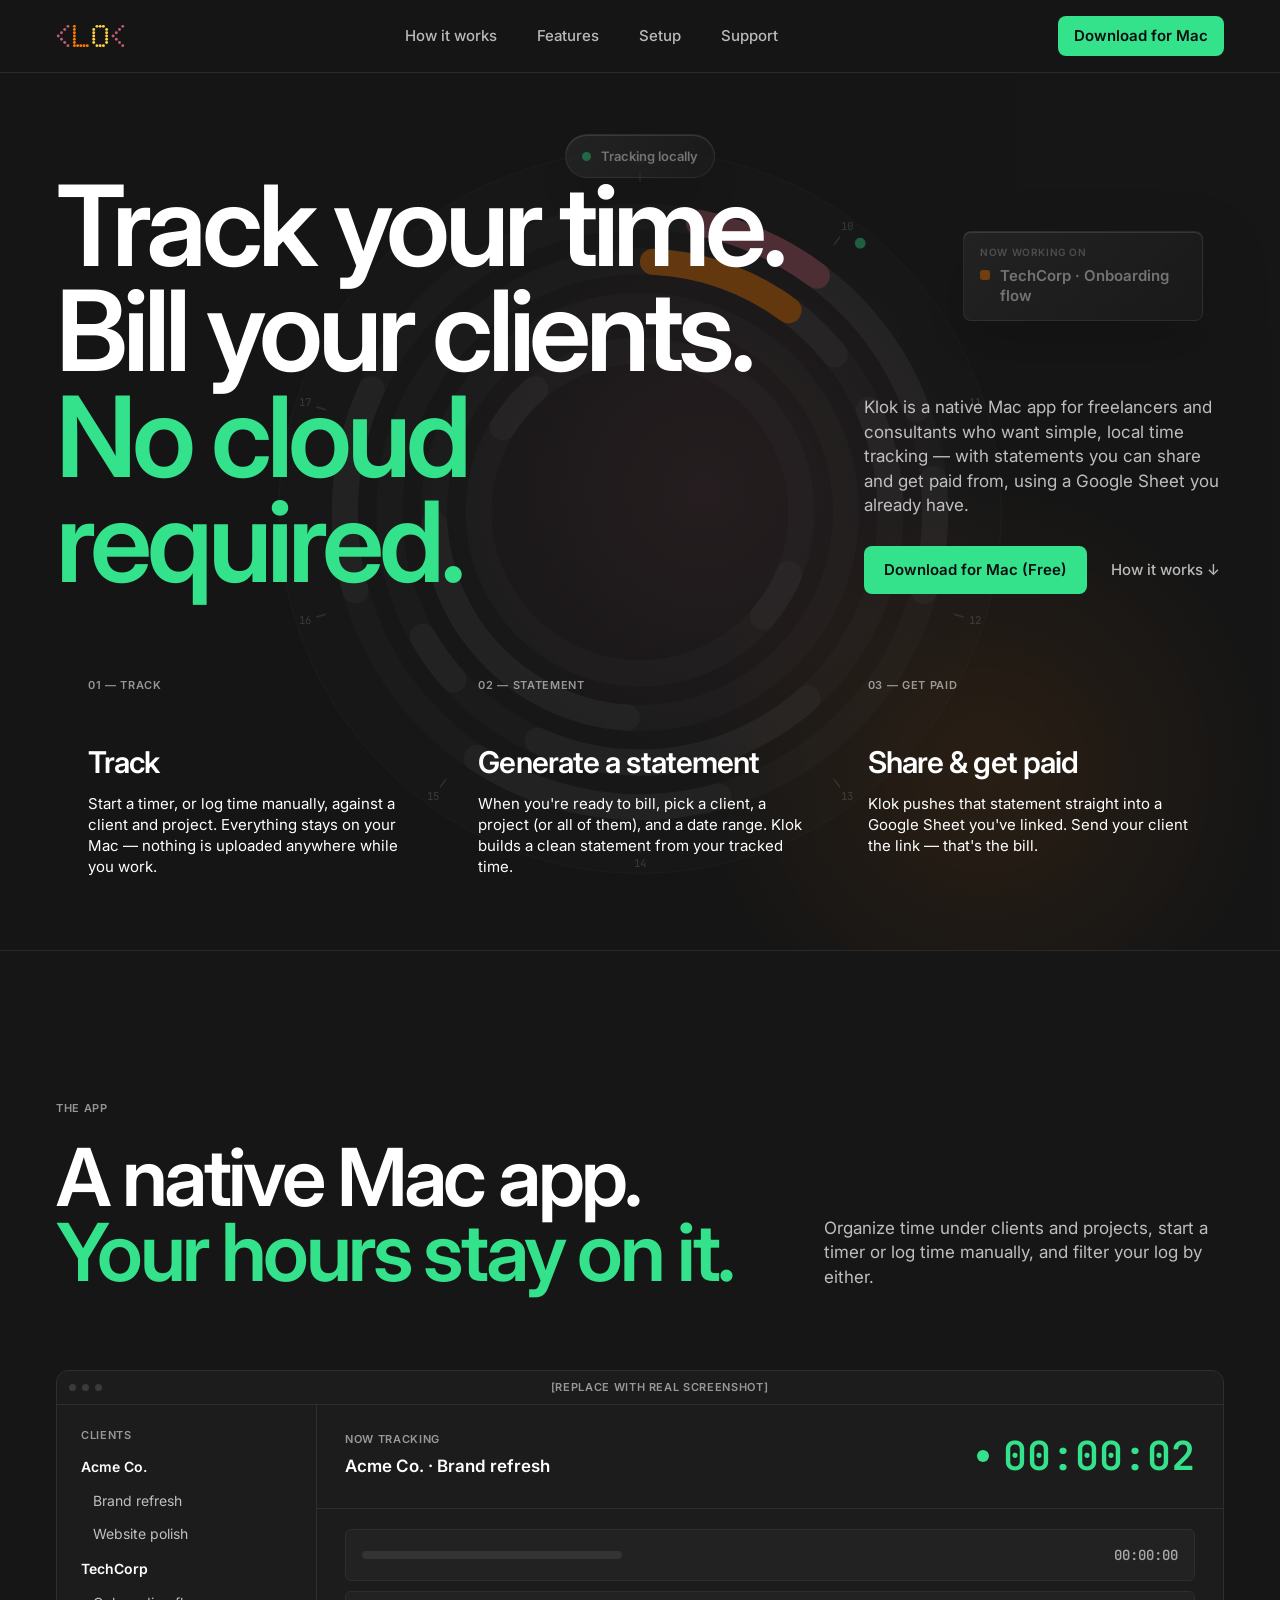
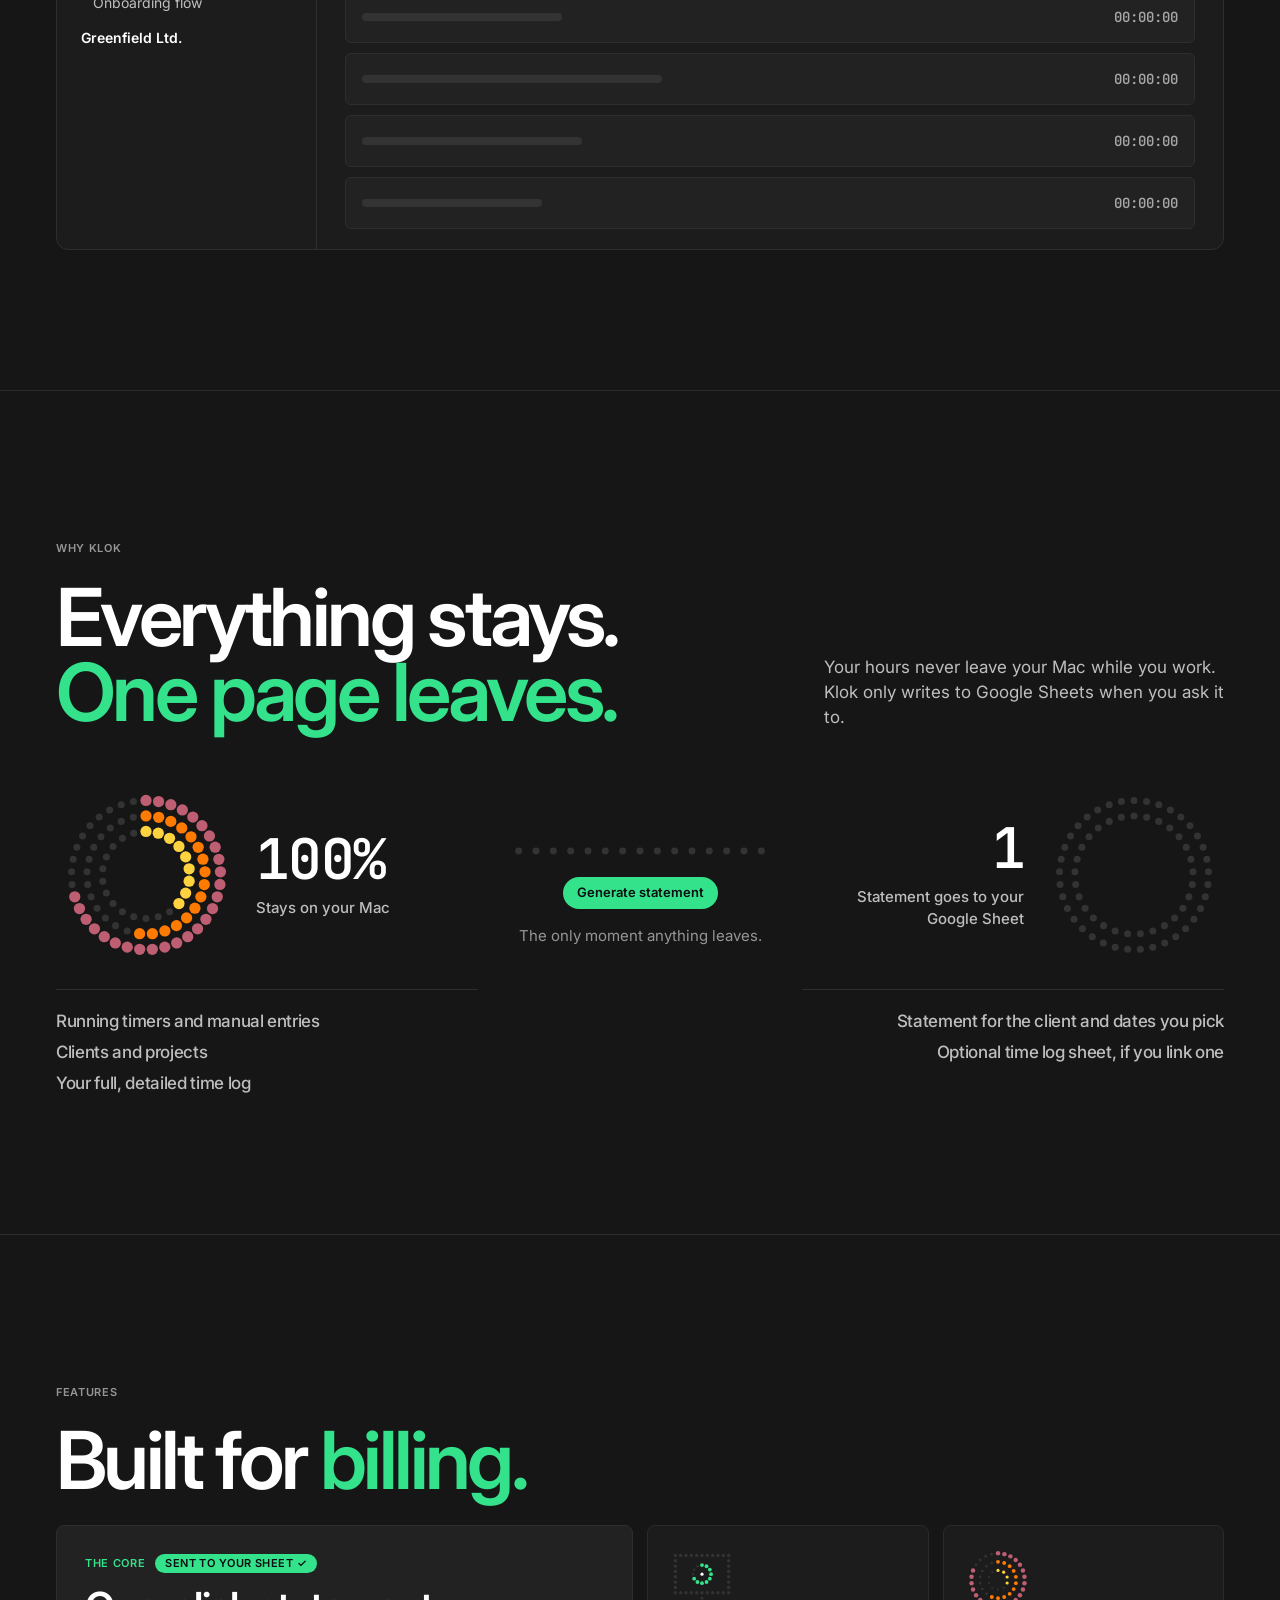
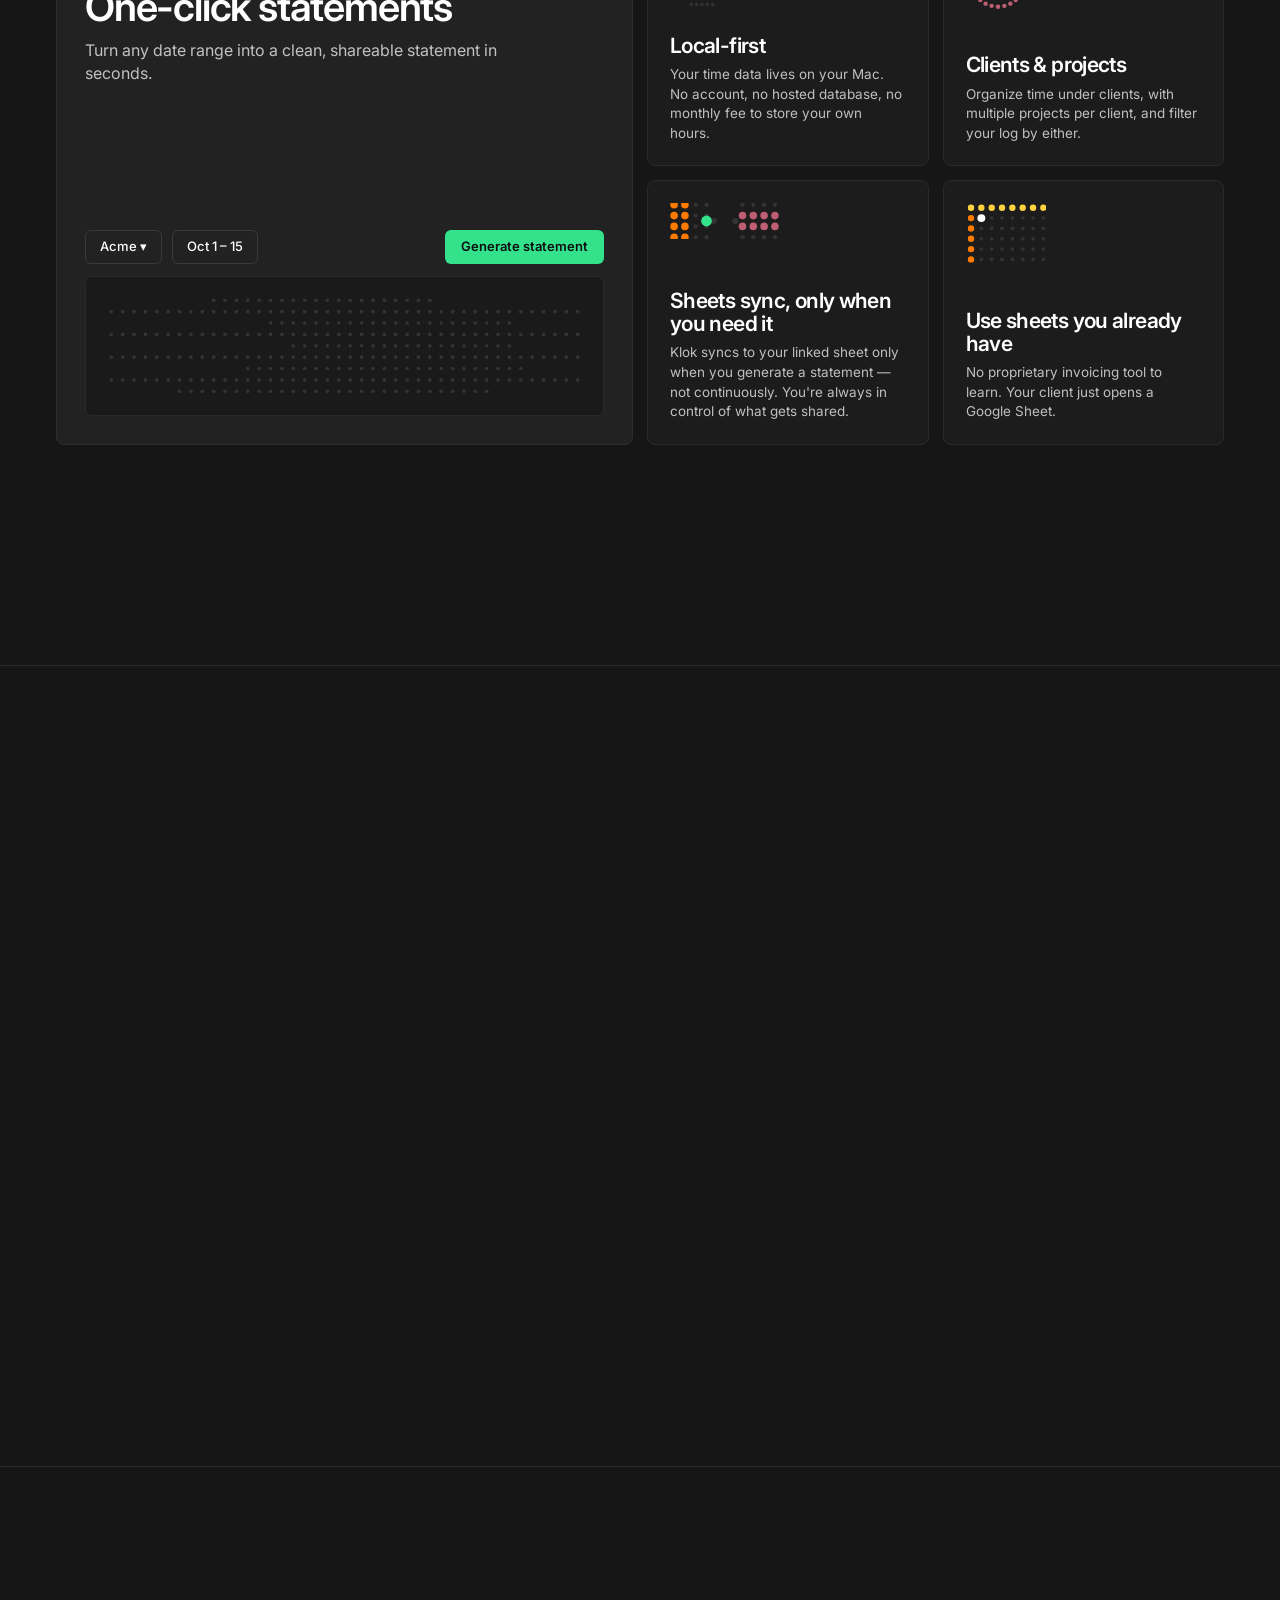
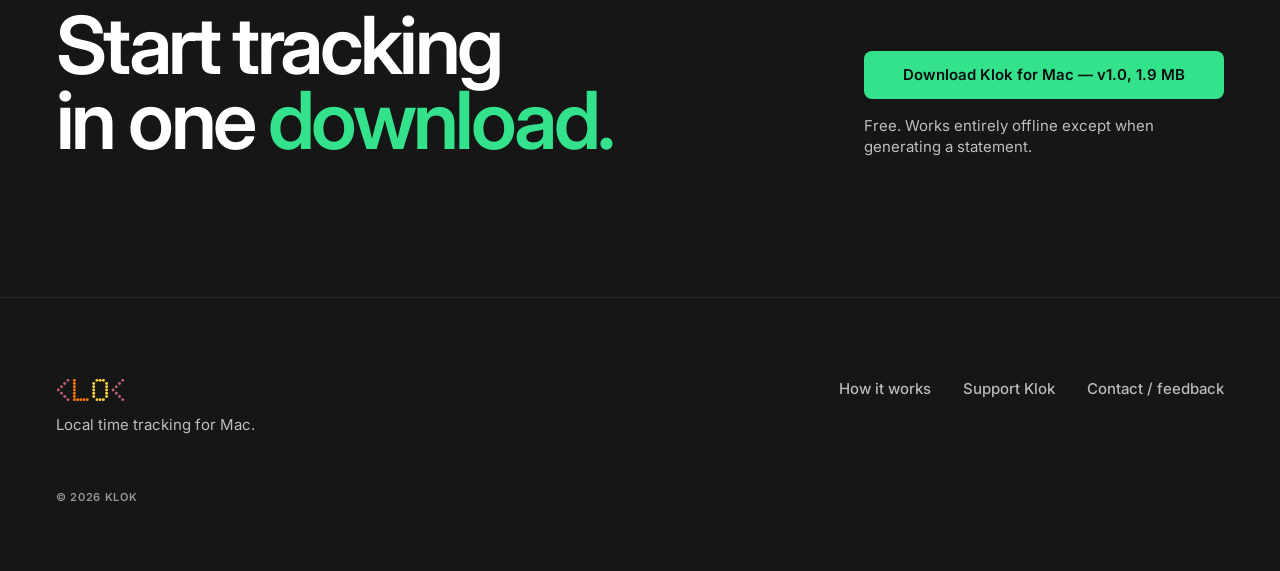
==== commit 3f299e04: "Replace Local-first card glyph with monitor + ring graphic Co-Authored-By: Claude Opus 5.5 <noreply@" ====
--- a/index.html
+++ b/index.html
@@ -329,7 +329,7 @@
           </article>
 
           <article class="bento-card reveal" style="--reveal-delay: 0.04s;">
-            <div class="bento-glyph"><svg viewBox="0 0 120 120" aria-hidden="true" focusable="false"><circle class="dot-ghost" cx="60" cy="10" r="2.6"></circle><circle class="dot-ghost" cx="72" cy="11.5" r="2.6"></circle><circle class="dot-ghost" cx="83.2" cy="15.7" r="2.6"></circle><circle class="dot-ghost" cx="93.2" cy="22.6" r="2.6"></circle><circle class="dot-ghost" cx="101.1" cy="31.6" r="2.6"></circle><circle class="dot-ghost" cx="106.8" cy="42.3" r="2.6"></circle><circle class="dot-ghost" cx="109.6" cy="54" r="2.6"></circle><circle class="dot-ghost" cx="109.6" cy="66" r="2.6"></circle><circle class="dot-ghost" cx="106.8" cy="77.7" r="2.6"></circle><circle class="dot-ghost" cx="101.1" cy="88.4" r="2.6"></circle><circle class="dot-ghost" cx="93.2" cy="97.4" r="2.6"></circle><circle class="dot-ghost" cx="83.2" cy="104.3" r="2.6"></circle><circle class="dot-ghost" cx="72" cy="108.5" r="2.6"></circle><circle class="dot-ghost" cx="60" cy="110" r="2.6"></circle><circle class="dot-ghost" cx="48" cy="108.5" r="2.6"></circle><circle class="dot-ghost" cx="36.8" cy="104.3" r="2.6"></circle><circle class="dot-ghost" cx="26.8" cy="97.4" r="2.6"></circle><circle class="dot-ghost" cx="18.9" cy="88.4" r="2.6"></circle><circle class="dot-ghost" cx="13.2" cy="77.7" r="2.6"></circle><circle class="dot-ghost" cx="10.4" cy="66" r="2.6"></circle><circle class="dot-ghost" cx="10.4" cy="54" r="2.6"></circle><circle class="dot-ghost" cx="13.2" cy="42.3" r="2.6"></circle><circle class="dot-ghost" cx="18.9" cy="31.6" r="2.6"></circle><circle class="dot-ghost" cx="26.8" cy="22.6" r="2.6"></circle><circle class="dot-ghost" cx="36.8" cy="15.7" r="2.6"></circle><circle class="dot-ghost" cx="48" cy="11.5" r="2.6"></circle><g class="bento-spin" style="animation-duration:13s;animation-timing-function:steps(26)"><circle class="dot-mint" cx="60" cy="10" r="4.2"></circle><circle class="dot-mint" cx="72" cy="11.5" r="4.2"></circle><circle class="dot-mint" cx="83.2" cy="15.7" r="4.2"></circle><circle class="dot-mint" cx="93.2" cy="22.6" r="4.2"></circle><circle class="dot-mint" cx="101.1" cy="31.6" r="4.2"></circle><circle class="dot-mint" cx="106.8" cy="42.3" r="4.2"></circle><circle class="dot-mint" cx="109.6" cy="54" r="4.2"></circle><circle class="dot-mint" cx="109.6" cy="66" r="4.2"></circle><circle class="dot-mint" cx="106.8" cy="77.7" r="4.2"></circle><circle class="dot-mint" cx="101.1" cy="88.4" r="4.2"></circle><circle class="dot-mint" cx="93.2" cy="97.4" r="4.2"></circle><circle class="dot-mint" cx="83.2" cy="104.3" r="4.2"></circle><circle class="dot-mint" cx="72" cy="108.5" r="4.2"></circle><circle class="dot-mint" cx="60" cy="110" r="4.2"></circle><circle class="dot-mint" cx="48" cy="108.5" r="4.2"></circle><circle class="dot-mint" cx="36.8" cy="104.3" r="4.2"></circle><circle class="dot-mint" cx="26.8" cy="97.4" r="4.2"></circle><circle class="dot-mint" cx="18.9" cy="88.4" r="4.2"></circle><circle class="dot-mint" cx="13.2" cy="77.7" r="4.2"></circle><circle class="dot-mint" cx="10.4" cy="66" r="4.2"></circle><circle class="dot-mint" cx="10.4" cy="54" r="4.2"></circle><circle class="dot-mint" cx="13.2" cy="42.3" r="4.2"></circle></g><circle class="dot-ghost" cx="60" cy="26" r="2.4"></circle><circle class="dot-ghost" cx="71.6" cy="28.1" r="2.4"></circle><circle class="dot-ghost" cx="81.9" cy="34" r="2.4"></circle><circle class="dot-ghost" cx="89.4" cy="43" r="2.4"></circle><circle class="dot-ghost" cx="93.5" cy="54.1" r="2.4"></circle><circle class="dot-ghost" cx="93.5" cy="65.9" r="2.4"></circle><circle class="dot-ghost" cx="89.4" cy="77" r="2.4"></circle><circle class="dot-ghost" cx="81.9" cy="86" r="2.4"></circle><circle class="dot-ghost" cx="71.6" cy="91.9" r="2.4"></circle><circle class="dot-ghost" cx="60" cy="94" r="2.4"></circle><circle class="dot-ghost" cx="48.4" cy="91.9" r="2.4"></circle><circle class="dot-ghost" cx="38.1" cy="86" r="2.4"></circle><circle class="dot-ghost" cx="30.6" cy="77" r="2.4"></circle><circle class="dot-ghost" cx="26.5" cy="65.9" r="2.4"></circle><circle class="dot-ghost" cx="26.5" cy="54.1" r="2.4"></circle><circle class="dot-ghost" cx="30.6" cy="43" r="2.4"></circle><circle class="dot-ghost" cx="38.1" cy="34" r="2.4"></circle><circle class="dot-ghost" cx="48.4" cy="28.1" r="2.4"></circle><g class="bento-spin" style="animation-duration:9s;animation-timing-function:steps(18)"><circle class="dot-mint" cx="60" cy="26" r="3.6"></circle><circle class="dot-mint" cx="71.6" cy="28.1" r="3.6"></circle><circle class="dot-mint" cx="81.9" cy="34" r="3.6"></circle><circle class="dot-mint" cx="89.4" cy="43" r="3.6"></circle><circle class="dot-mint" cx="93.5" cy="54.1" r="3.6"></circle><circle class="dot-mint" cx="93.5" cy="65.9" r="3.6"></circle><circle class="dot-mint" cx="89.4" cy="77" r="3.6"></circle><circle class="dot-mint" cx="81.9" cy="86" r="3.6"></circle><circle class="dot-mint" cx="71.6" cy="91.9" r="3.6"></circle><circle class="dot-mint" cx="60" cy="94" r="3.6"></circle><circle class="dot-mint" cx="48.4" cy="91.9" r="3.6"></circle></g><circle class="dot-ghost" cx="60" cy="42" r="2"></circle><circle class="dot-ghost" cx="70.6" cy="45.4" r="2"></circle><circle class="dot-ghost" cx="77.1" cy="54.4" r="2"></circle><circle class="dot-ghost" cx="77.1" cy="65.6" r="2"></circle><circle class="dot-ghost" cx="70.6" cy="74.6" r="2"></circle><circle class="dot-ghost" cx="60" cy="78" r="2"></circle><circle class="dot-ghost" cx="49.4" cy="74.6" r="2"></circle><circle class="dot-ghost" cx="42.9" cy="65.6" r="2"></circle><circle class="dot-ghost" cx="42.9" cy="54.4" r="2"></circle><circle class="dot-ghost" cx="49.4" cy="45.4" r="2"></circle><g class="bento-spin" style="animation-duration:5s;animation-timing-function:steps(10)"><circle class="dot-mint" cx="60" cy="42" r="3"></circle><circle class="dot-mint" cx="70.6" cy="45.4" r="3"></circle><circle class="dot-mint" cx="77.1" cy="54.4" r="3"></circle><circle class="dot-mint" cx="77.1" cy="65.6" r="3"></circle></g></svg></div>
+            <div class="bento-glyph"><svg viewBox="0 0 120 120" aria-hidden="true" focusable="false"><circle class="dot-ghost" cx="10" cy="14" r="3.2"></circle><circle class="dot-ghost" cx="20" cy="14" r="3.2"></circle><circle class="dot-ghost" cx="30" cy="14" r="3.2"></circle><circle class="dot-ghost" cx="40" cy="14" r="3.2"></circle><circle class="dot-ghost" cx="50" cy="14" r="3.2"></circle><circle class="dot-ghost" cx="60" cy="14" r="3.2"></circle><circle class="dot-ghost" cx="70" cy="14" r="3.2"></circle><circle class="dot-ghost" cx="80" cy="14" r="3.2"></circle><circle class="dot-ghost" cx="90" cy="14" r="3.2"></circle><circle class="dot-ghost" cx="100" cy="14" r="3.2"></circle><circle class="dot-ghost" cx="110" cy="14" r="3.2"></circle><circle class="dot-ghost" cx="110" cy="24" r="3.2"></circle><circle class="dot-ghost" cx="110" cy="34" r="3.2"></circle><circle class="dot-ghost" cx="110" cy="44" r="3.2"></circle><circle class="dot-ghost" cx="110" cy="54" r="3.2"></circle><circle class="dot-ghost" cx="110" cy="64" r="3.2"></circle><circle class="dot-ghost" cx="110" cy="74" r="3.2"></circle><circle class="dot-ghost" cx="110" cy="84" r="3.2"></circle><circle class="dot-ghost" cx="100" cy="84" r="3.2"></circle><circle class="dot-ghost" cx="90" cy="84" r="3.2"></circle><circle class="dot-ghost" cx="80" cy="84" r="3.2"></circle><circle class="dot-ghost" cx="70" cy="84" r="3.2"></circle><circle class="dot-ghost" cx="60" cy="84" r="3.2"></circle><circle class="dot-ghost" cx="50" cy="84" r="3.2"></circle><circle class="dot-ghost" cx="40" cy="84" r="3.2"></circle><circle class="dot-ghost" cx="30" cy="84" r="3.2"></circle><circle class="dot-ghost" cx="20" cy="84" r="3.2"></circle><circle class="dot-ghost" cx="10" cy="84" r="3.2"></circle><circle class="dot-ghost" cx="10" cy="74" r="3.2"></circle><circle class="dot-ghost" cx="10" cy="64" r="3.2"></circle><circle class="dot-ghost" cx="10" cy="54" r="3.2"></circle><circle class="dot-ghost" cx="10" cy="44" r="3.2"></circle><circle class="dot-ghost" cx="10" cy="34" r="3.2"></circle><circle class="dot-ghost" cx="10" cy="24" r="3.2"></circle><g class="bento-spin" style="transform-origin:60px 49px;animation-duration:6s;animation-timing-function:steps(12)"><circle class="dot-mint" cx="60.0" cy="32.0" r="3.6"></circle><circle class="dot-mint" cx="68.5" cy="34.3" r="3.6"></circle><circle class="dot-mint" cx="74.7" cy="40.5" r="3.6"></circle><circle class="dot-mint" cx="77.0" cy="49.0" r="3.6"></circle><circle class="dot-mint" cx="74.7" cy="57.5" r="3.6"></circle><circle class="dot-mint" cx="68.5" cy="63.7" r="3.6"></circle><circle class="dot-mint" cx="60.0" cy="66.0" r="3.6"></circle><circle class="dot-mint" cx="51.5" cy="63.7" r="3.6"></circle><circle class="dot-mint" cx="45.3" cy="57.5" r="3.6"></circle><circle class="dot-ghost" cx="43.0" cy="49.0" r="2.2"></circle><circle class="dot-ghost" cx="45.3" cy="40.5" r="2.2"></circle><circle class="dot-ghost" cx="51.5" cy="34.3" r="2.2"></circle></g><circle class="dot-white" cx="60.0" cy="49.0" r="3"></circle><circle class="dot-ghost" cx="60.0" cy="94.0" r="2.6"></circle><circle class="dot-ghost" cx="40.0" cy="106.0" r="3.2"></circle><circle class="dot-ghost" cx="50.0" cy="106.0" r="3.2"></circle><circle class="dot-ghost" cx="60.0" cy="106.0" r="3.2"></circle><circle class="dot-ghost" cx="70.0" cy="106.0" r="3.2"></circle><circle class="dot-ghost" cx="80.0" cy="106.0" r="3.2"></circle></svg></div>
             <div>
               <h3 class="bento-title">Local-first</h3>
               <p class="bento-copy">Your time data lives on your Mac. No account, no hosted database, no monthly fee to store your own hours.</p>
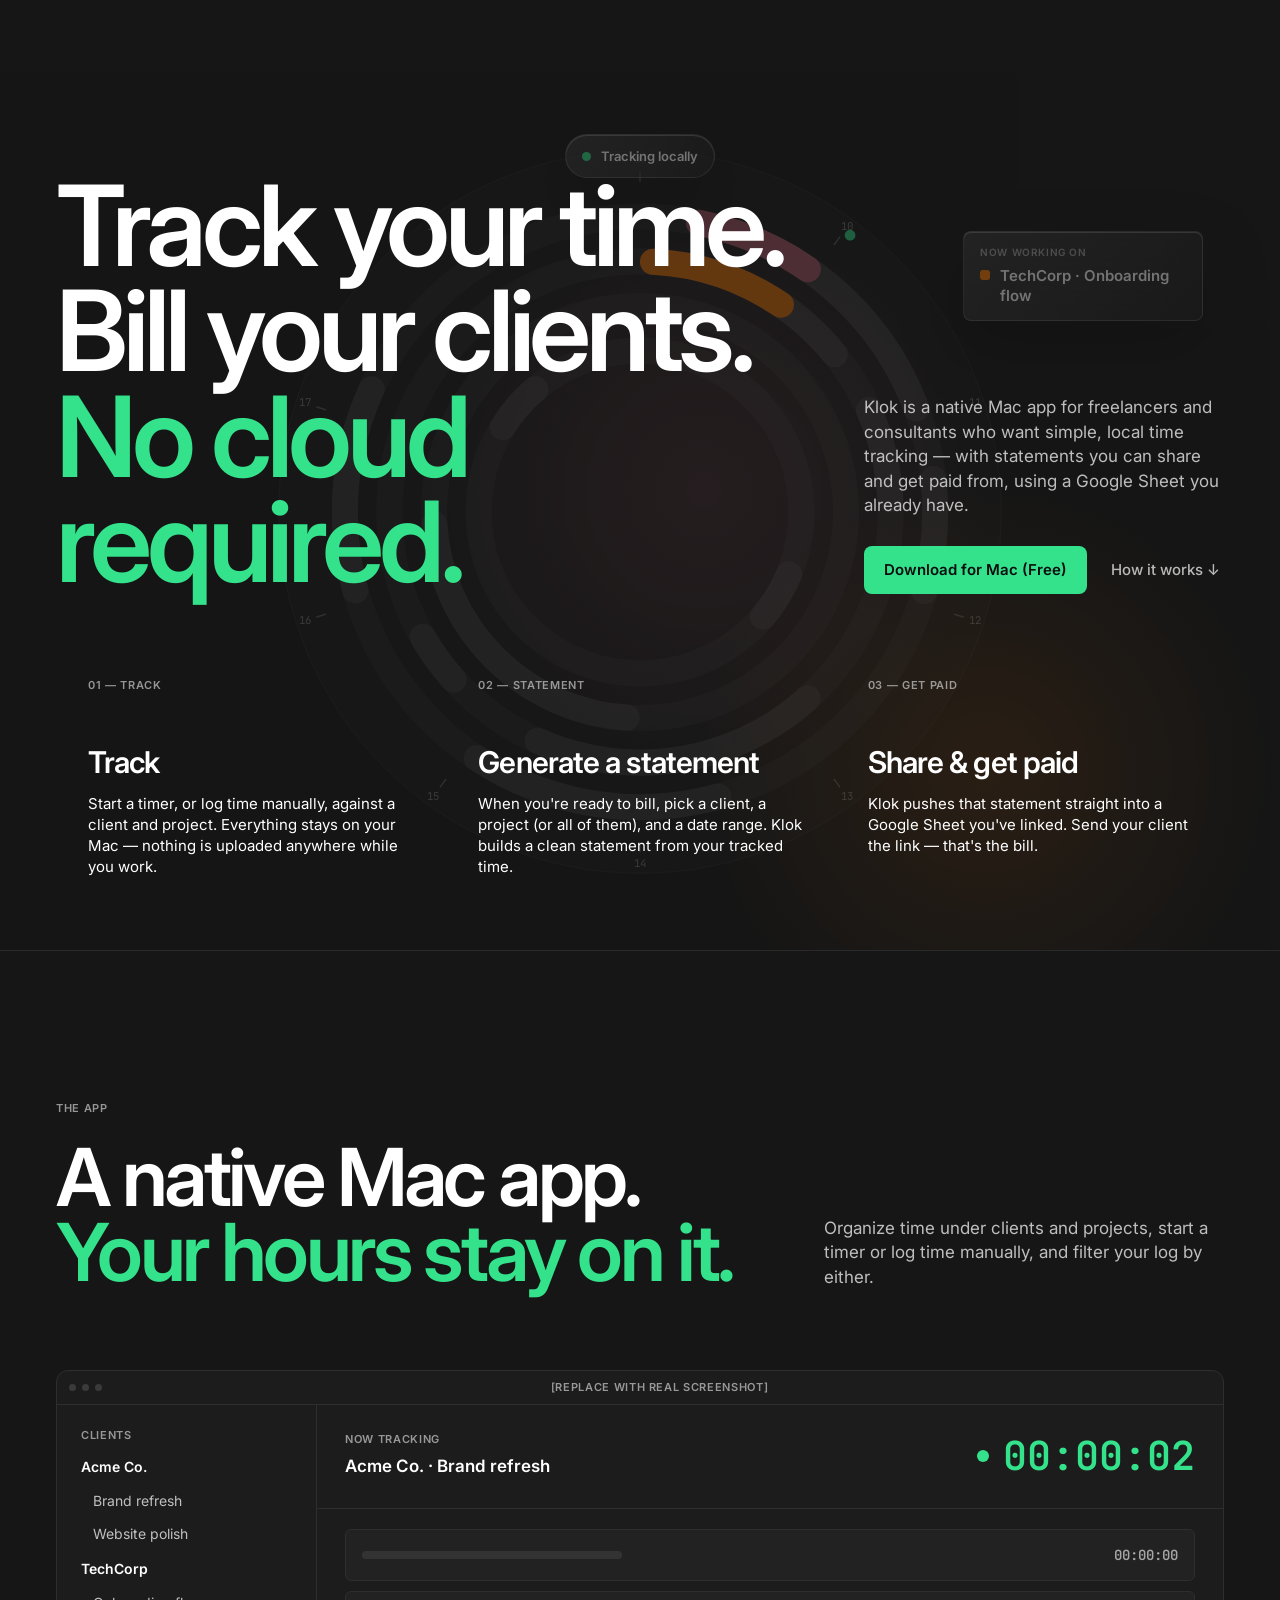
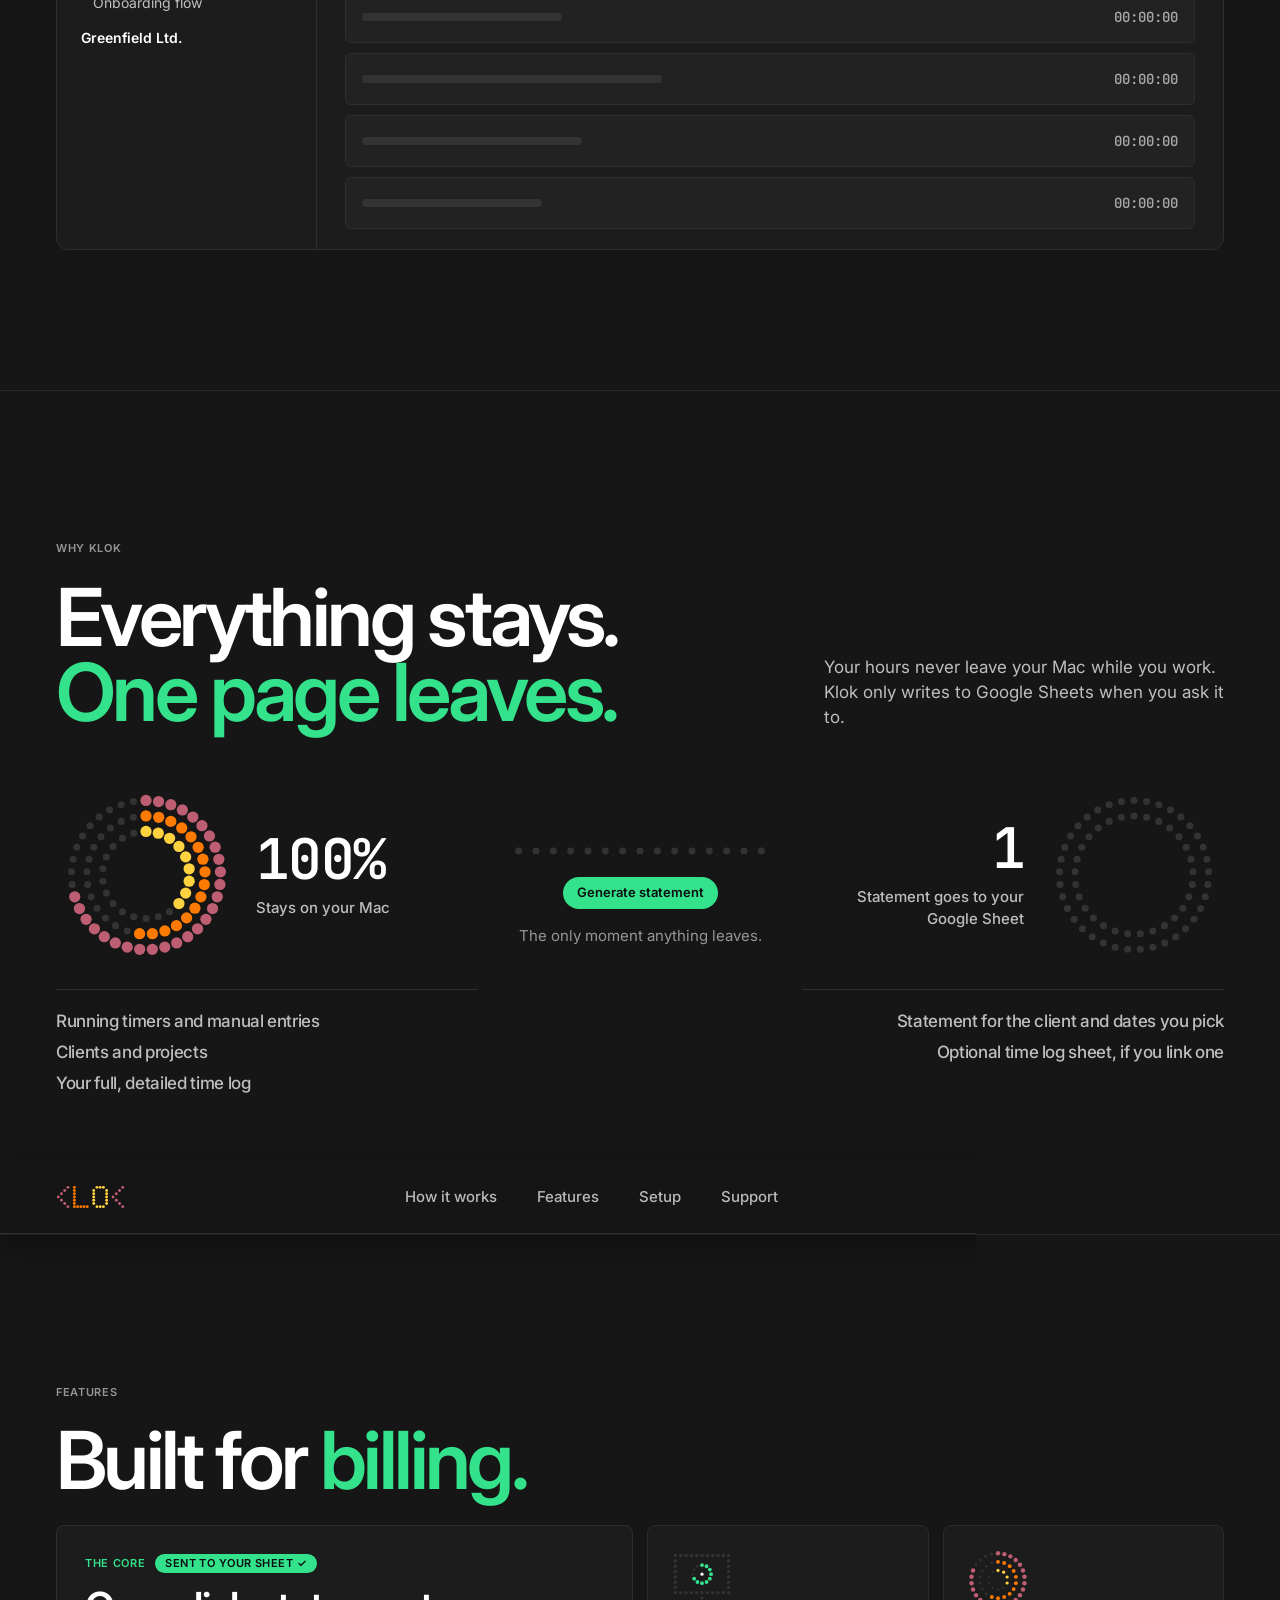
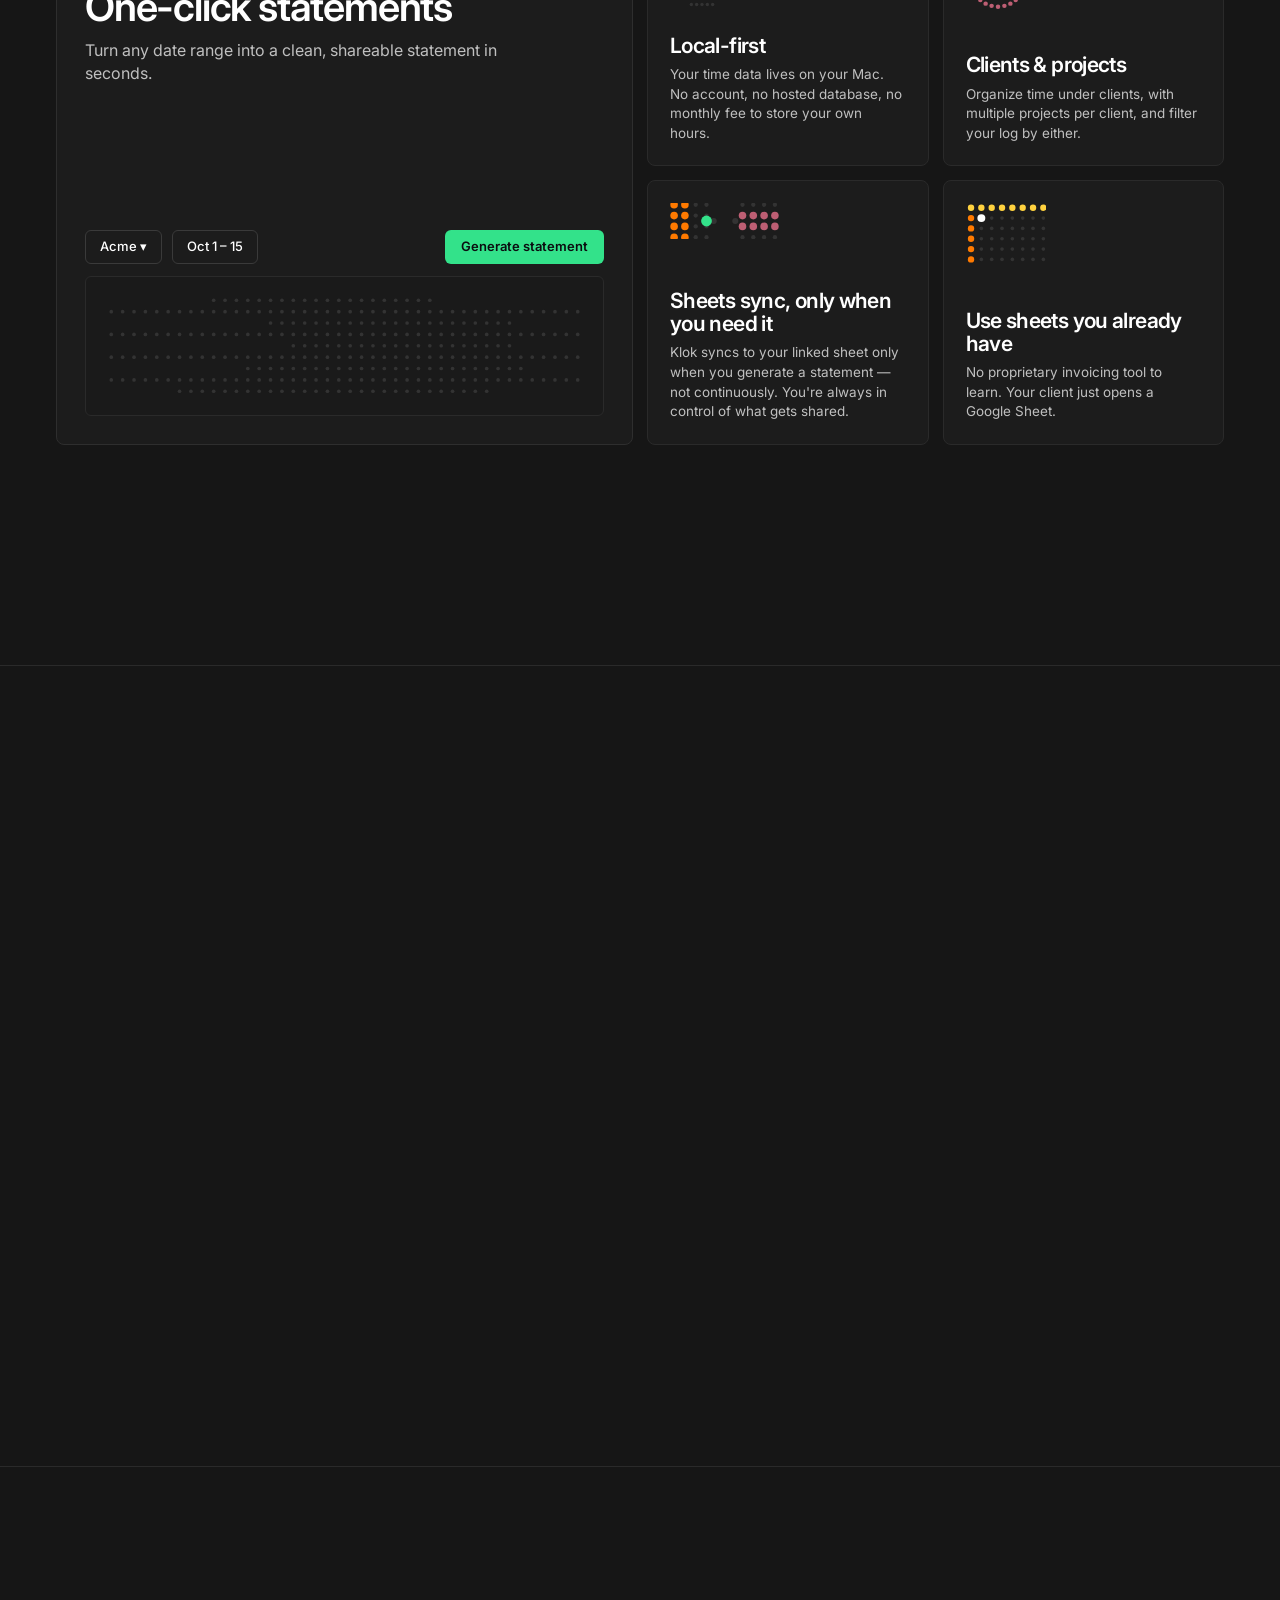
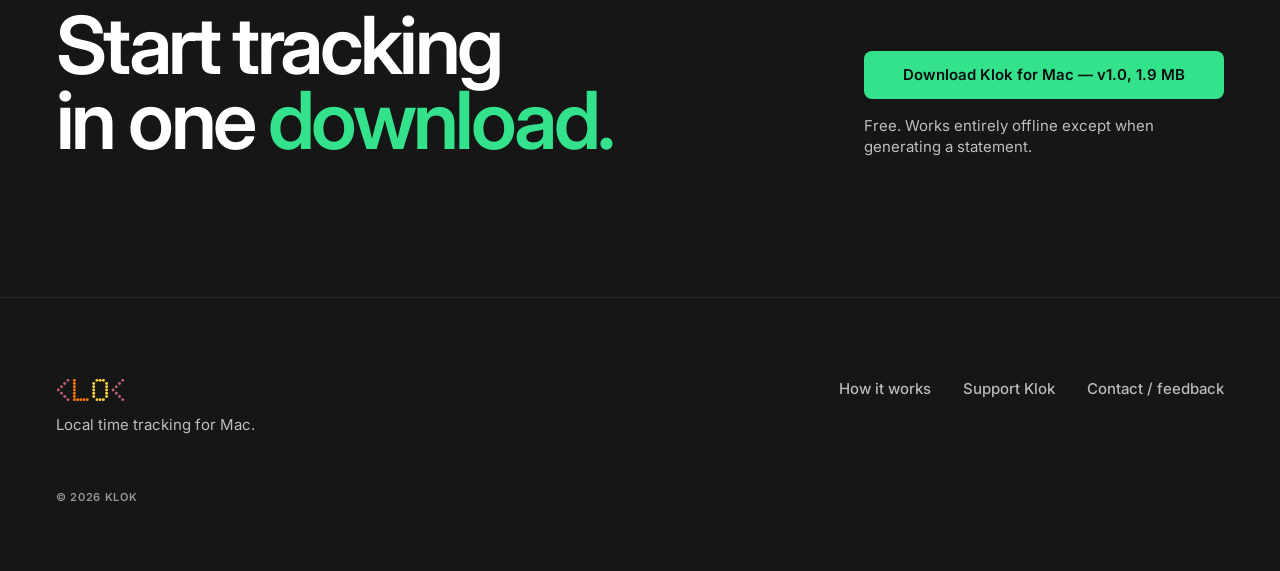
==== commit 1e571240: "Move hero statement link onto its own row Co-Authored-By: Claude Opus 5.5 <noreply@anthropic.com>" ====
--- a/index.html
+++ b/index.html
@@ -135,8 +135,9 @@
               <span class="mono hero-chip-label" id="hero-client-label">Now working on</span>
               <span class="hero-chip-who-row" id="hero-client-row">
                 <span class="hero-chip-who-dot" id="hero-who-dot"></span>
-                <span id="hero-who-name">Acme Co. &middot; Brand refresh</span><span class="hero-chip-highlight" id="hero-client-suffix"></span>
+                <span id="hero-who-name">Acme Co. &middot; Brand refresh</span>
               </span>
+              <span class="hero-chip-link" id="hero-client-suffix"></span>
             </div>
           </div>
       </div>
--- a/css/styles.css
+++ b/css/styles.css
@@ -739,8 +739,21 @@
   transition: background-color 0.25s;
 }
 
-.hero-chip-highlight {
+/* Statement state: the "sent to your Sheet" link sits on its own row
+   under the client name, split off by a hairline. Hidden while empty. */
+.hero-chip-link {
+  margin-top: 2px;
+  padding-top: 10px;
+  border-top: 1px solid rgba(255, 255, 255, 0.12);
+  font-size: 13px;
+  font-weight: 600;
+  line-height: 1.35;
   color: var(--color-mint);
+  transition: opacity 0.2s;
+}
+
+.hero-chip-link:empty {
+  display: none;
 }
 
 .hero-chip--who.is-statement {
@@ -1292,7 +1305,7 @@
 }
 
 .bento-card--core {
-  background: var(--color-surface-raised);
+  background: var(--color-surface);
   border-color: var(--color-border-strong);
   padding: var(--spacing-28);
   gap: 18px;
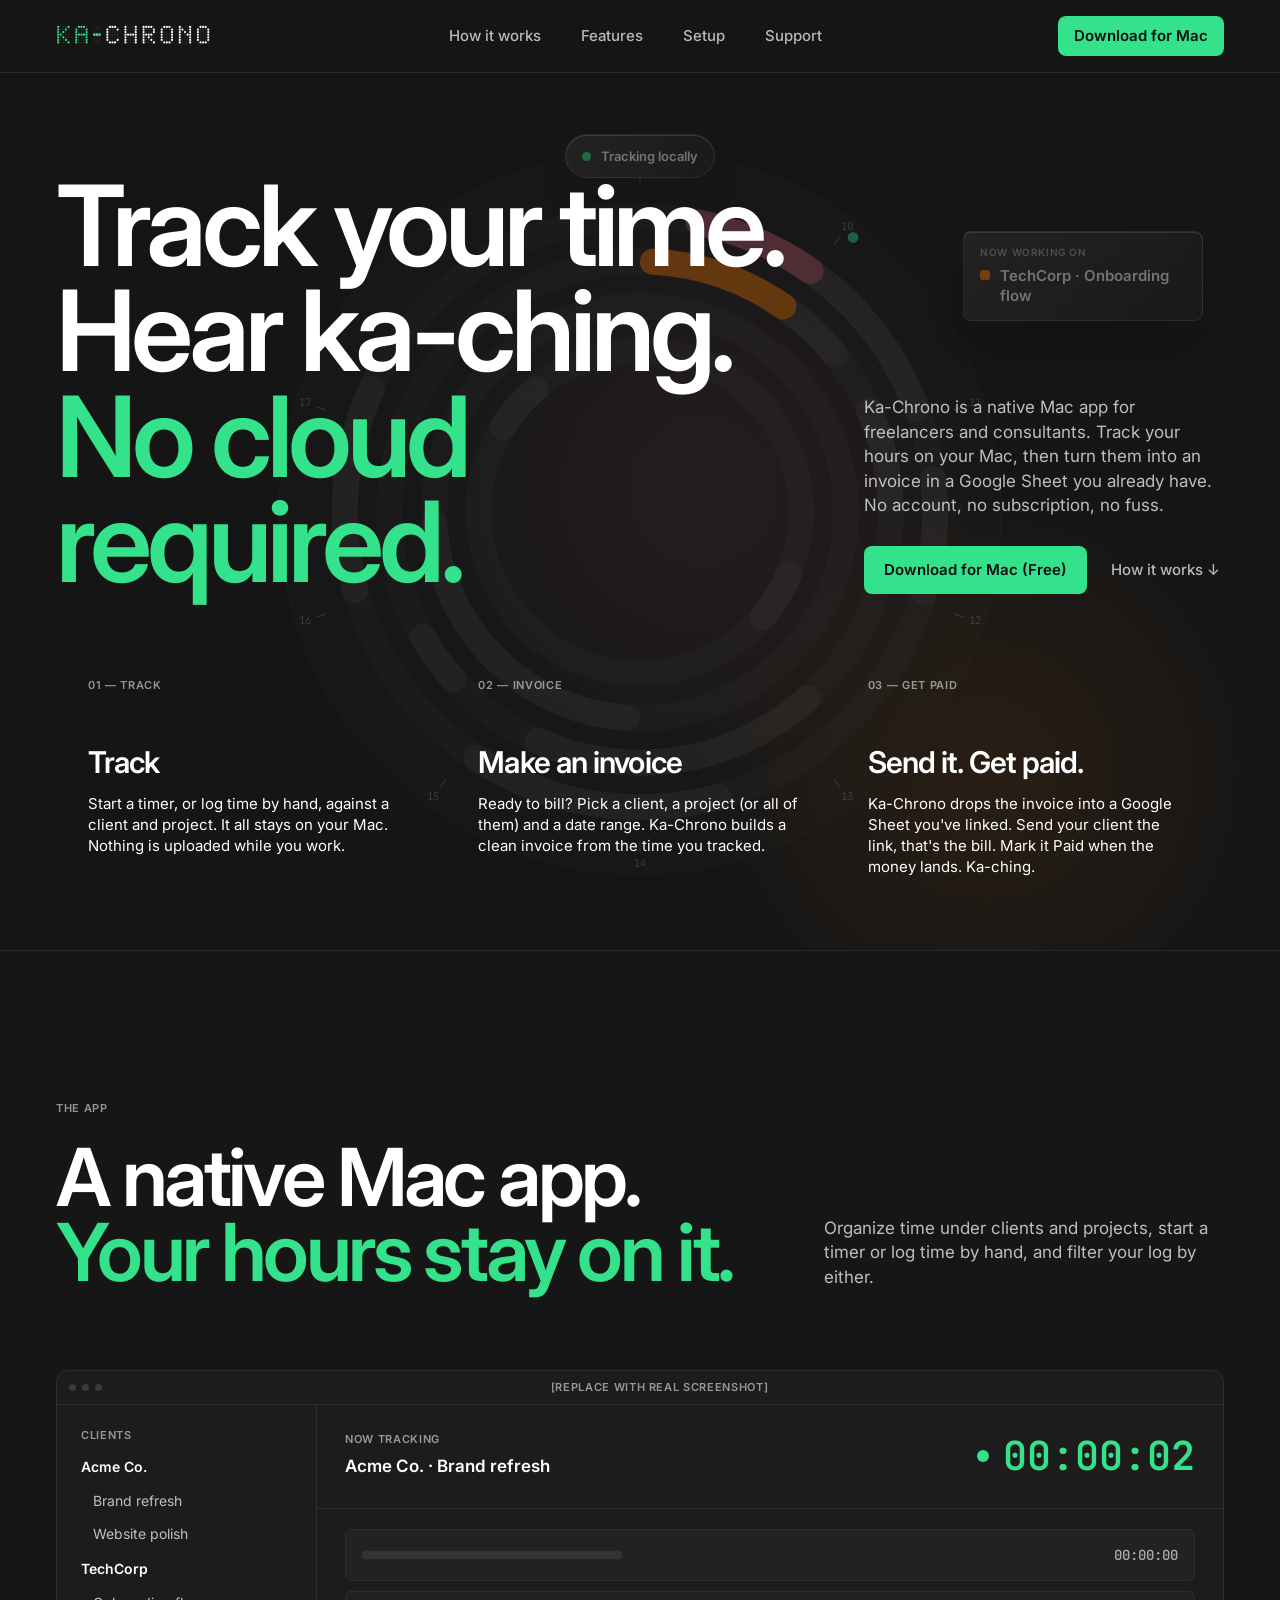
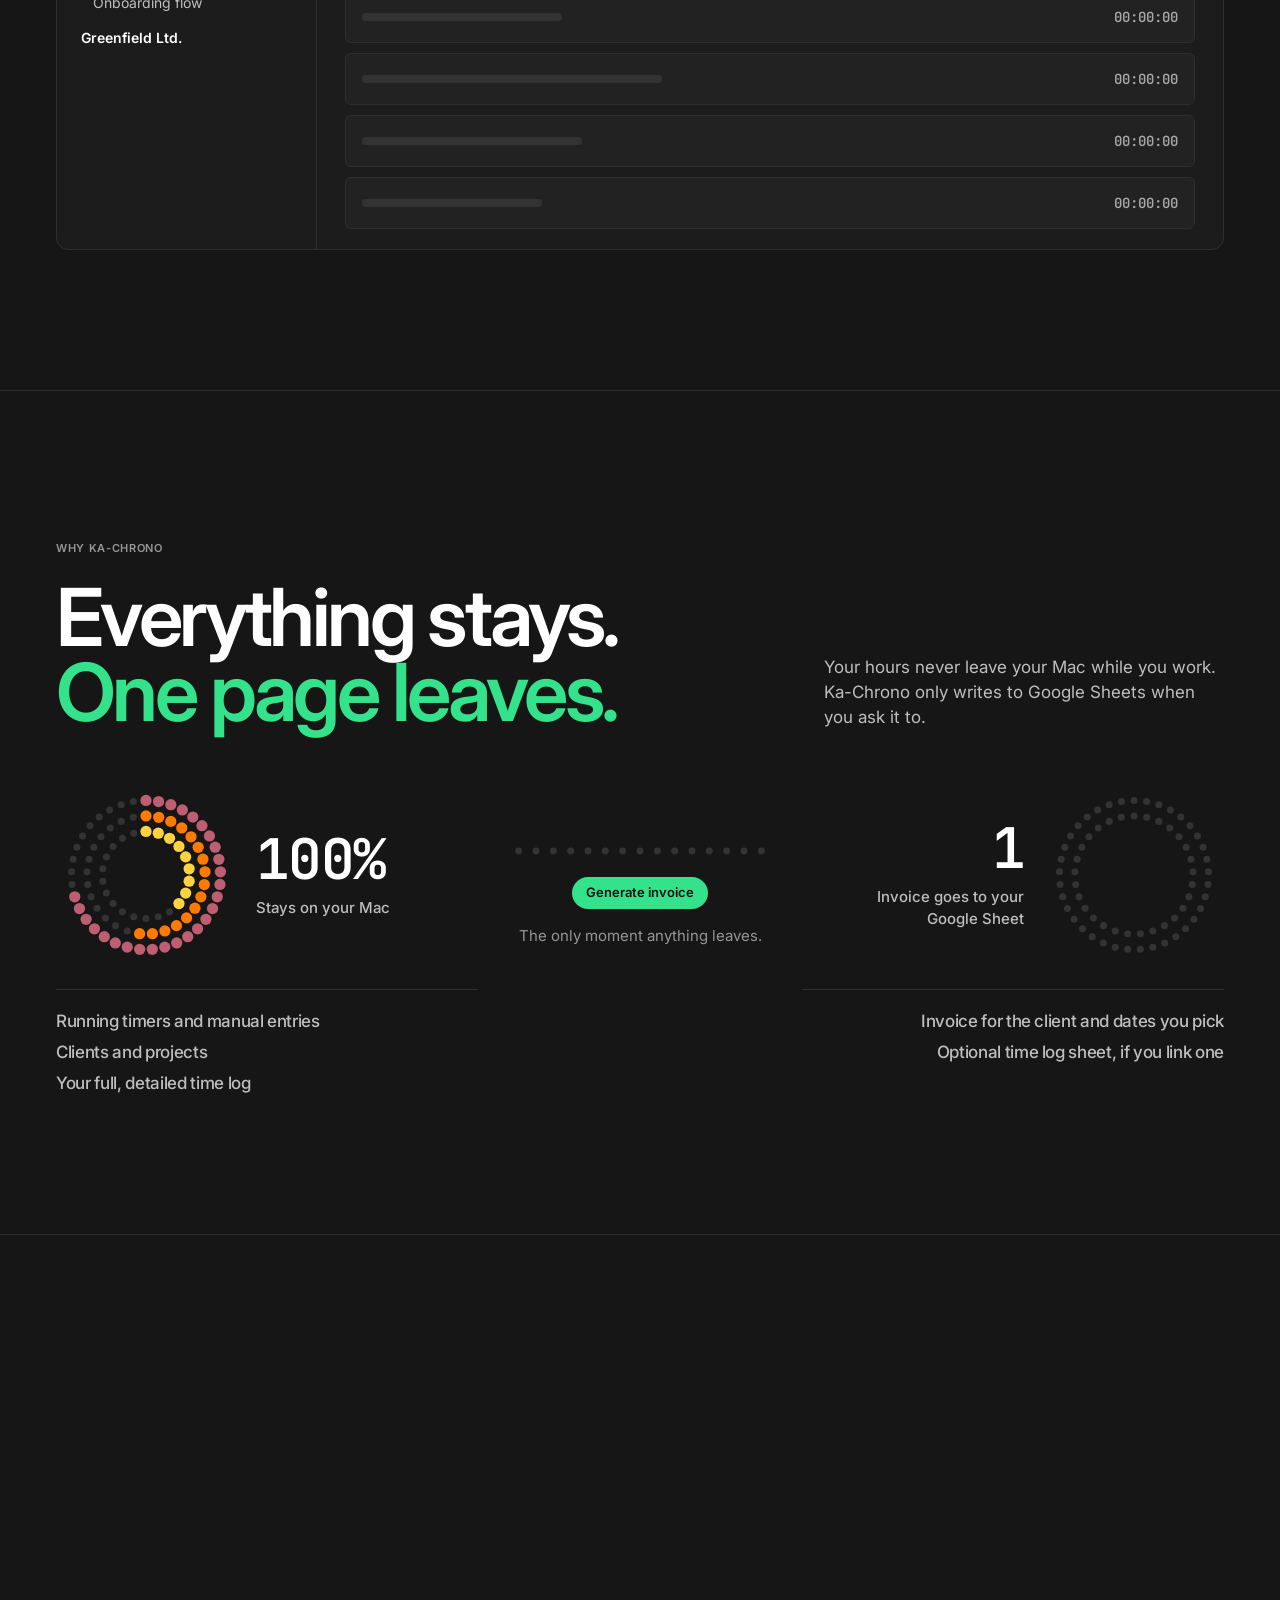
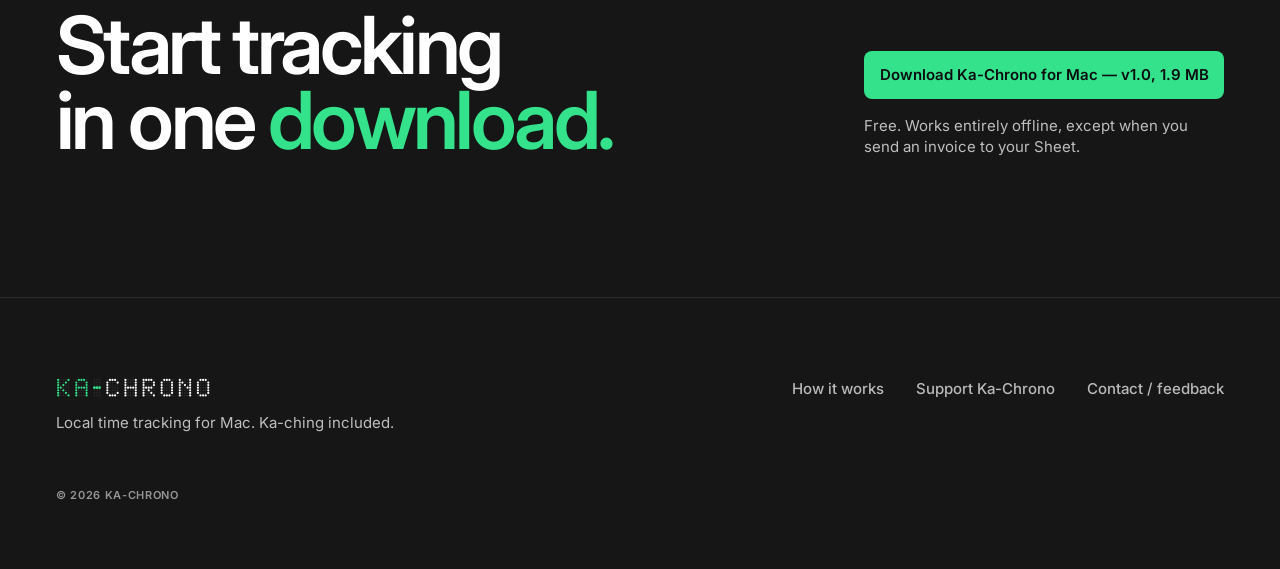
==== commit 82e14d10: "Rebrand site from Klok to Ka-Chrono - New dot-matrix wordmark, favicons, OG image and manifest (asse" ====
--- a/index.html
+++ b/index.html
@@ -1,5 +1,5 @@
 <!--
-  Klok — Marketing landing page (Option C — dark + colour blocks)
+  Ka-Chrono — Marketing landing page (Option C — dark + colour blocks)
 
   Rebuilt to match the design reference "Option C — dark + colour blocks"
   (a fixed 1440px design-tool mockup, /private/tmp/.../scratchpad/option-c/
@@ -20,20 +20,20 @@
 <head>
   <meta charset="UTF-8" />
   <meta name="viewport" content="width=device-width, initial-scale=1.0" />
-  <title>Klok — Track your time. Bill your clients. No cloud required.</title>
-  <meta name="description" content="Klok is a native Mac app for freelancers and consultants who want simple, local time tracking — with statements you can share and get paid from, using a Google Sheet you already have." />
+  <title>Ka-Chrono — Track your time. Hear ka-ching. No cloud required.</title>
+  <meta name="description" content="Ka-Chrono is a native Mac app for freelancers and consultants: simple, local time tracking, plus invoices you can share and get paid from, in a Google Sheet you already have." />
 
   <meta property="og:type" content="website" />
-  <meta property="og:title" content="Klok — Track your time. Bill your clients. No cloud required." />
-  <meta property="og:description" content="Klok is a native Mac app for freelancers and consultants who want simple, local time tracking — with statements you can share and get paid from, using a Google Sheet you already have." />
-  <meta property="og:image" content="assets/klok-brand/web/og-image-1200x630.png" />
+  <meta property="og:title" content="Ka-Chrono — Track your time. Hear ka-ching. No cloud required." />
+  <meta property="og:description" content="Ka-Chrono is a native Mac app for freelancers and consultants: simple, local time tracking, plus invoices you can share and get paid from, in a Google Sheet you already have." />
+  <meta property="og:image" content="assets/kachrono-brand/web/og-image.png" />
   <meta name="twitter:card" content="summary_large_image" />
 
-  <!-- Icon set: assets/klok-brand/web/ (see assets/klok-brand/web/head-snippet.html) -->
-  <link rel="icon" href="assets/klok-brand/web/favicon.ico" sizes="48x48" />
-  <link rel="icon" href="assets/klok-brand/web/favicon.svg" type="image/svg+xml" />
-  <link rel="apple-touch-icon" href="assets/klok-brand/web/apple-touch-icon.png" />
-  <link rel="manifest" href="assets/klok-brand/web/site.webmanifest" />
+  <!-- Icon set: assets/kachrono-brand/web/ -->
+  <link rel="icon" href="assets/kachrono-brand/web/favicon.ico" sizes="48x48" />
+  <link rel="icon" href="assets/kachrono-brand/web/favicon.svg" type="image/svg+xml" />
+  <link rel="apple-touch-icon" href="assets/kachrono-brand/web/apple-touch-icon.png" />
+  <link rel="manifest" href="assets/kachrono-brand/web/site.webmanifest" />
   <meta name="theme-color" content="#121212" />
 
   <link rel="preconnect" href="https://fonts.googleapis.com" />
@@ -49,8 +49,8 @@
   <!-- ============ Nav ============ -->
   <nav class="nav" id="site-nav" aria-label="Main">
     <div class="container nav-inner">
-      <a href="#" class="nav-logo" aria-label="Klok home">
-        <img class="wordmark" src="assets/klok-brand/wordmark/klok-wordmark-compact.svg" width="69" height="24" alt="" />
+      <a href="#" class="nav-logo" aria-label="Ka-Chrono home">
+        <img class="wordmark" src="assets/kachrono-brand/wordmark/ka-chrono-wordmark.svg" width="157" height="22" alt="" />
       </a>
       <div class="nav-links">
         <a href="#how" class="btn-ghost">How it works</a>
@@ -58,7 +58,7 @@
         <a href="#setup" class="btn-ghost">Setup</a>
         <a href="donate.html" class="btn-ghost">Support</a>
       </div>
-      <a href="downloads/Klok.dmg" download class="btn-primary btn-primary--sm">Download for Mac</a>
+      <a href="downloads/Ka-Chrono.dmg" download class="btn-primary btn-primary--sm">Download for Mac</a>
     </div>
   </nav>
 
@@ -144,11 +144,11 @@
 
       <header class="hero" id="hero">
         <div class="container hero-inner">
-          <h1 class="h hero-heading">Track your time.<br />Bill your clients.<br /><span class="accent">No cloud required.</span></h1>
+          <h1 class="h hero-heading">Track your time.<br />Hear <span class="nowrap">ka-ching.</span><br /><span class="accent">No cloud required.</span></h1>
           <div class="hero-aside">
-            <p class="lede">Klok is a native Mac app for freelancers and consultants who want simple, local time tracking — with statements you can share and get paid from, using a Google Sheet you already have.</p>
+            <p class="lede">Ka-Chrono is a native Mac app for freelancers and consultants. Track your hours on your Mac, then turn them into an invoice in a Google Sheet you already have. No account, no subscription, no fuss.</p>
             <div class="hero-actions">
-              <a class="btn-primary" href="downloads/Klok.dmg" download>Download for Mac (Free)</a>
+              <a class="btn-primary" href="downloads/Ka-Chrono.dmg" download>Download for Mac (Free)</a>
               <a class="btn-ghost" href="#how">How it works &darr;</a>
             </div>
           </div>
@@ -163,16 +163,16 @@
         </div>
         <div>
           <p class="colorblock-title">Track</p>
-          <p class="colorblock-copy">Start a timer, or log time manually, against a client and project. Everything stays on your Mac — nothing is uploaded anywhere while you work.</p>
+          <p class="colorblock-copy">Start a timer, or log time by hand, against a client and project. It all stays on your Mac. Nothing is uploaded while you work.</p>
         </div>
       </div>
       <div class="colorblock reveal" style="--reveal-delay: 0.08s;">
         <div class="colorblock-top">
-          <span class="mono">02 &mdash; Statement</span>
+          <span class="mono">02 &mdash; Invoice</span>
         </div>
         <div>
-          <p class="colorblock-title">Generate a statement</p>
-          <p class="colorblock-copy">When you're ready to bill, pick a client, a project (or all of them), and a date range. Klok builds a clean statement from your tracked time.</p>
+          <p class="colorblock-title">Make an invoice</p>
+          <p class="colorblock-copy">Ready to bill? Pick a client, a project (or all of them) and a date range. Ka-Chrono builds a clean invoice from the time you tracked.</p>
         </div>
       </div>
       <div class="colorblock reveal" style="--reveal-delay: 0.16s;">
@@ -180,8 +180,8 @@
           <span class="mono">03 &mdash; Get paid</span>
         </div>
         <div>
-          <p class="colorblock-title">Share &amp; get paid</p>
-          <p class="colorblock-copy">Klok pushes that statement straight into a Google Sheet you've linked. Send your client the link — that's the bill.</p>
+          <p class="colorblock-title">Send it. Get paid.</p>
+          <p class="colorblock-copy">Ka-Chrono drops the invoice into a Google Sheet you've linked. Send your client the link, that's the bill. Mark it Paid when the money lands. Ka-ching.</p>
         </div>
       </div>
       </section>
@@ -194,7 +194,7 @@
           <p class="mono reveal">The app</p>
           <h2 class="h reveal" style="--reveal-delay: 0.08s;">A native Mac app.<br /><span class="accent">Your hours stay on it.</span></h2>
         </div>
-        <p class="lede split-head-aside reveal" style="--reveal-delay: 0.16s;">Organize time under clients and projects, start a timer or log time manually, and filter your log by either.</p>
+        <p class="lede split-head-aside reveal" style="--reveal-delay: 0.16s;">Organize time under clients and projects, start a timer or log time by hand, and filter your log by either.</p>
       </div>
 
       <div class="container">
@@ -244,13 +244,13 @@
     </section>
 
     <!-- ============ Why Klok: no cloud required ============ -->
-    <section class="section section--divider" id="why-klok" aria-label="Why Klok">
+    <section class="section section--divider" id="why-klok" aria-label="Why Ka-Chrono">
       <div class="container split-head">
         <div class="split-head-main">
-          <p class="mono reveal">Why Klok</p>
+          <p class="mono reveal">Why Ka-Chrono</p>
           <h2 class="h reveal" style="--reveal-delay: 0.08s;">Everything stays.<br /><span class="accent">One page leaves.</span></h2>
         </div>
-        <p class="lede split-head-aside reveal" style="--reveal-delay: 0.16s;">Your hours never leave your Mac while you work. Klok only writes to Google Sheets when you ask it to.</p>
+        <p class="lede split-head-aside reveal" style="--reveal-delay: 0.16s;">Your hours never leave your Mac while you work. Ka-Chrono only writes to Google Sheets when you ask it to.</p>
       </div>
 
       <div class="container transfer-grid reveal" style="--reveal-delay: 0.24s;">
@@ -273,7 +273,7 @@
 
         <div class="transfer-center">
           <svg class="transfer-track" viewBox="0 0 300 20" aria-hidden="true"><circle cx="10.0" cy="10.0" r="4.0" class="dot-ghost"></circle><circle cx="30.0" cy="10.0" r="4.0" class="dot-ghost"></circle><circle cx="50.0" cy="10.0" r="4.0" class="dot-ghost"></circle><circle cx="70.0" cy="10.0" r="4.0" class="dot-ghost"></circle><circle cx="90.0" cy="10.0" r="4.0" class="dot-ghost"></circle><circle cx="110.0" cy="10.0" r="4.0" class="dot-ghost"></circle><circle cx="130.0" cy="10.0" r="4.0" class="dot-ghost"></circle><circle cx="150.0" cy="10.0" r="4.0" class="dot-ghost"></circle><circle cx="170.0" cy="10.0" r="4.0" class="dot-ghost"></circle><circle cx="190.0" cy="10.0" r="4.0" class="dot-ghost"></circle><circle cx="210.0" cy="10.0" r="4.0" class="dot-ghost"></circle><circle cx="230.0" cy="10.0" r="4.0" class="dot-ghost"></circle><circle cx="250.0" cy="10.0" r="4.0" class="dot-ghost"></circle><circle cx="270.0" cy="10.0" r="4.0" class="dot-ghost"></circle><circle cx="290.0" cy="10.0" r="4.0" class="dot-ghost"></circle><circle class="dot-mint why-anim" style="animation-name:why-b0" cx="10" cy="10" r="7"></circle><circle class="dot-mint why-anim" style="animation-name:why-b1" cx="30" cy="10" r="7"></circle><circle class="dot-mint why-anim" style="animation-name:why-b2" cx="50" cy="10" r="7"></circle><circle class="dot-mint why-anim" style="animation-name:why-b3" cx="70" cy="10" r="7"></circle><circle class="dot-mint why-anim" style="animation-name:why-b4" cx="90" cy="10" r="7"></circle><circle class="dot-mint why-anim" style="animation-name:why-b5" cx="110" cy="10" r="7"></circle><circle class="dot-mint why-anim" style="animation-name:why-b6" cx="130" cy="10" r="7"></circle><circle class="dot-mint why-anim" style="animation-name:why-b7" cx="150" cy="10" r="7"></circle><circle class="dot-mint why-anim" style="animation-name:why-b8" cx="170" cy="10" r="7"></circle><circle class="dot-mint why-anim" style="animation-name:why-b9" cx="190" cy="10" r="7"></circle><circle class="dot-mint why-anim" style="animation-name:why-b10" cx="210" cy="10" r="7"></circle><circle class="dot-mint why-anim" style="animation-name:why-b11" cx="230" cy="10" r="7"></circle><circle class="dot-mint why-anim" style="animation-name:why-b12" cx="250" cy="10" r="7"></circle><circle class="dot-mint why-anim" style="animation-name:why-b13" cx="270" cy="10" r="7"></circle><circle class="dot-mint why-anim" style="animation-name:why-b14" cx="290" cy="10" r="7"></circle></svg>
-          <span class="transfer-pill">Generate statement</span>
+          <span class="transfer-pill">Generate invoice</span>
           <span class="small transfer-caption">The only moment anything leaves.</span>
         </div>
 
@@ -282,12 +282,12 @@
             <svg class="transfer-ring" viewBox="0 0 512 512" aria-hidden="true"><circle cx="256.0" cy="44.0" r="10.0" class="dot-ghost"></circle><circle cx="291.8" cy="47.0" r="10.0" class="dot-ghost"></circle><circle cx="326.6" cy="56.1" r="10.0" class="dot-ghost"></circle><circle cx="359.4" cy="70.9" r="10.0" class="dot-ghost"></circle><circle cx="389.2" cy="91.1" r="10.0" class="dot-ghost"></circle><circle cx="415.1" cy="115.9" r="10.0" class="dot-ghost"></circle><circle cx="436.5" cy="144.8" r="10.0" class="dot-ghost"></circle><circle cx="452.7" cy="177.0" r="10.0" class="dot-ghost"></circle><circle cx="463.2" cy="211.3" r="10.0" class="dot-ghost"></circle><circle cx="467.8" cy="247.0" r="10.0" class="dot-ghost"></circle><circle cx="466.3" cy="282.9" r="10.0" class="dot-ghost"></circle><circle cx="458.7" cy="318.1" r="10.0" class="dot-ghost"></circle><circle cx="445.3" cy="351.4" r="10.0" class="dot-ghost"></circle><circle cx="426.4" cy="382.1" r="10.0" class="dot-ghost"></circle><circle cx="402.7" cy="409.1" r="10.0" class="dot-ghost"></circle><circle cx="374.7" cy="431.6" r="10.0" class="dot-ghost"></circle><circle cx="343.3" cy="449.2" r="10.0" class="dot-ghost"></circle><circle cx="309.4" cy="461.2" r="10.0" class="dot-ghost"></circle><circle cx="274.0" cy="467.2" r="10.0" class="dot-ghost"></circle><circle cx="238.0" cy="467.2" r="10.0" class="dot-ghost"></circle><circle cx="202.6" cy="461.2" r="10.0" class="dot-ghost"></circle><circle cx="168.7" cy="449.2" r="10.0" class="dot-ghost"></circle><circle cx="137.3" cy="431.6" r="10.0" class="dot-ghost"></circle><circle cx="109.3" cy="409.1" r="10.0" class="dot-ghost"></circle><circle cx="85.6" cy="382.1" r="10.0" class="dot-ghost"></circle><circle cx="66.7" cy="351.4" r="10.0" class="dot-ghost"></circle><circle cx="53.3" cy="318.1" r="10.0" class="dot-ghost"></circle><circle cx="45.7" cy="282.9" r="10.0" class="dot-ghost"></circle><circle cx="44.2" cy="247.0" r="10.0" class="dot-ghost"></circle><circle cx="48.8" cy="211.3" r="10.0" class="dot-ghost"></circle><circle cx="59.3" cy="177.0" r="10.0" class="dot-ghost"></circle><circle cx="75.5" cy="144.8" r="10.0" class="dot-ghost"></circle><circle cx="96.9" cy="115.9" r="10.0" class="dot-ghost"></circle><circle cx="122.8" cy="91.1" r="10.0" class="dot-ghost"></circle><circle cx="152.6" cy="70.9" r="10.0" class="dot-ghost"></circle><circle cx="185.4" cy="56.1" r="10.0" class="dot-ghost"></circle><circle cx="220.2" cy="47.0" r="10.0" class="dot-ghost"></circle><circle cx="256.0" cy="88.0" r="10.0" class="dot-ghost"></circle><circle cx="292.1" cy="91.9" r="10.0" class="dot-ghost"></circle><circle cx="326.5" cy="103.5" r="10.0" class="dot-ghost"></circle><circle cx="357.7" cy="122.3" r="10.0" class="dot-ghost"></circle><circle cx="384.0" cy="147.2" r="10.0" class="dot-ghost"></circle><circle cx="404.4" cy="177.3" r="10.0" class="dot-ghost"></circle><circle cx="417.9" cy="211.1" r="10.0" class="dot-ghost"></circle><circle cx="423.8" cy="246.9" r="10.0" class="dot-ghost"></circle><circle cx="421.8" cy="283.2" r="10.0" class="dot-ghost"></circle><circle cx="412.1" cy="318.2" r="10.0" class="dot-ghost"></circle><circle cx="395.1" cy="350.3" r="10.0" class="dot-ghost"></circle><circle cx="371.5" cy="378.0" r="10.0" class="dot-ghost"></circle><circle cx="342.6" cy="400.0" r="10.0" class="dot-ghost"></circle><circle cx="309.6" cy="415.2" r="10.0" class="dot-ghost"></circle><circle cx="274.2" cy="423.0" r="10.0" class="dot-ghost"></circle><circle cx="237.8" cy="423.0" r="10.0" class="dot-ghost"></circle><circle cx="202.4" cy="415.2" r="10.0" class="dot-ghost"></circle><circle cx="169.4" cy="400.0" r="10.0" class="dot-ghost"></circle><circle cx="140.5" cy="378.0" r="10.0" class="dot-ghost"></circle><circle cx="116.9" cy="350.3" r="10.0" class="dot-ghost"></circle><circle cx="99.9" cy="318.2" r="10.0" class="dot-ghost"></circle><circle cx="90.2" cy="283.2" r="10.0" class="dot-ghost"></circle><circle cx="88.2" cy="246.9" r="10.0" class="dot-ghost"></circle><circle cx="94.1" cy="211.1" r="10.0" class="dot-ghost"></circle><circle cx="107.6" cy="177.3" r="10.0" class="dot-ghost"></circle><circle cx="128.0" cy="147.2" r="10.0" class="dot-ghost"></circle><circle cx="154.3" cy="122.3" r="10.0" class="dot-ghost"></circle><circle cx="185.5" cy="103.5" r="10.0" class="dot-ghost"></circle><circle cx="219.9" cy="91.9" r="10.0" class="dot-ghost"></circle><circle class="dot-rose why-anim" style="animation-name:why-r0" cx="256.0" cy="44.0" r="16"></circle><circle class="dot-rose why-anim" style="animation-name:why-r1" cx="291.8" cy="47.0" r="16"></circle><circle class="dot-rose why-anim" style="animation-name:why-r2" cx="326.6" cy="56.1" r="16"></circle><circle class="dot-rose why-anim" style="animation-name:why-r3" cx="359.4" cy="70.9" r="16"></circle><circle class="dot-rose why-anim" style="animation-name:why-r4" cx="389.2" cy="91.1" r="16"></circle><circle class="dot-rose why-anim" style="animation-name:why-r5" cx="415.1" cy="115.9" r="16"></circle><circle class="dot-rose why-anim" style="animation-name:why-r6" cx="436.5" cy="144.8" r="16"></circle><circle class="dot-rose why-anim" style="animation-name:why-r7" cx="452.7" cy="177.0" r="16"></circle><circle class="dot-rose why-anim" style="animation-name:why-r8" cx="463.2" cy="211.3" r="16"></circle><circle class="dot-rose why-anim" style="animation-name:why-r9" cx="467.8" cy="247.0" r="16"></circle></svg>
             <div>
               <div class="clock transfer-stat">1</div>
-              <div class="transfer-stat-label transfer-stat-label--right">Statement goes to your <br> Google Sheet</div>
+              <div class="transfer-stat-label transfer-stat-label--right">Invoice goes to your <br> Google Sheet</div>
             </div>
           </div>
           <div class="transfer-list-wrap">
             <ul class="transfer-list">
-              <li>Statement for the client and dates you pick</li>
+              <li>Invoice for the client and dates you pick</li>
               <li>Optional time log sheet, if you link one</li>
             </ul>
           </div>
@@ -314,14 +314,14 @@
           <article class="bento-card bento-card--core reveal">
             <div>
               <p class="mono bento-kicker">The core<span class="bento-sent" aria-hidden="true">Sent to your Sheet &#10003;</span></p>
-              <h3 class="bento-title bento-title--lg">One-click statements</h3>
-              <p class="bento-copy bento-copy--lg">Turn any date range into a clean, shareable statement in seconds.</p>
+              <h3 class="bento-title bento-title--lg">One-click invoices</h3>
+              <p class="bento-copy bento-copy--lg">Turn any date range into a clean, shareable invoice in seconds.</p>
             </div>
             <div class="bento-mock" aria-hidden="true">
               <div class="bento-mock-controls">
                 <span class="bento-chip">Acme &#9662;</span>
                 <span class="bento-chip bento-chip-d">Oct 1 &ndash; 15</span>
-                <span class="bento-btn">Generate statement</span>
+                <span class="bento-btn">Generate invoice</span>
               </div>
               <div class="bento-matrix">
                 <svg viewBox="0 0 545 116" aria-hidden="true" focusable="false"><circle class="dot-light bento-ld" style="animation-delay:0.50s" cx="6" cy="6" r="4.6"></circle><circle class="dot-light bento-ld" style="animation-delay:0.51s" cx="19" cy="6" r="4.6"></circle><circle class="dot-light bento-ld" style="animation-delay:0.52s" cx="32" cy="6" r="4.6"></circle><circle class="dot-light bento-ld" style="animation-delay:0.53s" cx="45" cy="6" r="4.6"></circle><circle class="dot-light bento-ld" style="animation-delay:0.54s" cx="58" cy="6" r="4.6"></circle><circle class="dot-light bento-ld" style="animation-delay:0.55s" cx="71" cy="6" r="4.6"></circle><circle class="dot-light bento-ld" style="animation-delay:0.57s" cx="84" cy="6" r="4.6"></circle><circle class="dot-light bento-ld" style="animation-delay:0.58s" cx="97" cy="6" r="4.6"></circle><circle class="dot-light bento-ld" style="animation-delay:0.59s" cx="110" cy="6" r="4.6"></circle><circle class="dot-ghost" cx="123" cy="6" r="2.1"></circle><circle class="dot-ghost" cx="136" cy="6" r="2.1"></circle><circle class="dot-ghost" cx="149" cy="6" r="2.1"></circle><circle class="dot-ghost" cx="162" cy="6" r="2.1"></circle><circle class="dot-ghost" cx="175" cy="6" r="2.1"></circle><circle class="dot-ghost" cx="188" cy="6" r="2.1"></circle><circle class="dot-ghost" cx="201" cy="6" r="2.1"></circle><circle class="dot-ghost" cx="214" cy="6" r="2.1"></circle><circle class="dot-ghost" cx="227" cy="6" r="2.1"></circle><circle class="dot-ghost" cx="240" cy="6" r="2.1"></circle><circle class="dot-ghost" cx="253" cy="6" r="2.1"></circle><circle class="dot-ghost" cx="266" cy="6" r="2.1"></circle><circle class="dot-ghost" cx="279" cy="6" r="2.1"></circle><circle class="dot-ghost" cx="292" cy="6" r="2.1"></circle><circle class="dot-ghost" cx="305" cy="6" r="2.1"></circle><circle class="dot-ghost" cx="318" cy="6" r="2.1"></circle><circle class="dot-ghost" cx="331" cy="6" r="2.1"></circle><circle class="dot-ghost" cx="344" cy="6" r="2.1"></circle><circle class="dot-ghost" cx="357" cy="6" r="2.1"></circle><circle class="dot-ghost" cx="370" cy="6" r="2.1"></circle><circle class="dot-light bento-ld" style="animation-delay:0.82s" cx="383" cy="6" r="4.6"></circle><circle class="dot-light bento-ld" style="animation-delay:0.83s" cx="396" cy="6" r="4.6"></circle><circle class="dot-light bento-ld" style="animation-delay:0.84s" cx="409" cy="6" r="4.6"></circle><circle class="dot-light bento-ld" style="animation-delay:0.85s" cx="422" cy="6" r="4.6"></circle><circle class="dot-light bento-ld" style="animation-delay:0.86s" cx="435" cy="6" r="4.6"></circle><circle class="dot-light bento-ld" style="animation-delay:0.87s" cx="448" cy="6" r="4.6"></circle><circle class="dot-light bento-ld" style="animation-delay:0.89s" cx="461" cy="6" r="4.6"></circle><circle class="dot-light bento-ld" style="animation-delay:0.90s" cx="474" cy="6" r="4.6"></circle><circle class="dot-light bento-ld" style="animation-delay:0.91s" cx="487" cy="6" r="4.6"></circle><circle class="dot-light bento-ld" style="animation-delay:0.92s" cx="500" cy="6" r="4.6"></circle><circle class="dot-light bento-ld" style="animation-delay:0.93s" cx="513" cy="6" r="4.6"></circle><circle class="dot-light bento-ld" style="animation-delay:0.94s" cx="526" cy="6" r="4.6"></circle><circle class="dot-light bento-ld" style="animation-delay:0.95s" cx="539" cy="6" r="4.6"></circle><circle class="dot-ghost" cx="6" cy="19" r="2.1"></circle><circle class="dot-ghost" cx="19" cy="19" r="2.1"></circle><circle class="dot-ghost" cx="32" cy="19" r="2.1"></circle><circle class="dot-ghost" cx="45" cy="19" r="2.1"></circle><circle class="dot-ghost" cx="58" cy="19" r="2.1"></circle><circle class="dot-ghost" cx="71" cy="19" r="2.1"></circle><circle class="dot-ghost" cx="84" cy="19" r="2.1"></circle><circle class="dot-ghost" cx="97" cy="19" r="2.1"></circle><circle class="dot-ghost" cx="110" cy="19" r="2.1"></circle><circle class="dot-ghost" cx="123" cy="19" r="2.1"></circle><circle class="dot-ghost" cx="136" cy="19" r="2.1"></circle><circle class="dot-ghost" cx="149" cy="19" r="2.1"></circle><circle class="dot-ghost" cx="162" cy="19" r="2.1"></circle><circle class="dot-ghost" cx="175" cy="19" r="2.1"></circle><circle class="dot-ghost" cx="188" cy="19" r="2.1"></circle><circle class="dot-ghost" cx="201" cy="19" r="2.1"></circle><circle class="dot-ghost" cx="214" cy="19" r="2.1"></circle><circle class="dot-ghost" cx="227" cy="19" r="2.1"></circle><circle class="dot-ghost" cx="240" cy="19" r="2.1"></circle><circle class="dot-ghost" cx="253" cy="19" r="2.1"></circle><circle class="dot-ghost" cx="266" cy="19" r="2.1"></circle><circle class="dot-ghost" cx="279" cy="19" r="2.1"></circle><circle class="dot-ghost" cx="292" cy="19" r="2.1"></circle><circle class="dot-ghost" cx="305" cy="19" r="2.1"></circle><circle class="dot-ghost" cx="318" cy="19" r="2.1"></circle><circle class="dot-ghost" cx="331" cy="19" r="2.1"></circle><circle class="dot-ghost" cx="344" cy="19" r="2.1"></circle><circle class="dot-ghost" cx="357" cy="19" r="2.1"></circle><circle class="dot-ghost" cx="370" cy="19" r="2.1"></circle><circle class="dot-ghost" cx="383" cy="19" r="2.1"></circle><circle class="dot-ghost" cx="396" cy="19" r="2.1"></circle><circle class="dot-ghost" cx="409" cy="19" r="2.1"></circle><circle class="dot-ghost" cx="422" cy="19" r="2.1"></circle><circle class="dot-ghost" cx="435" cy="19" r="2.1"></circle><circle class="dot-ghost" cx="448" cy="19" r="2.1"></circle><circle class="dot-ghost" cx="461" cy="19" r="2.1"></circle><circle class="dot-ghost" cx="474" cy="19" r="2.1"></circle><circle class="dot-ghost" cx="487" cy="19" r="2.1"></circle><circle class="dot-ghost" cx="500" cy="19" r="2.1"></circle><circle class="dot-ghost" cx="513" cy="19" r="2.1"></circle><circle class="dot-ghost" cx="526" cy="19" r="2.1"></circle><circle class="dot-ghost" cx="539" cy="19" r="2.1"></circle><circle class="dot-rose bento-ld" style="animation-delay:1.14s" cx="6" cy="32" r="4.6"></circle><circle class="dot-rose bento-ld" style="animation-delay:1.15s" cx="19" cy="32" r="4.6"></circle><circle class="dot-rose bento-ld" style="animation-delay:1.16s" cx="32" cy="32" r="4.6"></circle><circle class="dot-rose bento-ld" style="animation-delay:1.17s" cx="45" cy="32" r="4.6"></circle><circle class="dot-rose bento-ld" style="animation-delay:1.18s" cx="58" cy="32" r="4.6"></circle><circle class="dot-rose bento-ld" style="animation-delay:1.20s" cx="71" cy="32" r="4.6"></circle><circle class="dot-rose bento-ld" style="animation-delay:1.21s" cx="84" cy="32" r="4.6"></circle><circle class="dot-rose bento-ld" style="animation-delay:1.22s" cx="97" cy="32" r="4.6"></circle><circle class="dot-rose bento-ld" style="animation-delay:1.23s" cx="110" cy="32" r="4.6"></circle><circle class="dot-rose bento-ld" style="animation-delay:1.24s" cx="123" cy="32" r="4.6"></circle><circle class="dot-rose bento-ld" style="animation-delay:1.25s" cx="136" cy="32" r="4.6"></circle><circle class="dot-rose bento-ld" style="animation-delay:1.26s" cx="149" cy="32" r="4.6"></circle><circle class="dot-rose bento-ld" style="animation-delay:1.27s" cx="162" cy="32" r="4.6"></circle><circle class="dot-rose bento-ld" style="animation-delay:1.28s" cx="175" cy="32" r="4.6"></circle><circle class="dot-ghost" cx="188" cy="32" r="2.1"></circle><circle class="dot-ghost" cx="201" cy="32" r="2.1"></circle><circle class="dot-ghost" cx="214" cy="32" r="2.1"></circle><circle class="dot-ghost" cx="227" cy="32" r="2.1"></circle><circle class="dot-ghost" cx="240" cy="32" r="2.1"></circle><circle class="dot-ghost" cx="253" cy="32" r="2.1"></circle><circle class="dot-ghost" cx="266" cy="32" r="2.1"></circle><circle class="dot-ghost" cx="279" cy="32" r="2.1"></circle><circle class="dot-ghost" cx="292" cy="32" r="2.1"></circle><circle class="dot-ghost" cx="305" cy="32" r="2.1"></circle><circle class="dot-ghost" cx="318" cy="32" r="2.1"></circle><circle class="dot-ghost" cx="331" cy="32" r="2.1"></circle><circle class="dot-ghost" cx="344" cy="32" r="2.1"></circle><circle class="dot-ghost" cx="357" cy="32" r="2.1"></circle><circle class="dot-ghost" cx="370" cy="32" r="2.1"></circle><circle class="dot-ghost" cx="383" cy="32" r="2.1"></circle><circle class="dot-ghost" cx="396" cy="32" r="2.1"></circle><circle class="dot-ghost" cx="409" cy="32" r="2.1"></circle><circle class="dot-ghost" cx="422" cy="32" r="2.1"></circle><circle class="dot-ghost" cx="435" cy="32" r="2.1"></circle><circle class="dot-ghost" cx="448" cy="32" r="2.1"></circle><circle class="dot-ghost" cx="461" cy="32" r="2.1"></circle><circle class="dot-white bento-ld" style="animation-delay:1.54s" cx="474" cy="32" r="4.6"></circle><circle class="dot-white bento-ld" style="animation-delay:1.55s" cx="487" cy="32" r="4.6"></circle><circle class="dot-white bento-ld" style="animation-delay:1.56s" cx="500" cy="32" r="4.6"></circle><circle class="dot-white bento-ld" style="animation-delay:1.57s" cx="513" cy="32" r="4.6"></circle><circle class="dot-white bento-ld" style="animation-delay:1.58s" cx="526" cy="32" r="4.6"></circle><circle class="dot-white bento-ld" style="animation-delay:1.59s" cx="539" cy="32" r="4.6"></circle><circle class="dot-ghost" cx="6" cy="45" r="2.1"></circle><circle class="dot-ghost" cx="19" cy="45" r="2.1"></circle><circle class="dot-ghost" cx="32" cy="45" r="2.1"></circle><circle class="dot-ghost" cx="45" cy="45" r="2.1"></circle><circle class="dot-ghost" cx="58" cy="45" r="2.1"></circle><circle class="dot-ghost" cx="71" cy="45" r="2.1"></circle><circle class="dot-ghost" cx="84" cy="45" r="2.1"></circle><circle class="dot-ghost" cx="97" cy="45" r="2.1"></circle><circle class="dot-ghost" cx="110" cy="45" r="2.1"></circle><circle class="dot-ghost" cx="123" cy="45" r="2.1"></circle><circle class="dot-ghost" cx="136" cy="45" r="2.1"></circle><circle class="dot-ghost" cx="149" cy="45" r="2.1"></circle><circle class="dot-ghost" cx="162" cy="45" r="2.1"></circle><circle class="dot-ghost" cx="175" cy="45" r="2.1"></circle><circle class="dot-ghost" cx="188" cy="45" r="2.1"></circle><circle class="dot-ghost" cx="201" cy="45" r="2.1"></circle><circle class="dot-ghost" cx="214" cy="45" r="2.1"></circle><circle class="dot-ghost" cx="227" cy="45" r="2.1"></circle><circle class="dot-ghost" cx="240" cy="45" r="2.1"></circle><circle class="dot-ghost" cx="253" cy="45" r="2.1"></circle><circle class="dot-ghost" cx="266" cy="45" r="2.1"></circle><circle class="dot-ghost" cx="279" cy="45" r="2.1"></circle><circle class="dot-ghost" cx="292" cy="45" r="2.1"></circle><circle class="dot-ghost" cx="305" cy="45" r="2.1"></circle><circle class="dot-ghost" cx="318" cy="45" r="2.1"></circle><circle class="dot-ghost" cx="331" cy="45" r="2.1"></circle><circle class="dot-ghost" cx="344" cy="45" r="2.1"></circle><circle class="dot-ghost" cx="357" cy="45" r="2.1"></circle><circle class="dot-ghost" cx="370" cy="45" r="2.1"></circle><circle class="dot-ghost" cx="383" cy="45" r="2.1"></circle><circle class="dot-ghost" cx="396" cy="45" r="2.1"></circle><circle class="dot-ghost" cx="409" cy="45" r="2.1"></circle><circle class="dot-ghost" cx="422" cy="45" r="2.1"></circle><circle class="dot-ghost" cx="435" cy="45" r="2.1"></circle><circle class="dot-ghost" cx="448" cy="45" r="2.1"></circle><circle class="dot-ghost" cx="461" cy="45" r="2.1"></circle><circle class="dot-ghost" cx="474" cy="45" r="2.1"></circle><circle class="dot-ghost" cx="487" cy="45" r="2.1"></circle><circle class="dot-ghost" cx="500" cy="45" r="2.1"></circle><circle class="dot-ghost" cx="513" cy="45" r="2.1"></circle><circle class="dot-ghost" cx="526" cy="45" r="2.1"></circle><circle class="dot-ghost" cx="539" cy="45" r="2.1"></circle><circle class="dot-orange bento-ld" style="animation-delay:1.78s" cx="6" cy="58" r="4.6"></circle><circle class="dot-orange bento-ld" style="animation-delay:1.79s" cx="19" cy="58" r="4.6"></circle><circle class="dot-orange bento-ld" style="animation-delay:1.80s" cx="32" cy="58" r="4.6"></circle><circle class="dot-orange bento-ld" style="animation-delay:1.81s" cx="45" cy="58" r="4.6"></circle><circle class="dot-orange bento-ld" style="animation-delay:1.82s" cx="58" cy="58" r="4.6"></circle><circle class="dot-orange bento-ld" style="animation-delay:1.83s" cx="71" cy="58" r="4.6"></circle><circle class="dot-orange bento-ld" style="animation-delay:1.85s" cx="84" cy="58" r="4.6"></circle><circle class="dot-orange bento-ld" style="animation-delay:1.86s" cx="97" cy="58" r="4.6"></circle><circle class="dot-orange bento-ld" style="animation-delay:1.87s" cx="110" cy="58" r="4.6"></circle><circle class="dot-orange bento-ld" style="animation-delay:1.88s" cx="123" cy="58" r="4.6"></circle><circle class="dot-orange bento-ld" style="animation-delay:1.89s" cx="136" cy="58" r="4.6"></circle><circle class="dot-orange bento-ld" style="animation-delay:1.90s" cx="149" cy="58" r="4.6"></circle><circle class="dot-orange bento-ld" style="animation-delay:1.91s" cx="162" cy="58" r="4.6"></circle><circle class="dot-orange bento-ld" style="animation-delay:1.92s" cx="175" cy="58" r="4.6"></circle><circle class="dot-orange bento-ld" style="animation-delay:1.93s" cx="188" cy="58" r="4.6"></circle><circle class="dot-orange bento-ld" style="animation-delay:1.95s" cx="201" cy="58" r="4.6"></circle><circle class="dot-ghost" cx="214" cy="58" r="2.1"></circle><circle class="dot-ghost" cx="227" cy="58" r="2.1"></circle><circle class="dot-ghost" cx="240" cy="58" r="2.1"></circle><circle class="dot-ghost" cx="253" cy="58" r="2.1"></circle><circle class="dot-ghost" cx="266" cy="58" r="2.1"></circle><circle class="dot-ghost" cx="279" cy="58" r="2.1"></circle><circle class="dot-ghost" cx="292" cy="58" r="2.1"></circle><circle class="dot-ghost" cx="305" cy="58" r="2.1"></circle><circle class="dot-ghost" cx="318" cy="58" r="2.1"></circle><circle class="dot-ghost" cx="331" cy="58" r="2.1"></circle><circle class="dot-ghost" cx="344" cy="58" r="2.1"></circle><circle class="dot-ghost" cx="357" cy="58" r="2.1"></circle><circle class="dot-ghost" cx="370" cy="58" r="2.1"></circle><circle class="dot-ghost" cx="383" cy="58" r="2.1"></circle><circle class="dot-ghost" cx="396" cy="58" r="2.1"></circle><circle class="dot-ghost" cx="409" cy="58" r="2.1"></circle><circle class="dot-ghost" cx="422" cy="58" r="2.1"></circle><circle class="dot-ghost" cx="435" cy="58" r="2.1"></circle><circle class="dot-ghost" cx="448" cy="58" r="2.1"></circle><circle class="dot-ghost" cx="461" cy="58" r="2.1"></circle><circle class="dot-white bento-ld" style="animation-delay:2.18s" cx="474" cy="58" r="4.6"></circle><circle class="dot-white bento-ld" style="animation-delay:2.19s" cx="487" cy="58" r="4.6"></circle><circle class="dot-white bento-ld" style="animation-delay:2.20s" cx="500" cy="58" r="4.6"></circle><circle class="dot-white bento-ld" style="animation-delay:2.21s" cx="513" cy="58" r="4.6"></circle><circle class="dot-white bento-ld" style="animation-delay:2.22s" cx="526" cy="58" r="4.6"></circle><circle class="dot-white bento-ld" style="animation-delay:2.23s" cx="539" cy="58" r="4.6"></circle><circle class="dot-ghost" cx="6" cy="71" r="2.1"></circle><circle class="dot-ghost" cx="19" cy="71" r="2.1"></circle><circle class="dot-ghost" cx="32" cy="71" r="2.1"></circle><circle class="dot-ghost" cx="45" cy="71" r="2.1"></circle><circle class="dot-ghost" cx="58" cy="71" r="2.1"></circle><circle class="dot-ghost" cx="71" cy="71" r="2.1"></circle><circle class="dot-ghost" cx="84" cy="71" r="2.1"></circle><circle class="dot-ghost" cx="97" cy="71" r="2.1"></circle><circle class="dot-ghost" cx="110" cy="71" r="2.1"></circle><circle class="dot-ghost" cx="123" cy="71" r="2.1"></circle><circle class="dot-ghost" cx="136" cy="71" r="2.1"></circle><circle class="dot-ghost" cx="149" cy="71" r="2.1"></circle><circle class="dot-ghost" cx="162" cy="71" r="2.1"></circle><circle class="dot-ghost" cx="175" cy="71" r="2.1"></circle><circle class="dot-ghost" cx="188" cy="71" r="2.1"></circle><circle class="dot-ghost" cx="201" cy="71" r="2.1"></circle><circle class="dot-ghost" cx="214" cy="71" r="2.1"></circle><circle class="dot-ghost" cx="227" cy="71" r="2.1"></circle><circle class="dot-ghost" cx="240" cy="71" r="2.1"></circle><circle class="dot-ghost" cx="253" cy="71" r="2.1"></circle><circle class="dot-ghost" cx="266" cy="71" r="2.1"></circle><circle class="dot-ghost" cx="279" cy="71" r="2.1"></circle><circle class="dot-ghost" cx="292" cy="71" r="2.1"></circle><circle class="dot-ghost" cx="305" cy="71" r="2.1"></circle><circle class="dot-ghost" cx="318" cy="71" r="2.1"></circle><circle class="dot-ghost" cx="331" cy="71" r="2.1"></circle><circle class="dot-ghost" cx="344" cy="71" r="2.1"></circle><circle class="dot-ghost" cx="357" cy="71" r="2.1"></circle><circle class="dot-ghost" cx="370" cy="71" r="2.1"></circle><circle class="dot-ghost" cx="383" cy="71" r="2.1"></circle><circle class="dot-ghost" cx="396" cy="71" r="2.1"></circle><circle class="dot-ghost" cx="409" cy="71" r="2.1"></circle><circle class="dot-ghost" cx="422" cy="71" r="2.1"></circle><circle class="dot-ghost" cx="435" cy="71" r="2.1"></circle><circle class="dot-ghost" cx="448" cy="71" r="2.1"></circle><circle class="dot-ghost" cx="461" cy="71" r="2.1"></circle><circle class="dot-ghost" cx="474" cy="71" r="2.1"></circle><circle class="dot-ghost" cx="487" cy="71" r="2.1"></circle><circle class="dot-ghost" cx="500" cy="71" r="2.1"></circle><circle class="dot-ghost" cx="513" cy="71" r="2.1"></circle><circle class="dot-ghost" cx="526" cy="71" r="2.1"></circle><circle class="dot-ghost" cx="539" cy="71" r="2.1"></circle><circle class="dot-yellow bento-ld" style="animation-delay:2.42s" cx="6" cy="84" r="4.6"></circle><circle class="dot-yellow bento-ld" style="animation-delay:2.43s" cx="19" cy="84" r="4.6"></circle><circle class="dot-yellow bento-ld" style="animation-delay:2.44s" cx="32" cy="84" r="4.6"></circle><circle class="dot-yellow bento-ld" style="animation-delay:2.45s" cx="45" cy="84" r="4.6"></circle><circle class="dot-yellow bento-ld" style="animation-delay:2.46s" cx="58" cy="84" r="4.6"></circle><circle class="dot-yellow bento-ld" style="animation-delay:2.48s" cx="71" cy="84" r="4.6"></circle><circle class="dot-yellow bento-ld" style="animation-delay:2.49s" cx="84" cy="84" r="4.6"></circle><circle class="dot-yellow bento-ld" style="animation-delay:2.50s" cx="97" cy="84" r="4.6"></circle><circle class="dot-yellow bento-ld" style="animation-delay:2.51s" cx="110" cy="84" r="4.6"></circle><circle class="dot-yellow bento-ld" style="animation-delay:2.52s" cx="123" cy="84" r="4.6"></circle><circle class="dot-yellow bento-ld" style="animation-delay:2.53s" cx="136" cy="84" r="4.6"></circle><circle class="dot-yellow bento-ld" style="animation-delay:2.54s" cx="149" cy="84" r="4.6"></circle><circle class="dot-ghost" cx="162" cy="84" r="2.1"></circle><circle class="dot-ghost" cx="175" cy="84" r="2.1"></circle><circle class="dot-ghost" cx="188" cy="84" r="2.1"></circle><circle class="dot-ghost" cx="201" cy="84" r="2.1"></circle><circle class="dot-ghost" cx="214" cy="84" r="2.1"></circle><circle class="dot-ghost" cx="227" cy="84" r="2.1"></circle><circle class="dot-ghost" cx="240" cy="84" r="2.1"></circle><circle class="dot-ghost" cx="253" cy="84" r="2.1"></circle><circle class="dot-ghost" cx="266" cy="84" r="2.1"></circle><circle class="dot-ghost" cx="279" cy="84" r="2.1"></circle><circle class="dot-ghost" cx="292" cy="84" r="2.1"></circle><circle class="dot-ghost" cx="305" cy="84" r="2.1"></circle><circle class="dot-ghost" cx="318" cy="84" r="2.1"></circle><circle class="dot-ghost" cx="331" cy="84" r="2.1"></circle><circle class="dot-ghost" cx="344" cy="84" r="2.1"></circle><circle class="dot-ghost" cx="357" cy="84" r="2.1"></circle><circle class="dot-ghost" cx="370" cy="84" r="2.1"></circle><circle class="dot-ghost" cx="383" cy="84" r="2.1"></circle><circle class="dot-ghost" cx="396" cy="84" r="2.1"></circle><circle class="dot-ghost" cx="409" cy="84" r="2.1"></circle><circle class="dot-ghost" cx="422" cy="84" r="2.1"></circle><circle class="dot-ghost" cx="435" cy="84" r="2.1"></circle><circle class="dot-ghost" cx="448" cy="84" r="2.1"></circle><circle class="dot-ghost" cx="461" cy="84" r="2.1"></circle><circle class="dot-ghost" cx="474" cy="84" r="2.1"></circle><circle class="dot-white bento-ld" style="animation-delay:2.83s" cx="487" cy="84" r="4.6"></circle><circle class="dot-white bento-ld" style="animation-delay:2.84s" cx="500" cy="84" r="4.6"></circle><circle class="dot-white bento-ld" style="animation-delay:2.85s" cx="513" cy="84" r="4.6"></circle><circle class="dot-white bento-ld" style="animation-delay:2.86s" cx="526" cy="84" r="4.6"></circle><circle class="dot-white bento-ld" style="animation-delay:2.87s" cx="539" cy="84" r="4.6"></circle><circle class="dot-ghost" cx="6" cy="97" r="2.1"></circle><circle class="dot-ghost" cx="19" cy="97" r="2.1"></circle><circle class="dot-ghost" cx="32" cy="97" r="2.1"></circle><circle class="dot-ghost" cx="45" cy="97" r="2.1"></circle><circle class="dot-ghost" cx="58" cy="97" r="2.1"></circle><circle class="dot-ghost" cx="71" cy="97" r="2.1"></circle><circle class="dot-ghost" cx="84" cy="97" r="2.1"></circle><circle class="dot-ghost" cx="97" cy="97" r="2.1"></circle><circle class="dot-ghost" cx="110" cy="97" r="2.1"></circle><circle class="dot-ghost" cx="123" cy="97" r="2.1"></circle><circle class="dot-ghost" cx="136" cy="97" r="2.1"></circle><circle class="dot-ghost" cx="149" cy="97" r="2.1"></circle><circle class="dot-ghost" cx="162" cy="97" r="2.1"></circle><circle class="dot-ghost" cx="175" cy="97" r="2.1"></circle><circle class="dot-ghost" cx="188" cy="97" r="2.1"></circle><circle class="dot-ghost" cx="201" cy="97" r="2.1"></circle><circle class="dot-ghost" cx="214" cy="97" r="2.1"></circle><circle class="dot-ghost" cx="227" cy="97" r="2.1"></circle><circle class="dot-ghost" cx="240" cy="97" r="2.1"></circle><circle class="dot-ghost" cx="253" cy="97" r="2.1"></circle><circle class="dot-ghost" cx="266" cy="97" r="2.1"></circle><circle class="dot-ghost" cx="279" cy="97" r="2.1"></circle><circle class="dot-ghost" cx="292" cy="97" r="2.1"></circle><circle class="dot-ghost" cx="305" cy="97" r="2.1"></circle><circle class="dot-ghost" cx="318" cy="97" r="2.1"></circle><circle class="dot-ghost" cx="331" cy="97" r="2.1"></circle><circle class="dot-ghost" cx="344" cy="97" r="2.1"></circle><circle class="dot-ghost" cx="357" cy="97" r="2.1"></circle><circle class="dot-ghost" cx="370" cy="97" r="2.1"></circle><circle class="dot-ghost" cx="383" cy="97" r="2.1"></circle><circle class="dot-ghost" cx="396" cy="97" r="2.1"></circle><circle class="dot-ghost" cx="409" cy="97" r="2.1"></circle><circle class="dot-ghost" cx="422" cy="97" r="2.1"></circle><circle class="dot-ghost" cx="435" cy="97" r="2.1"></circle><circle class="dot-ghost" cx="448" cy="97" r="2.1"></circle><circle class="dot-ghost" cx="461" cy="97" r="2.1"></circle><circle class="dot-ghost" cx="474" cy="97" r="2.1"></circle><circle class="dot-ghost" cx="487" cy="97" r="2.1"></circle><circle class="dot-ghost" cx="500" cy="97" r="2.1"></circle><circle class="dot-ghost" cx="513" cy="97" r="2.1"></circle><circle class="dot-ghost" cx="526" cy="97" r="2.1"></circle><circle class="dot-ghost" cx="539" cy="97" r="2.1"></circle><circle class="dot-white bento-ld" style="animation-delay:3.06s" cx="6" cy="110" r="5"></circle><circle class="dot-white bento-ld" style="animation-delay:3.07s" cx="19" cy="110" r="5"></circle><circle class="dot-white bento-ld" style="animation-delay:3.08s" cx="32" cy="110" r="5"></circle><circle class="dot-white bento-ld" style="animation-delay:3.09s" cx="45" cy="110" r="5"></circle><circle class="dot-white bento-ld" style="animation-delay:3.10s" cx="58" cy="110" r="5"></circle><circle class="dot-white bento-ld" style="animation-delay:3.12s" cx="71" cy="110" r="5"></circle><circle class="dot-ghost" cx="84" cy="110" r="2.1"></circle><circle class="dot-ghost" cx="97" cy="110" r="2.1"></circle><circle class="dot-ghost" cx="110" cy="110" r="2.1"></circle><circle class="dot-ghost" cx="123" cy="110" r="2.1"></circle><circle class="dot-ghost" cx="136" cy="110" r="2.1"></circle><circle class="dot-ghost" cx="149" cy="110" r="2.1"></circle><circle class="dot-ghost" cx="162" cy="110" r="2.1"></circle><circle class="dot-ghost" cx="175" cy="110" r="2.1"></circle><circle class="dot-ghost" cx="188" cy="110" r="2.1"></circle><circle class="dot-ghost" cx="201" cy="110" r="2.1"></circle><circle class="dot-ghost" cx="214" cy="110" r="2.1"></circle><circle class="dot-ghost" cx="227" cy="110" r="2.1"></circle><circle class="dot-ghost" cx="240" cy="110" r="2.1"></circle><circle class="dot-ghost" cx="253" cy="110" r="2.1"></circle><circle class="dot-ghost" cx="266" cy="110" r="2.1"></circle><circle class="dot-ghost" cx="279" cy="110" r="2.1"></circle><circle class="dot-ghost" cx="292" cy="110" r="2.1"></circle><circle class="dot-ghost" cx="305" cy="110" r="2.1"></circle><circle class="dot-ghost" cx="318" cy="110" r="2.1"></circle><circle class="dot-ghost" cx="331" cy="110" r="2.1"></circle><circle class="dot-ghost" cx="344" cy="110" r="2.1"></circle><circle class="dot-ghost" cx="357" cy="110" r="2.1"></circle><circle class="dot-ghost" cx="370" cy="110" r="2.1"></circle><circle class="dot-ghost" cx="383" cy="110" r="2.1"></circle><circle class="dot-ghost" cx="396" cy="110" r="2.1"></circle><circle class="dot-ghost" cx="409" cy="110" r="2.1"></circle><circle class="dot-ghost" cx="422" cy="110" r="2.1"></circle><circle class="dot-ghost" cx="435" cy="110" r="2.1"></circle><circle class="dot-mint bento-ld" style="animation-delay:3.43s" cx="448" cy="110" r="5"></circle><circle class="dot-mint bento-ld" style="animation-delay:3.44s" cx="461" cy="110" r="5"></circle><circle class="dot-mint bento-ld" style="animation-delay:3.46s" cx="474" cy="110" r="5"></circle><circle class="dot-mint bento-ld" style="animation-delay:3.47s" cx="487" cy="110" r="5"></circle><circle class="dot-mint bento-ld" style="animation-delay:3.48s" cx="500" cy="110" r="5"></circle><circle class="dot-mint bento-ld" style="animation-delay:3.49s" cx="513" cy="110" r="5"></circle><circle class="dot-mint bento-ld" style="animation-delay:3.50s" cx="526" cy="110" r="5"></circle><circle class="dot-mint bento-ld" style="animation-delay:3.51s" cx="539" cy="110" r="5"></circle></svg>
@@ -349,7 +349,7 @@
             <div class="bento-glyph bento-glyph--sync"><svg viewBox="0 40 120 40" aria-hidden="true" focusable="false"><circle class="dot-orange" cx="4" cy="42" r="4.2"></circle><circle class="dot-orange" cx="16" cy="42" r="4.2"></circle><circle class="dot-ghost" cx="28" cy="42" r="2.4"></circle><circle class="dot-ghost" cx="40" cy="42" r="2.4"></circle><circle class="dot-orange" cx="4" cy="54" r="4.2"></circle><circle class="dot-orange" cx="16" cy="54" r="4.2"></circle><circle class="dot-ghost" cx="28" cy="54" r="2.4"></circle><circle class="dot-ghost" cx="40" cy="54" r="2.4"></circle><circle class="dot-orange" cx="4" cy="66" r="4.2"></circle><circle class="dot-orange" cx="16" cy="66" r="4.2"></circle><circle class="dot-ghost" cx="28" cy="66" r="2.4"></circle><circle class="dot-ghost" cx="40" cy="66" r="2.4"></circle><circle class="dot-orange" cx="4" cy="78" r="4.2"></circle><circle class="dot-orange" cx="16" cy="78" r="4.2"></circle><circle class="dot-ghost" cx="28" cy="78" r="2.4"></circle><circle class="dot-ghost" cx="40" cy="78" r="2.4"></circle><circle class="dot-ghost" cx="80" cy="42" r="2.4"></circle><circle class="dot-ghost" cx="92" cy="42" r="2.4"></circle><circle class="dot-ghost" cx="104" cy="42" r="2.4"></circle><circle class="dot-ghost" cx="116" cy="42" r="2.4"></circle><circle class="dot-ghost" cx="80" cy="54" r="2.4"></circle><circle class="dot-ghost" cx="92" cy="54" r="2.4"></circle><circle class="dot-ghost" cx="104" cy="54" r="2.4"></circle><circle class="dot-ghost" cx="116" cy="54" r="2.4"></circle><circle class="dot-ghost" cx="80" cy="66" r="2.4"></circle><circle class="dot-ghost" cx="92" cy="66" r="2.4"></circle><circle class="dot-ghost" cx="104" cy="66" r="2.4"></circle><circle class="dot-ghost" cx="116" cy="66" r="2.4"></circle><circle class="dot-ghost" cx="80" cy="78" r="2.4"></circle><circle class="dot-ghost" cx="92" cy="78" r="2.4"></circle><circle class="dot-ghost" cx="104" cy="78" r="2.4"></circle><circle class="dot-ghost" cx="116" cy="78" r="2.4"></circle><g class="bento-rflash"><circle class="dot-rose" cx="80" cy="54" r="4.2"></circle><circle class="dot-rose" cx="92" cy="54" r="4.2"></circle><circle class="dot-rose" cx="104" cy="54" r="4.2"></circle><circle class="dot-rose" cx="116" cy="54" r="4.2"></circle><circle class="dot-rose" cx="80" cy="66" r="4.2"></circle><circle class="dot-rose" cx="92" cy="66" r="4.2"></circle><circle class="dot-rose" cx="104" cy="66" r="4.2"></circle><circle class="dot-rose" cx="116" cy="66" r="4.2"></circle></g><circle class="dot-ghost" cx="48" cy="60" r="3.4"></circle><circle class="dot-ghost" cx="72" cy="60" r="3.4"></circle><circle class="dot-mint bento-trav" cx="40" cy="60" r="6"></circle></svg></div>
             <div>
               <h3 class="bento-title">Sheets sync, only when you need it</h3>
-              <p class="bento-copy">Klok syncs to your linked sheet only when you generate a statement — not continuously. You're always in control of what gets shared.</p>
+              <p class="bento-copy">Ka-Chrono writes to your linked sheet only when you generate an invoice, never in the background. You decide what gets shared.</p>
             </div>
           </article>
 
@@ -363,8 +363,8 @@
 
           <article class="bento-card bento-card--bar reveal" style="--reveal-delay: 0.2s;">
             <div class="bento-glyph bento-glyph--rows"><svg viewBox="0 0 120 120" aria-hidden="true" focusable="false"><circle class="dot-ghost" cx="6" cy="12" r="3"></circle><circle class="dot-ghost" cx="15" cy="12" r="3"></circle><circle class="dot-ghost" cx="24" cy="12" r="3"></circle><circle class="dot-ghost" cx="33" cy="12" r="3"></circle><circle class="dot-ghost" cx="42" cy="12" r="3"></circle><circle class="dot-ghost" cx="51" cy="12" r="3"></circle><circle class="dot-ghost" cx="6" cy="21" r="3"></circle><circle class="dot-ghost" cx="15" cy="21" r="3"></circle><circle class="dot-ghost" cx="24" cy="21" r="3"></circle><circle class="dot-ghost" cx="33" cy="21" r="3"></circle><circle class="dot-ghost" cx="42" cy="21" r="3"></circle><circle class="dot-ghost" cx="51" cy="21" r="3"></circle><circle class="dot-ghost" cx="6" cy="30" r="3"></circle><circle class="dot-ghost" cx="15" cy="30" r="3"></circle><circle class="dot-ghost" cx="24" cy="30" r="3"></circle><circle class="dot-ghost" cx="33" cy="30" r="3"></circle><circle class="dot-ghost" cx="42" cy="30" r="3"></circle><circle class="dot-ghost" cx="51" cy="30" r="3"></circle><circle class="dot-ghost" cx="6" cy="39" r="3"></circle><circle class="dot-ghost" cx="15" cy="39" r="3"></circle><circle class="dot-ghost" cx="24" cy="39" r="3"></circle><circle class="dot-ghost" cx="33" cy="39" r="3"></circle><circle class="dot-ghost" cx="42" cy="39" r="3"></circle><circle class="dot-ghost" cx="51" cy="39" r="3"></circle><circle class="dot-ghost" cx="6" cy="48" r="3"></circle><circle class="dot-ghost" cx="15" cy="48" r="3"></circle><circle class="dot-ghost" cx="24" cy="48" r="3"></circle><circle class="dot-ghost" cx="33" cy="48" r="3"></circle><circle class="dot-ghost" cx="42" cy="48" r="3"></circle><circle class="dot-ghost" cx="51" cy="48" r="3"></circle><circle class="dot-ghost" cx="6" cy="57" r="3"></circle><circle class="dot-ghost" cx="15" cy="57" r="3"></circle><circle class="dot-ghost" cx="24" cy="57" r="3"></circle><circle class="dot-ghost" cx="33" cy="57" r="3"></circle><circle class="dot-ghost" cx="42" cy="57" r="3"></circle><circle class="dot-ghost" cx="51" cy="57" r="3"></circle><circle class="dot-ghost" cx="6" cy="66" r="3"></circle><circle class="dot-ghost" cx="15" cy="66" r="3"></circle><circle class="dot-ghost" cx="24" cy="66" r="3"></circle><circle class="dot-ghost" cx="33" cy="66" r="3"></circle><circle class="dot-ghost" cx="42" cy="66" r="3"></circle><circle class="dot-ghost" cx="51" cy="66" r="3"></circle><circle class="dot-ghost" cx="6" cy="75" r="3"></circle><circle class="dot-ghost" cx="15" cy="75" r="3"></circle><circle class="dot-ghost" cx="24" cy="75" r="3"></circle><circle class="dot-ghost" cx="33" cy="75" r="3"></circle><circle class="dot-ghost" cx="42" cy="75" r="3"></circle><circle class="dot-ghost" cx="51" cy="75" r="3"></circle><circle class="dot-ghost" cx="66" cy="36" r="2.4"></circle><circle class="dot-ghost" cx="76" cy="36" r="2.4"></circle><circle class="dot-ghost" cx="86" cy="36" r="2.4"></circle><circle class="dot-ghost" cx="96" cy="36" r="2.4"></circle><circle class="dot-ghost" cx="106" cy="36" r="2.4"></circle><circle class="dot-ghost" cx="66" cy="46" r="2.4"></circle><circle class="dot-ghost" cx="76" cy="46" r="2.4"></circle><circle class="dot-ghost" cx="86" cy="46" r="2.4"></circle><circle class="dot-ghost" cx="96" cy="46" r="2.4"></circle><circle class="dot-ghost" cx="106" cy="46" r="2.4"></circle><circle class="dot-ghost" cx="66" cy="56" r="2.4"></circle><circle class="dot-ghost" cx="76" cy="56" r="2.4"></circle><circle class="dot-ghost" cx="86" cy="56" r="2.4"></circle><circle class="dot-ghost" cx="96" cy="56" r="2.4"></circle><circle class="dot-ghost" cx="106" cy="56" r="2.4"></circle><circle class="dot-ghost" cx="66" cy="66" r="2.4"></circle><circle class="dot-ghost" cx="76" cy="66" r="2.4"></circle><circle class="dot-ghost" cx="86" cy="66" r="2.4"></circle><circle class="dot-ghost" cx="96" cy="66" r="2.4"></circle><circle class="dot-ghost" cx="106" cy="66" r="2.4"></circle><circle class="dot-ghost" cx="66" cy="76" r="2.4"></circle><circle class="dot-ghost" cx="76" cy="76" r="2.4"></circle><circle class="dot-ghost" cx="86" cy="76" r="2.4"></circle><circle class="dot-ghost" cx="96" cy="76" r="2.4"></circle><circle class="dot-ghost" cx="106" cy="76" r="2.4"></circle><g class="bento-srow" style="animation-delay:0.0s"><circle class="dot-rose" cx="66" cy="46" r="3.8"></circle><circle class="dot-rose" cx="76" cy="46" r="3.8"></circle><circle class="dot-rose" cx="86" cy="46" r="3.8"></circle><circle class="dot-rose" cx="96" cy="46" r="3.8"></circle></g><g class="bento-srow" style="animation-delay:0.5s"><circle class="dot-rose" cx="66" cy="56" r="3.8"></circle><circle class="dot-rose" cx="76" cy="56" r="3.8"></circle><circle class="dot-rose" cx="86" cy="56" r="3.8"></circle><circle class="dot-rose" cx="96" cy="56" r="3.8"></circle></g><g class="bento-srow" style="animation-delay:1.0s"><circle class="dot-rose" cx="66" cy="66" r="3.8"></circle><circle class="dot-rose" cx="76" cy="66" r="3.8"></circle><circle class="dot-rose" cx="86" cy="66" r="3.8"></circle><circle class="dot-rose" cx="96" cy="66" r="3.8"></circle></g></svg></div>
-            <h3 class="bento-title bento-bar-title">Separate log &amp; statement sheets</h3>
-            <p class="bento-copy bento-bar-copy">Optional: keep your detailed time log private and share only the polished statement — or use one sheet for both.</p>
+            <h3 class="bento-title bento-bar-title">Separate log &amp; invoice sheets</h3>
+            <p class="bento-copy bento-bar-copy">Optional: keep your detailed time log private and share only the polished invoice — or use one sheet for both.</p>
           </article>
         </div>
       </div>
@@ -376,7 +376,7 @@
         <div class="setup-intro">
           <p class="mono reveal">Setup</p>
           <h2 class="h reveal" style="--reveal-delay: 0.08s;">Connect<br />Google<br /><span class="accent">Sheets.</span></h2>
-          <p class="lede setup-intro-copy reveal" style="--reveal-delay: 0.16s;">Klok keeps your data on your Mac. When you bill a client, it puts the statement in a Google Sheet you link once.</p>
+          <p class="lede setup-intro-copy reveal" style="--reveal-delay: 0.16s;">Ka-Chrono keeps your data on your Mac. When you bill a client, it puts the invoice in a Google Sheet you link once.</p>
         </div>
         <ol class="setup-list reveal" style="--reveal-delay: 0.1s;">
           <li class="setup-row">
@@ -396,8 +396,8 @@
           <li class="setup-row">
             <span class="setup-num" aria-hidden="true">3</span>
             <div>
-              <button type="button" class="setup-title">Paste it into Klok</button>
-              <div class="setup-desc">Open a client's settings and paste the link into <strong>Statement Sheet</strong>.</div>
+              <button type="button" class="setup-title">Paste it into Ka-Chrono</button>
+              <div class="setup-desc">Open a client's settings and paste the link into <strong>Invoice Sheet</strong>.</div>
             </div>
           </li>
           <li class="setup-row">
@@ -411,7 +411,7 @@
             <span class="setup-num" aria-hidden="true">5</span>
             <div>
               <button type="button" class="setup-title">Approve once</button>
-              <div class="setup-desc">The first time you generate a statement, Klok asks permission to write to the sheet. You won't be asked again.</div>
+              <div class="setup-desc">The first time you generate an invoice, Ka-Chrono asks permission to write to the sheet. Just once.</div>
             </div>
           </li>
         </ol>
@@ -434,7 +434,7 @@
           <div class="setup-scene setup-scene--3">
             <p class="setup-lbl setup-lbl--mint">Acme · client settings</p>
             <div>
-              <p class="setup-lbl setup-field-lbl">Statement Sheet</p>
+              <p class="setup-lbl setup-field-lbl">Invoice Sheet</p>
               <div class="setup-field"><span class="setup-type setup-type--1">docs.google.com/spreadsheets/d/1aB3xK…/edit</span></div>
             </div>
             <div>
@@ -445,7 +445,7 @@
           <div class="setup-scene setup-scene--4">
             <p class="setup-lbl setup-lbl--mint">Acme · client settings</p>
             <div>
-              <p class="setup-lbl setup-field-lbl">Statement Sheet</p>
+              <p class="setup-lbl setup-field-lbl">Invoice Sheet</p>
               <div class="setup-field"><span class="setup-type">docs.google.com/spreadsheets/d/1aB3xK…/edit</span></div>
             </div>
             <div>
@@ -455,8 +455,8 @@
           </div>
           <div class="setup-scene setup-scene--5">
             <div class="setup-dialog">
-              <p class="setup-dialog-title">Klok wants to write to your sheet</p>
-              <p class="setup-dialog-copy">So it can add each statement as a new tab. Asked once.</p>
+              <p class="setup-dialog-title">Ka-Chrono wants to write to your sheet</p>
+              <p class="setup-dialog-copy">So it can add each invoice as a new tab. Asked once.</p>
               <div class="setup-dialog-actions">
                 <span class="setup-ok">Approved ✓</span>
                 <span class="setup-btn">Cancel</span>
@@ -473,8 +473,8 @@
       <div class="container download-head">
         <h2 class="h download-heading" id="download-heading">Start tracking<br />in one <span class="accent">download.</span></h2>
         <div class="download-cta">
-          <a class="btn-primary" href="downloads/Klok.dmg" download>Download Klok for Mac &mdash; v1.0, 1.9 MB</a>
-          <p class="small download-caption">Free. Works entirely offline except when generating a statement.</p>
+          <a class="btn-primary" href="downloads/Ka-Chrono.dmg" download>Download Ka-Chrono for Mac &mdash; v1.0, 1.9 MB</a>
+          <p class="small download-caption">Free. Works entirely offline, except when you send an invoice to your Sheet.</p>
         </div>
       </div>
     </section>
@@ -486,19 +486,19 @@
     <div class="container footer-top">
       <div class="footer-brand">
         <span class="footer-logo">
-          <img class="wordmark" src="assets/klok-brand/wordmark/klok-wordmark-compact.svg" width="69" height="24" alt="Klok" />
+          <img class="wordmark" src="assets/kachrono-brand/wordmark/ka-chrono-wordmark.svg" width="157" height="22" alt="Ka-Chrono" />
         </span>
-        <span class="small footer-tagline">Local time tracking for Mac.</span>
+        <span class="small footer-tagline">Local time tracking for Mac. Ka-ching included.</span>
       </div>
       <nav class="footer-links" aria-label="Footer">
         <a href="#how" class="btn-ghost">How it works</a>
-        <a href="donate.html" class="btn-ghost">Support Klok</a>
-        <a href="mailto:a.gatashov@gmail.com?subject=Klok%20feedback" class="btn-ghost">Contact / feedback</a>
+        <a href="donate.html" class="btn-ghost">Support Ka-Chrono</a>
+        <a href="mailto:a.gatashov@gmail.com?subject=Ka-Chrono%20feedback" class="btn-ghost">Contact / feedback</a>
       </nav>
     </div>
 
     <div class="container">
-      <p class="mono footer-copyright">&copy; 2026 Klok</p>
+      <p class="mono footer-copyright">&copy; 2026 Ka-Chrono</p>
     </div>
   </footer>
 
--- a/css/styles.css
+++ b/css/styles.css
@@ -1,5 +1,5 @@
 /*
-  Klok — Marketing site styles (Option C — dark + colour blocks)
+  Ka-Chrono — Marketing site styles (Option C — dark + colour blocks)
 
   Rebuilt to match "Option C — dark + colour blocks" (a design-tool mockup
   at a fixed 1440px canvas) faithfully in a real, responsive, accessible
@@ -38,7 +38,7 @@
   --color-dial-admin: #5a5a5a;
 
   /* Brand kit "ghost" dot — the muted track colour behind each ring's
-     coloured dots (see assets/klok-brand/README.md). */
+     coloured dots (see assets/kachrono-brand/ (see kachrono-brand/README.md)). */
   --color-ghost: #333333;
 
   /* Typography */
@@ -329,7 +329,7 @@
 }
 
 /* Shared "heading left, intro paragraph right" header row used by "The
-   app" and "Why Klok". */
+   app" and "Why Ka-Chrono". */
 .split-head {
   display: flex;
   flex-direction: column;
@@ -389,6 +389,11 @@
 .wordmark {
   flex: none;
   display: block;
+}
+
+/* Keeps hyphenated brand words (Ka-Chrono, ka-ching) from breaking across lines in headings. */
+.nowrap {
+  white-space: nowrap;
 }
 
 .nav-logo {
@@ -1038,8 +1043,8 @@
   flex: none;
 }
 
-/* ---------- Why Klok: transfer loop ----------
-   Adapted from a design-tool reference (temp files/Why Klok · V7b
+/* ---------- Why Ka-Chrono: transfer loop ----------
+   Adapted from a design-tool reference (temp files/Why Ka-Chrono · V7b
    Proportion, transfer loop-html.zip) — values and dot geometry
    replicated (the ring/track coordinates are the brand kit's own icon
    geometry, not invented here), markup and animation names rebuilt as
